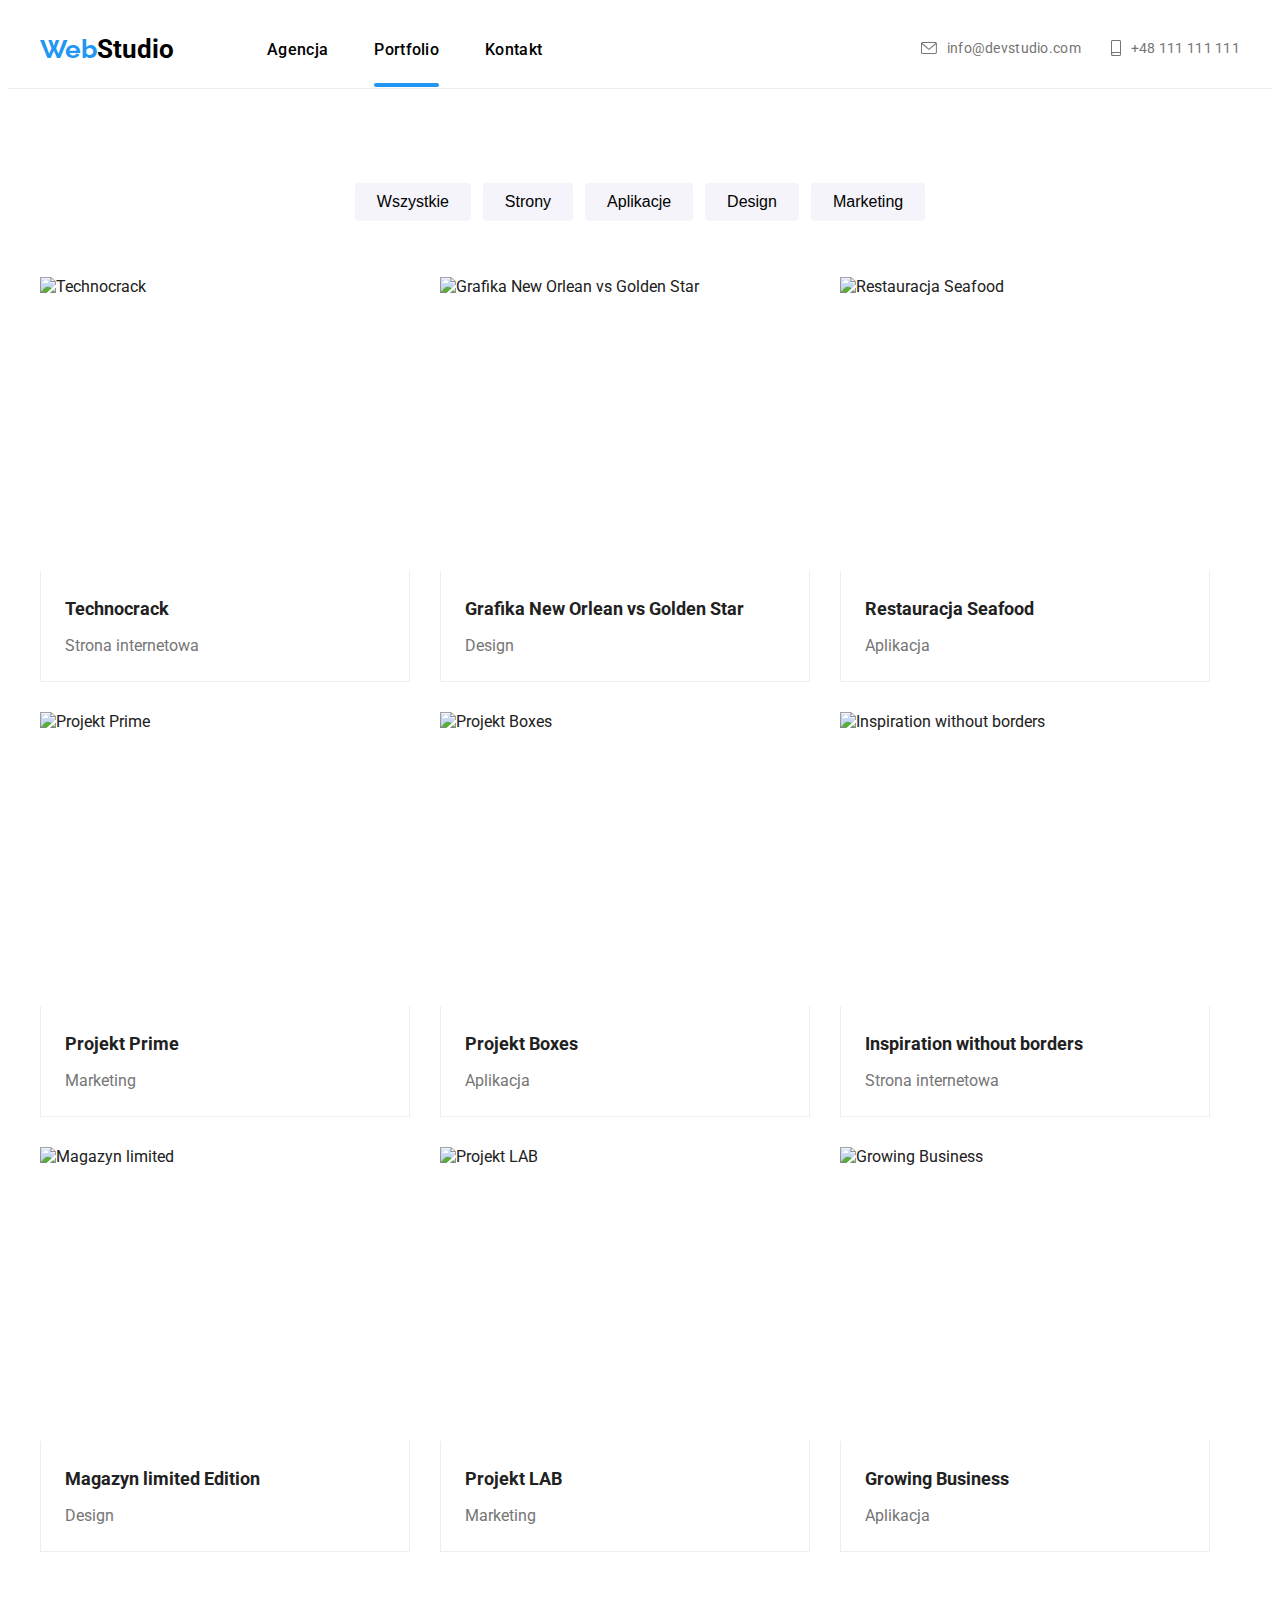
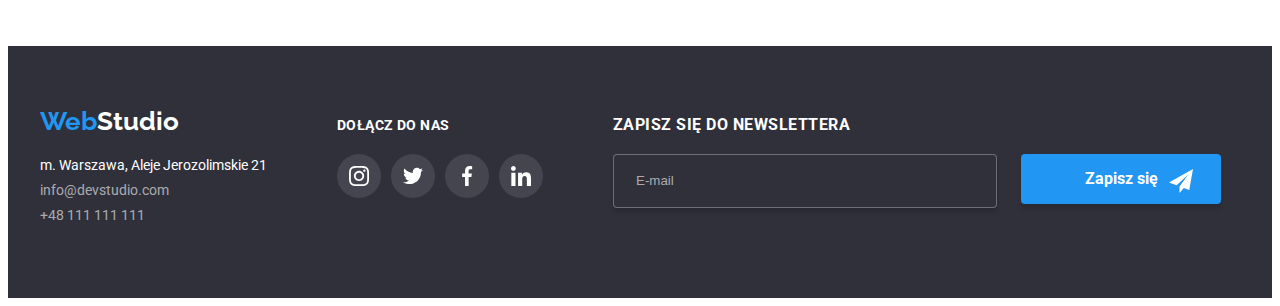
==== portfolio.html @ ae953216 "Update portfolio.html" ====
<!DOCTYPE html>
<html lang="pl">

<head>
    <meta charset="UTF-8" />
    <meta http-equiv="X-UA-Compatible" content="IE=edge" />
    <meta name="viewport" content="width=device-width, initial-scale=1.0" />
    <title>Studio</title>
    <link rel="stylesheet" href="css/normalize-css.css" />
    <link rel="stylesheet" href="css/main.min.css" />
    <link rel="preconnect" href="https://fonts.googleapis.com" />
    <link rel="preconnect" href="https://fonts.gstatic.com" crossorigin />
    <link
        href="https://fonts.googleapis.com/css2?family=Raleway:wght@700&family=Roboto:wght@400;500;700;900&display=swap"
        rel="stylesheet" />
</head>

<body>
    <header>
        <section class="navigation">
            <div class="container">
                <div class="navbar">
                    <div class="left-group">
                        <a class="left-group__logo" href="index.html">
                            <h2 class="left-group__name"><span class="name-accent">Web</span>Studio</h2>
                        </a>
                        <nav>
                            <ul class="left-group__menu">
                                <li><a class="left-group__link" href="index.html">Agencja</a></li>

                                <li class="active"><a class="left-group__link" href="portfolio.html">Portfolio</a></li>

                                <li><a class="left-group__link" href="#">Kontakt</a></li>
                            </ul>
                        </nav>
                    </div>

                    <ul class="contact">
                        <li>
                            <a href="mailto:info@devstudio.com" class="contact__link"><svg class="icon contact__icon"
                                    width="16" height="12" viewbox="0 0 16 12">
                                    <use xlink:href="images/icons.svg#icon-envelope"></use>
                                </svg>
                                info@devstudio.com
                            </a>
                        </li>

                        <li>
                            <a href="tel:+48111111111" class="contact__link">
                                <svg class="icon contact__icon" width="10" height="16" viewbox="0 0 10 16">
                                    <use xlink:href="images/icons.svg#icon-smartphone"></use>
                                </svg>
                                +48 111 111 111
                            </a>
                        </li>
                    </ul>
                </div>
            </div>
        </section>
    </header>

    <main>
        <div class="container section">
            <section class="filters">
                <ul>
                    <li><button class="filters__button" type="button">Wszystkie</button></li>
                    <li><button class="filters__button" type="button">Strony</button></li>
                    <li><button class="filters__button" type="button">Aplikacje</button></li>
                    <li><button class="filters__button" type="button">Design</button></li>
                    <li><button class="filters__button" type="button">Marketing</button></li>
                </ul>
            </section>
            <section>
                <div class="product">
                    <ul class="product__gallery">
                        <li class="product__item">
                            <figure class="product__card">
                                <img class="product__image" src="images/technocrack.jpg" alt="Technocrack" />
                                <div class="product__overlay">
                                    <p>Technocrack jest popularną platformą wykorzystywaną do rozpowszechniania
                                        koronawirusa. Firmy wykorzystują tę platformę do celów szpiegowskich i ataków na
                                        niezabezpieczone serwery konkurencji</p>
                                </div>
                                <figcaption class="product__details">
                                    <p class="product__title">Technocrack</p>
                                    <p class="product__description">Strona internetowa</p>
                                </figcaption>
                            </figure>
                        </li>
                        <li class="product__item">
                            <figure class="product__card">
                                <img class="product__image" src="images/grafikaneworlean.jpg"
                                    alt="Grafika New Orlean vs Golden Star" />
                                <div class="product__overlay">
                                    <p>Technocrack jest popularną platformą wykorzystywaną do rozpowszechniania
                                        koronawirusa. Firmy wykorzystują tę platformę do celów szpiegowskich i ataków na
                                        niezabezpieczone serwery konkurencji</p>
                                </div>
                                <figcaption class="product__details">
                                    <p class="product__title">Grafika New Orlean vs Golden Star</p>
                                    <p class="product__description">Design</p>
                                </figcaption>
                            </figure>
                        </li>
                        <li class="product__item">
                            <figure class="product__card">
                                <img class="product__image" src="images/restauracjaseafood.jpg"
                                    alt="Restauracja Seafood" />
                                <div class="product__overlay">
                                    <p>Technocrack jest popularną platformą wykorzystywaną do rozpowszechniania
                                        koronawirusa. Firmy wykorzystują tę platformę do celów szpiegowskich i ataków na
                                        niezabezpieczone serwery konkurencji</p>
                                </div>
                                <figcaption class="product__details">
                                    <p class="product__title">Restauracja Seafood</p>
                                    <p class="product__description">Aplikacja</p>
                                </figcaption>
                            </figure>
                        </li>
                        <li class="product__item">
                            <figure class="product__card">
                                <img class="product__image" src="images/projektprime.jpg" alt="Projekt Prime" />
                                <div class="product__overlay">
                                    <p>Technocrack jest popularną platformą wykorzystywaną do rozpowszechniania
                                        koronawirusa. Firmy wykorzystują tę platformę do celów szpiegowskich i ataków na
                                        niezabezpieczone serwery konkurencji</p>
                                </div>
                                <figcaption class="product__details">
                                    <p class="product__title">Projekt Prime</p>
                                    <p class="product__description">Marketing</p>
                                </figcaption>
                            </figure>
                        </li>
                        <li class="product__item">
                            <figure class="product__card">
                                <img class="product__image" src="images/projektboxes.jpg" alt="Projekt Boxes" />
                                <div class="product__overlay">
                                    <p>Technocrack jest popularną platformą wykorzystywaną do rozpowszechniania
                                        koronawirusa. Firmy wykorzystują tę platformę do celów szpiegowskich i ataków na
                                        niezabezpieczone serwery konkurencji</p>
                                </div>
                                <figcaption class="product__details">
                                    <p class="product__title">Projekt Boxes</p>
                                    <p class="product__description">Aplikacja</p>
                                </figcaption>
                            </figure>
                        </li>
                        <li class="product__item">
                            <figure class="product__card">
                                <img class="product__image" src="images/inspiration.jpg"
                                    alt="Inspiration without borders" />
                                <div class="product__overlay">
                                    <p>Technocrack jest popularną platformą wykorzystywaną do rozpowszechniania
                                        koronawirusa. Firmy wykorzystują tę platformę do celów szpiegowskich i ataków na
                                        niezabezpieczone serwery konkurencji</p>
                                </div>
                                <figcaption class="product__details">
                                    <p class="product__title">Inspiration without borders</p>
                                    <p class="product__description">Strona internetowa</p>
                                </figcaption>
                            </figure>
                        </li>
                        <li class="product__item">
                            <figure class="product__card">
                                <img class="product__image" src="images/magazinelimited.jpg" alt="Magazyn limited" />
                                <div class="product__overlay">
                                    <p>Technocrack jest popularną platformą wykorzystywaną do rozpowszechniania
                                        koronawirusa. Firmy wykorzystują tę platformę do celów szpiegowskich i ataków na
                                        niezabezpieczone serwery konkurencji</p>
                                </div>
                                <figcaption class="product__details">
                                    <p class="product__title">Magazyn limited Edition</p>
                                    <p class="product__description">Design</p>
                                </figcaption>
                            </figure>
                        </li>
                        <li class="product__item">
                            <figure class="product__card">
                                <img class="product__image" src="images/projektlab.jpg" alt="Projekt LAB" />
                                <div class="product__overlay">
                                    <p>Technocrack jest popularną platformą wykorzystywaną do rozpowszechniania
                                        koronawirusa. Firmy wykorzystują tę platformę do celów szpiegowskich i ataków na
                                        niezabezpieczone serwery konkurencji</p>
                                </div>
                                <figcaption class="product__details">
                                    <p class="product__title">Projekt LAB</p>
                                    <p class="product__description">Marketing</p>
                                </figcaption>
                            </figure>
                        </li>
                        <li class="product__item">
                            <figure class="product__card">
                                <img class="product__image" src="images/growingbusiness.jpg" alt="Growing Business" />
                                <div class="product__overlay">
                                    <p>Technocrack jest popularną platformą wykorzystywaną do rozpowszechniania
                                        koronawirusa. Firmy wykorzystują tę platformę do celów szpiegowskich i ataków na
                                        niezabezpieczone serwery konkurencji</p>
                                </div>
                                <figcaption class="product__details">
                                    <p class="product__title">Growing Business</p>
                                    <p class="product__description">Aplikacja</p>
                                </figcaption>
                            </figure>
                        </li>
                    </ul>
                </div>
            </section>
        </div>
    </main>

    <footer class="footer">
        <div class="container">
            <div class="footer__left">
                <div class="footer__content">
                    <a class="footer__logo" href="index.html">
                        <h2 class="footer__header"><span class="name-accent">Web</span>Studio</h2>
                    </a>

                    <address class="footer__address">
                        m. Warszawa, Aleje Jerozolimskie 21
                        <div class="footer__links">
                            <a href="mailto:info@devstudio.com">info@devstudio.com</a>

                            <a href="tel:+48111111111">+48 111 111 111</a>
                        </div>
                    </address>
                </div>

                <div class="social">
                    <h4 class="social__title">Dołącz do nas</h4>
                    <ul class="social__links">
                        <li>
                            <a class="social__link" href="#">
                                <svg class="social__icon">
                                    <use xlink:href="images/icons.svg#icon-instagram-2"></use>
                                </svg>
                            </a>
                        </li>
                        <li>
                            <a class="social__link" href="#">
                                <svg class="social__icon">
                                    <use xlink:href="images/icons.svg#icon-twitter-1"></use>
                                </svg>
                            </a>
                        </li>
                        <li>
                            <a class="social__link" href="#">
                                <svg class="social__icon">
                                    <use xlink:href="images/icons.svg#icon-facebook-1"></use>
                                </svg>
                            </a>
                        </li>
                        <li>
                            <a class="social__link" href="#">
                                <svg class="social__icon">
                                    <use xlink:href="images/icons.svg#icon-linkedin-1"></use>
                                </svg>
                            </a>
                        </li>
                    </ul>
                </div>
                <div class="newsletter">
                    <p class="newsletter__header">Zapisz się do newslettera</p>
                    <form class="newsletter__form" name="newsletter" autocomplete="on">
                        <input class="newsletter__email" type="email" name="newsletter-email" placeholder="E-mail"
                            required />
                        <input class="newsletter__button" type="submit" name="newsletter-sumbit"
                            value="Zapisz się" /><svg class="newsletter__icon" width="24" height="24"
                            viewbox="0 0 24 24">
                            <use xlink:href="images/icons.svg#icon-send"></use>
                        </svg>
                    </form>
                </div>
            </div>
        </div>
    </footer>
</body>

</html>
---- css/main.min.css ----
.navigation{height:80px;border-bottom:1px solid #ececec}.navbar{display:flex;justify-content:space-between;align-items:center}.left-group{display:flex;flex-direction:row;justify-content:space-between;align-items:center}.left-group__logo{text-decoration:none}.left-group__name{color:#000;margin-right:93px;font-size:26px;margin-top:24px}.left-group__menu{display:flex;justify-content:space-between;flex-wrap:nowrap;flex-direction:row;width:254px}.left-group__menu li{display:inline-block;padding-top:32px;padding-bottom:28px}.left-group__menu li:not(:last-child){margin-right:46px}.left-group__menu .active{position:relative}.left-group__menu .active::after{position:absolute;content:"";display:block;width:100%;height:4px;bottom:0px;background:#2196f3;border-radius:2px}.left-group__link{text-decoration:none;color:#000;font-weight:500;letter-spacing:.02em;padding-bottom:28px;text-decoration:none}.left-group__link:hover,.left-group__link:focus{color:#2196f3;transition:cubic-bezier(0.4, 0, 0.2, 1) 250ms}.contact{display:flex;justify-content:space-between;flex-wrap:nowrap;flex-direction:row;align-items:center;padding-left:345px;gap:30px}.contact__link{display:flex;align-items:center;font-size:14px;letter-spacing:.02em;color:#757575;fill:#757575;text-decoration:none}.contact__link:hover,.contact__link:focus{color:#2196f3;fill:#2196f3;transition:cubic-bezier(0.4, 0, 0.2, 1) 250ms}.contact__icon{margin-right:10px}.name-accent{font-family:"Raleway",sans-serif;color:#2196f3;font-weight:700;font-size:26px}.slider{background:linear-gradient(rgba(47, 48, 58, 0.4), rgba(47, 48, 58, 0.4)),url(../images/slideroverlay.jpg) no-repeat center}.main-header{height:600px}.main-header__content{text-align:center;z-index:10}.main-header__text{font-family:"Roboto";width:696px;font-weight:900;font-size:44px;margin:auto;text-align:center;padding-top:200px;text-transform:uppercase;color:#fff;z-index:10}.main-header__button{width:200px;height:50px;background-color:#2196f3;font-family:"Roboto";cursor:pointer;font-weight:700;font-size:16px;color:#fff;text-align:center;box-shadow:0px 4px 4px rgba(0,0,0,.15);border-radius:4px;border:none;margin-top:30px;z-index:10}.features{display:flex;padding-top:94px;gap:30px}.features__background{height:120px;display:flex;justify-content:center;align-items:center;padding:25px 100px;background-color:#f5f4fa}.features__client{display:block}.features__title{font-weight:700;font-size:14px;line-height:1.14;margin-bottom:10px}.features__content{font-size:14px;line-height:1.71;color:#757575;letter-spacing:.03em}@media only screen and (max-width: 767px){.features{display:flex;flex-direction:column;padding-top:60px}.features__background{height:120px;display:flex;padding:25px 100px}.features__icon{display:flex;justify-content:center}.features__title{text-align:center}.features__content{text-align:center}}@media only screen and (min-width: 768px)and (max-width: 1199px){.features{display:flex;flex-wrap:wrap;gap:30px;padding-top:60px}.features__client{flex-basis:calc((100% - 30px)/2)}.features__background{height:120px;display:flex;justify-content:center;padding:25px 100}}.whatwedo__title{font-family:"Roboto";font-weight:700;font-size:36px;line-height:1.17;letter-spacing:.03em;text-align:center;margin-bottom:50px}.whatwedo__list{display:flex;justify-content:center;gap:30px}.whatwedo__item{position:relative;display:inline-block}.whatwedo__label{position:absolute;bottom:0;left:0;margin:0;width:100%;height:70px;background:rgba(47,48,58,.8);color:#fff}.whatwedo__description{margin:0;padding:0;display:flex;justify-content:center;align-items:center;height:100%}.whatwedo__image{width:370;height:294}@media only screen and (max-width: 1199px){.whatwedo{display:none}}.team{background:#f5f4fa}.team__cards{display:flex;gap:30px}.team__title{font-family:"Roboto";font-weight:700;font-size:36px;line-height:1.17;text-align:center;margin-bottom:50px}.card{border:1px solid #eee;width:270px;box-shadow:0px 1px 3px rgba(0,0,0,.12),0px 1px 1px rgba(0,0,0,.14),0px 2px 1px rgba(0,0,0,.2);border-radius:0px 0px 4px 4px;background-color:#fff;display:inline-block;margin:0;border:none}.card__details{margin-top:30px;margin-bottom:30px}.card__image{height:260px;max-width:100%}.card__title{font-weight:500;font-size:16px;color:#212121;text-align:center}.card__description{font-size:16px;color:#757575;text-align:center;margin-top:10px;padding-bottom:15px}.social__link-row{margin:0;padding:0 32px;width:100%;gap:10px;display:inline-flex;justify-content:center;align-items:center}.social__link{display:inline-flex;justify-content:center;align-items:center;fill:#afb1b8;width:44px;height:44px;border-radius:50%;transition:cubic-bezier(0.4, 0, 0.2, 1) 250ms}.social__link:hover,.social__link:focus{background:#2196f3;fill:#fff}.social__icon{width:20px;height:20px}@media only screen and (max-width: 767px){.team__cards{display:flex;flex-direction:column}.card{width:100%}.card__image{min-width:100%;height:100%}}@media only screen and (min-width: 768px)and (max-width: 1199px){.team__cards{display:flex;flex-wrap:wrap;gap:30px}.team__item{flex-basis:calc((100% - 30px)/2)}.card{width:100%}.card__image{min-width:100%;height:100%}}.footer{width:100%;height:252px;background-color:#2f303a}.footer__left{display:flex;flex-direction:row}.footer__header{color:#fff;margin:0;padding-bottom:20px;font-family:"Raleway";font-size:26px;line-height:1.192}.footer__logo{text-decoration:none}.footer__links a{display:block;font-size:14px;color:rgba(255,255,255,.6);margin-top:9px;text-decoration:none}.footer a:focus,.footer a:hover{color:#2196f3;transition:cubic-bezier(0.4, 0, 0.2, 1) 250ms}.footer__content{padding-top:60px}.footer__address{color:#fff;font-size:14px}.footer .social{margin-left:70px}.footer .social__title{color:#fff;text-transform:uppercase;margin:0;padding-top:72px;font-family:"Roboto";font-weight:700;font-size:14px;line-height:1.14;letter-spacing:.03em;text-transform:uppercase}.footer .social__links{display:inline-flex;list-style:none;margin:0;padding-top:20px;gap:10px;width:100%}.footer .social__link{display:inline-flex;justify-content:center;align-items:center;fill:#fff;width:44px;height:44px;background:rgba(255,255,255,.1);border-radius:50%}.footer .social__link:hover,.footer .social__link:focus{border-radius:50%;background:#2196f3;transition:cubic-bezier(0.4, 0, 0.2, 1) 250ms}.footer .social__icon{width:20px;height:20px}.clients__title{font-family:"Roboto";font-weight:700;font-size:36px;line-height:1.17;text-align:center;margin-bottom:50px}.clients__list{list-style:none;padding:0;margin:0;display:flex;gap:30px}.clients__link{min-width:170px;height:92px;display:inline-flex;justify-content:center;align-items:center;fill:#afb1b8;border-radius:4px;border:1px solid #afb1b8}.clients__link:hover,.clients__link:focus{fill:#2196f3;border:1px solid #2196f3;transition:cubic-bezier(0.4, 0, 0.2, 1) 250ms}.clients__icon{width:106px;height:60px}@media only screen and (max-width: 767px){.clients__list{display:flex;flex-wrap:wrap;justify-content:center;align-items:center;gap:30px}.clients__item{flex-basis:calc((100% - 30px)/2)}.clients__link{width:100%}}@media only screen and (min-width: 768px)and (max-width: 1199px){.clients__list{display:flex;flex-wrap:wrap;justify-content:center;align-items:center;gap:30px}.clients__item{flex-basis:calc((100% - 60px)/3)}.clients__link{width:100%}}.filters{display:flex;justify-content:center;margin-bottom:56px}.filters li{list-style-type:none;display:inline}.filters__button{height:38px;color:#000;font-weight:500;text-align:center;font-size:16px;cursor:pointer;background-color:#f5f4fa;border-radius:4px;border:none;text-align:center;margin:0 4px;padding:6px 22px 6px 22px}.filters__button:focus,.filters__button:hover{background-color:#2196f3;color:#fff;box-shadow:0px 3px 1px rgba(0,0,0,.1),0px 1px 2px rgba(0,0,0,.08),0px 2px 2px rgba(0,0,0,.12);transition:cubic-bezier(0.4, 0, 0.2, 1) 250ms}.product{display:flex}.product__gallery{display:flex;gap:30px;flex-wrap:wrap}.product__title{font-weight:700;font-size:18px;color:#212121;padding-top:20px;line-height:2}.product__description{font-size:16px;padding-top:4px;color:#757575;padding-bottom:20px;line-height:1.87}.product__details{position:relative;border-bottom:1px solid #eee;border-left:1px solid #eee;border-right:1px solid #eee;padding:0;overflow:hidden;padding-left:24px;background-color:#fff;transition:cubic-bezier(0.4, 0, 0.2, 1) 250ms}.product__image{width:370px;height:294px;display:block}.product__card{position:relative;width:100%;background:#fff;border:none;overflow:hidden;margin:0}.product__card:focus,.product__card:hover,.product__card:hover .product__overlay{box-shadow:0px 1px 1px rgba(0,0,0,.12),0px 4px 4px rgba(0,0,0,.06),1px 4px 6px rgba(0,0,0,.16);transform:translatex(0);transition:cubic-bezier(0.4, 0, 0.2, 1) 250ms}.product__overlay{position:absolute;top:0;left:0;width:100%;height:100%;background:rgba(33,150,243,.9);transform:translatey(100%);transition:transform 250ms ease}.product__overlay>p{color:#fff;font-size:18px;line-height:1.56;letter-spacing:.03em;padding-top:49px;padding-left:24px}@media only screen and (max-width: 767px){.product__gallery{display:flex;width:100%;height:auto;gap:30px}.product__item{width:100%}.product__image{min-width:100%;height:auto}.product__card{width:100%;height:100%}}@media only screen and (min-width: 768px)and (max-width: 1199px){.product__gallery{display:flex;flex-wrap:wrap;gap:30px}.product__image{width:100%;height:100%}.product__item{flex-basis:calc((100% - 30px)/2)}.product__card{width:100%}}.modal__container{position:fixed;height:100%;width:100%;top:0;left:0;z-index:10}.modal__container.in .modal__background{background:rgba(0,0,0,0);animation:fadeIn .5s cubic-bezier(0.165, 0.84, 0.44, 1) forwards}.modal__container.in .modal__background .modal{animation:slideIn .5s cubic-bezier(0.165, 0.84, 0.44, 1) forwards}.modal__container.out{animation:quickScaleDown 0s .5s linear forwards}.modal__container.out .modal__background{animation:fadeOut .5s cubic-bezier(0.165, 0.84, 0.44, 1) forwards}.modal__container.out .modal__background .modal{animation:slideOut .5s cubic-bezier(0.165, 0.84, 0.44, 1) forwards}.is-hidden{display:none}.modal__background{position:fixed;left:0;top:0;display:flex;justify-content:center;align-items:center;width:100%;height:100%;z-index:12;background:rgba(0,0,0,.3)}.modal__background .modal{position:absolute;top:221px;width:528px;min-height:581px;box-shadow:0px 1px 3px rgba(0,0,0,.12),0px 1px 1px rgba(0,0,0,.14),0px 2px 1px rgba(0,0,0,.2);background-color:#fff;border-radius:4px}.modal__background .modal button[type=button]{position:absolute;top:8px;right:8px;width:30px;height:30px;background-color:#fff;border:1px solid rgba(0,0,0,.1);border-radius:50px;cursor:pointer}@keyframes fadeIn{0%{background:rgba(0,0,0,0)}100%{background:rgba(0,0,0,.7)}}@keyframes fadeOut{0%{background:rgba(0,0,0,.7)}100%{background:rgba(0,0,0,0)}}@keyframes quickScaleDown{0%{transform:scale(0)}99.9%{transform:scale(1)}100%{transform:scale(0)}}@keyframes slideIn{0%{transform:translateX(-1500px) scaleX(1) rotate(360deg)}70%{transform:translateX(30px) scaleX(0.9)}100%{transform:translateX(0px) scaleX(1) rotate(0deg)}}@keyframes slideOut{0%{transform:translateX(0px) scaleX(1) rotate(0deg)}30%{transform:translateX(-30px) scaleX(1.1)}100%{transform:translateX(1500px) scaleX(1) rotate(360deg)}}.order{padding-left:40px;padding-right:40px}.order__icon{width:18px;height:18px}.order__label{position:relative}.order__label:hover,.order__label:active,.order__label:focus,.order__label:focus-within{border-color:#2196f3;fill:#2196f3}.order__label>.label__title{font-size:12px;line-height:1.16;letter-spacing:.01em;color:#757575}.order__label>.input__icon{width:18px;height:18px;display:block;position:absolute;top:34px;left:10px}.order__container{display:flex;flex-direction:column;padding-bottom:40px}.order__input{width:448px;height:40px;text-indent:42px;border:1px solid rgba(33,33,33,.2);border-radius:4px;margin-top:4px;margin-bottom:10px;outline:none}.order__input:hover,.order__input:active,.order__input:focus{border-color:#2196f3;fill:#2196f3}.order__title{font-family:"Roboto";font-weight:700;font-size:20px;line-height:1.15;text-align:center;letter-spacing:.03em;color:#212121;margin-bottom:12px;margin-top:40px}.order__button{width:200px;height:50px;background-color:#2196f3;font-family:"Roboto";cursor:pointer;font-weight:700;font-size:16px;color:#fff;text-align:center;box-shadow:0px 4px 4px rgba(0,0,0,.15);border-radius:4px;border:none;margin-left:124px;margin-top:30px}.order .checkbox{position:relative;margin:auto}.order .checkbox__input{position:absolute;top:3px;left:-25px;width:16px;height:16px;opacity:1;cursor:pointer;z-index:1}#order__comment{width:448px;height:120px;text-indent:0px;resize:none;margin-bottom:20px}.order__checkbox input:checked~.icon-check{display:block}.check-icon{display:none;position:absolute;z-index:10;height:16px;width:16px;z-index:5;top:3px;left:-25px}#order__policies{font-size:14px;line-height:1.71;margin-top:20px}.newsletter{padding-left:70px;padding-top:70px}.newsletter__form{position:relative;display:inline-flex;gap:24px}.newsletter__email{width:358px;height:50px;padding-left:22px;background-color:#2f303a;color:#fff;border:1px solid rgba(255,255,255,.3);box-shadow:0px 4px 4px rgba(0,0,0,.15);border-radius:4px;transition:transform 250ms ease-in,box-shadow 250ms ease-in}.newsletter__email::placeholder{color:rgba(255,255,255,.6)}.newsletter__email:focus{outline:none;border:2px solid;border-color:#2196f3}.newsletter__header{font-weight:700;line-height:1.14;letter-spacing:.03em;text-transform:uppercase;color:#fff;padding-bottom:20px}.newsletter__button{display:flex;width:200px;height:50px;background-color:#2196f3;font-family:"Roboto";cursor:pointer;justify-content:space-around;align-items:center;font-weight:700;font-size:16px;color:#fff;box-shadow:0px 4px 4px rgba(0,0,0,.15);border-radius:4px;border:none;padding:0}.newsletter__icon{position:absolute;width:24px;height:24px;right:0;top:15px;margin-right:28px}body{font-family:"Roboto","Raleway",sans-serif;color:#212121;background-color:#fff;box-sizing:border-box}ul,p{list-style:none;padding:0;margin:0}.section{padding-bottom:94px;padding-top:94px}.container{max-width:1200px;margin:auto;padding-left:15px;padding-right:15px}address{font-style:normal}/*# sourceMappingURL=main.min.css.map */
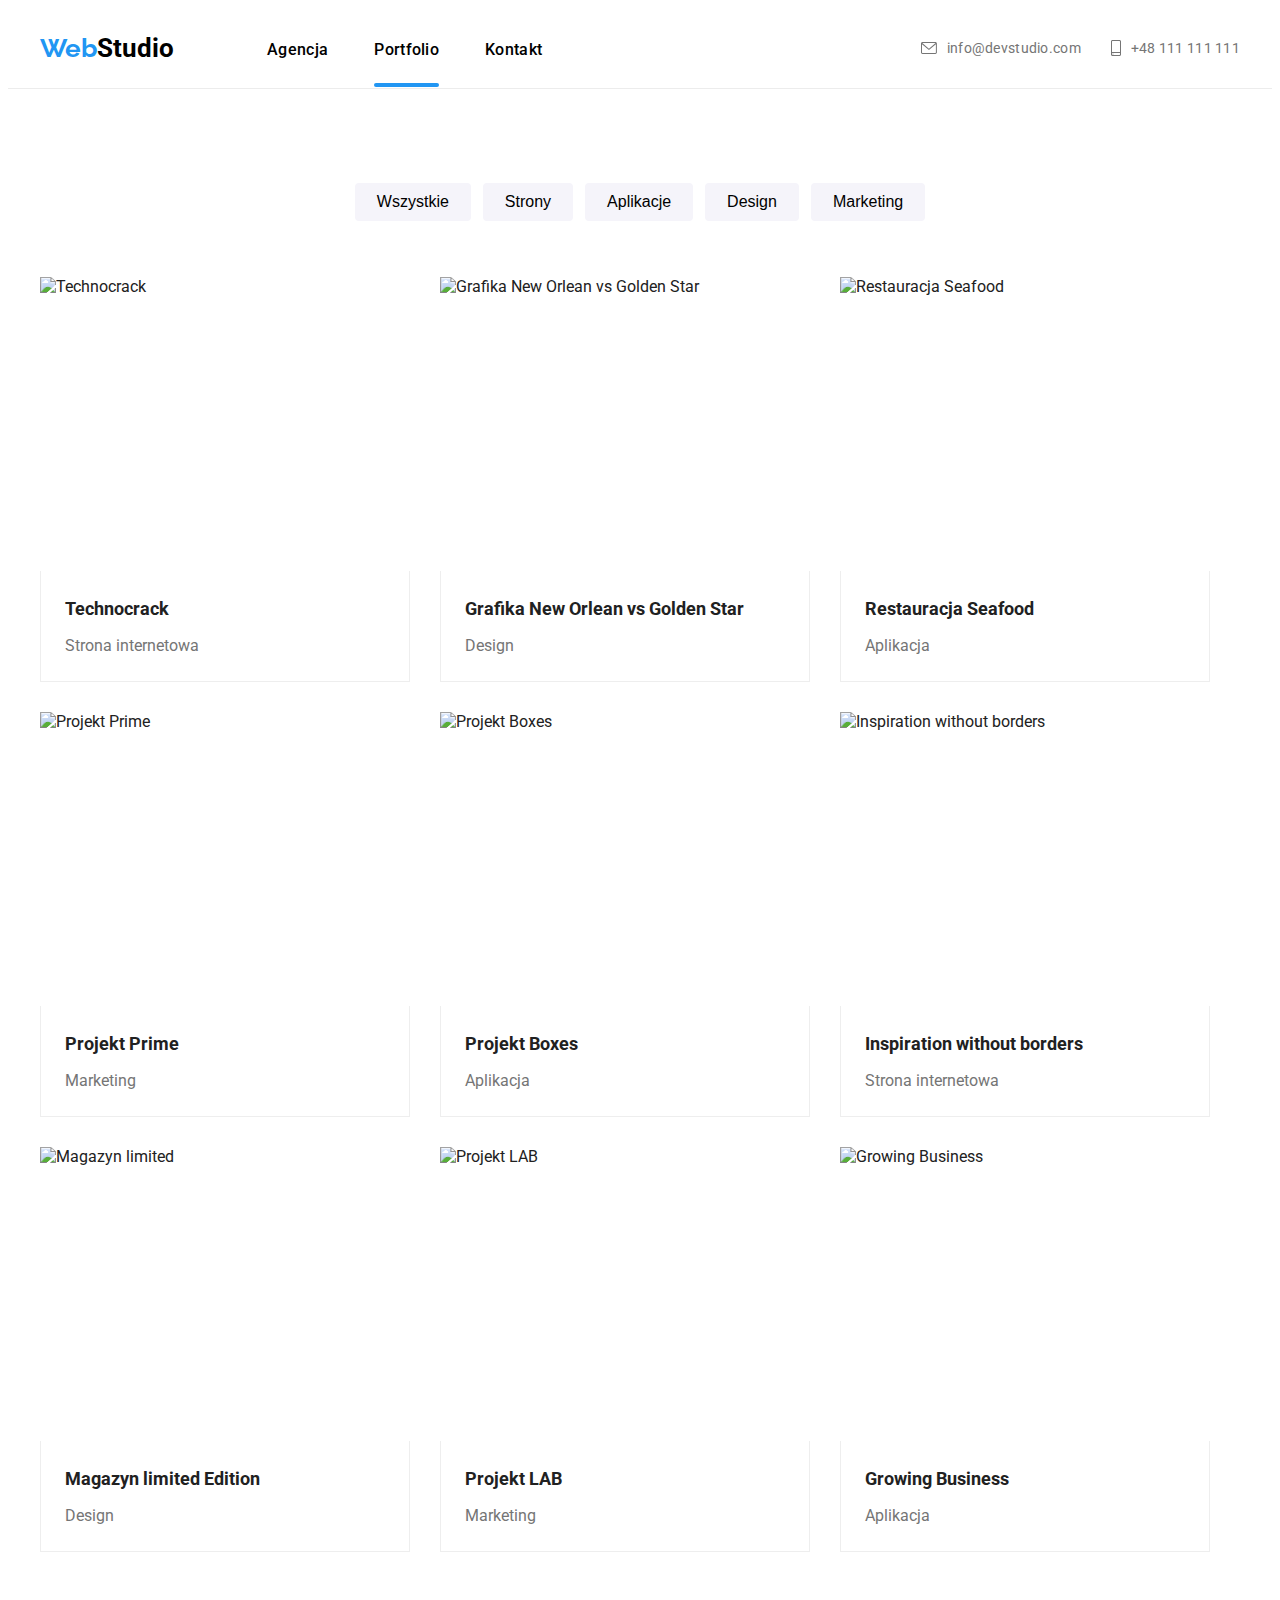
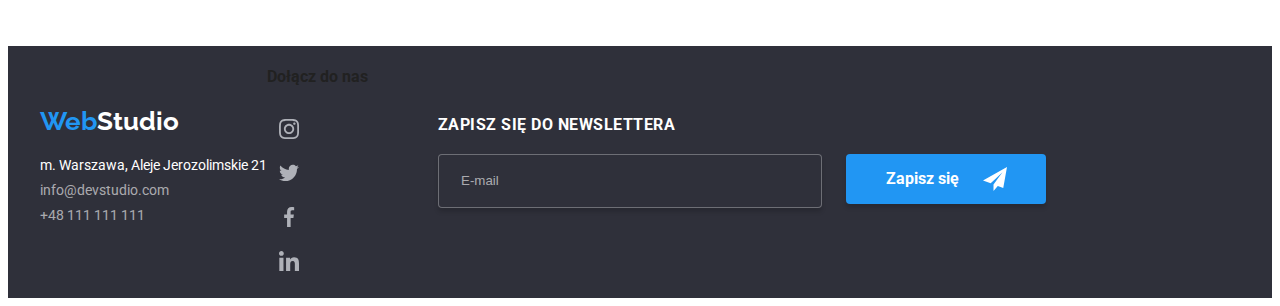
==== commit 92bc8d91: "media - mobile-menu" ====
--- a/portfolio.html
+++ b/portfolio.html
@@ -210,66 +210,69 @@
 
     <footer class="footer">
         <div class="container">
-            <div class="footer__left">
-                <div class="footer__content">
-                    <a class="footer__logo" href="index.html">
-                        <h2 class="footer__header"><span class="name-accent">Web</span>Studio</h2>
-                    </a>
-
-                    <address class="footer__address">
-                        m. Warszawa, Aleje Jerozolimskie 21
-                        <div class="footer__links">
-                            <a href="mailto:info@devstudio.com">info@devstudio.com</a>
-
-                            <a href="tel:+48111111111">+48 111 111 111</a>
-                        </div>
-                    </address>
-                </div>
-
-                <div class="social">
-                    <h4 class="social__title">Dołącz do nas</h4>
-                    <ul class="social__links">
-                        <li>
-                            <a class="social__link" href="#">
-                                <svg class="social__icon">
-                                    <use xlink:href="images/icons.svg#icon-instagram-2"></use>
-                                </svg>
-                            </a>
-                        </li>
-                        <li>
-                            <a class="social__link" href="#">
-                                <svg class="social__icon">
-                                    <use xlink:href="images/icons.svg#icon-twitter-1"></use>
-                                </svg>
-                            </a>
-                        </li>
-                        <li>
-                            <a class="social__link" href="#">
-                                <svg class="social__icon">
-                                    <use xlink:href="images/icons.svg#icon-facebook-1"></use>
-                                </svg>
-                            </a>
-                        </li>
-                        <li>
-                            <a class="social__link" href="#">
-                                <svg class="social__icon">
-                                    <use xlink:href="images/icons.svg#icon-linkedin-1"></use>
-                                </svg>
-                            </a>
-                        </li>
-                    </ul>
-                </div>
-                <div class="newsletter">
-                    <p class="newsletter__header">Zapisz się do newslettera</p>
-                    <form class="newsletter__form" name="newsletter" autocomplete="on">
-                        <input class="newsletter__email" type="email" name="newsletter-email" placeholder="E-mail"
-                            required />
-                        <input class="newsletter__button" type="submit" name="newsletter-sumbit"
-                            value="Zapisz się" /><svg class="newsletter__icon" width="24" height="24"
-                            viewbox="0 0 24 24">
-                            <use xlink:href="images/icons.svg#icon-send"></use>
-                        </svg>
-                    </form>
+            <div class="footer__row">
+                <div class="footer__left">
+                    <div class="footer__content">
+                        <a class="footer__logo" href="index.html">
+                            <h2 class="footer__header"><span class="name-accent">Web</span>Studio</h2>
+                        </a>
+
+                        <address class="footer__address">
+                            m. Warszawa, Aleje Jerozolimskie 21
+                            <div class="footer__links">
+                                <a href="mailto:info@devstudio.com">info@devstudio.com</a>
+
+                                <a href="tel:+48111111111">+48 111 111 111</a>
+                            </div>
+                        </address>
+                    </div>
+
+                    <div class="social">
+                        <h4 class="social__title">Dołącz do nas</h4>
+                        <ul class="social__links">
+                            <li>
+                                <a class="social__link" href="#">
+                                    <svg class="social__icon">
+                                        <use xlink:href="images/icons.svg#icon-instagram-2"></use>
+                                    </svg>
+                                </a>
+                            </li>
+                            <li>
+                                <a class="social__link" href="#">
+                                    <svg class="social__icon">
+                                        <use xlink:href="images/icons.svg#icon-twitter-1"></use>
+                                    </svg>
+                                </a>
+                            </li>
+                            <li>
+                                <a class="social__link" href="#">
+                                    <svg class="social__icon">
+                                        <use xlink:href="images/icons.svg#icon-facebook-1"></use>
+                                    </svg>
+                                </a>
+                            </li>
+                            <li>
+                                <a class="social__link" href="#">
+                                    <svg class="social__icon">
+                                        <use xlink:href="images/icons.svg#icon-linkedin-1"></use>
+                                    </svg>
+                                </a>
+                            </li>
+                        </ul>
+                    </div>
+                </div>
+                <div class="footer__right">
+                    <div class="newsletter">
+                        <p class="newsletter__header">Zapisz się do newslettera</p>
+                        <form class="newsletter__form" name="newsletter" autocomplete="on">
+                            <input class="newsletter__email" type="email" name="newsletter-email" placeholder="E-mail"
+                                required />
+                            <button class="newsletter__button" type="submit">Zapisz się<svg class="newsletter__icon"
+                                    viewbox="0 0 24 24">
+                                    <use xlink:href="images/icons.svg#icon-send"></use>
+                                </svg></button>
+                        </form>
+                    </div>
                 </div>
             </div>
         </div>
--- a/css/main.min.css
+++ b/css/main.min.css
@@ -1 +1 @@
-.navigation{height:80px;border-bottom:1px solid #ececec}.navbar{display:flex;justify-content:space-between;align-items:center}.left-group{display:flex;flex-direction:row;justify-content:space-between;align-items:center}.left-group__logo{text-decoration:none}.left-group__name{color:#000;margin-right:93px;font-size:26px;margin-top:24px}.left-group__menu{display:flex;justify-content:space-between;flex-wrap:nowrap;flex-direction:row;width:254px}.left-group__menu li{display:inline-block;padding-top:32px;padding-bottom:28px}.left-group__menu li:not(:last-child){margin-right:46px}.left-group__menu .active{position:relative}.left-group__menu .active::after{position:absolute;content:"";display:block;width:100%;height:4px;bottom:0px;background:#2196f3;border-radius:2px}.left-group__link{text-decoration:none;color:#000;font-weight:500;letter-spacing:.02em;padding-bottom:28px;text-decoration:none}.left-group__link:hover,.left-group__link:focus{color:#2196f3;transition:cubic-bezier(0.4, 0, 0.2, 1) 250ms}.contact{display:flex;justify-content:space-between;flex-wrap:nowrap;flex-direction:row;align-items:center;padding-left:345px;gap:30px}.contact__link{display:flex;align-items:center;font-size:14px;letter-spacing:.02em;color:#757575;fill:#757575;text-decoration:none}.contact__link:hover,.contact__link:focus{color:#2196f3;fill:#2196f3;transition:cubic-bezier(0.4, 0, 0.2, 1) 250ms}.contact__icon{margin-right:10px}.name-accent{font-family:"Raleway",sans-serif;color:#2196f3;font-weight:700;font-size:26px}.slider{background:linear-gradient(rgba(47, 48, 58, 0.4), rgba(47, 48, 58, 0.4)),url(../images/slideroverlay.jpg) no-repeat center}.main-header{height:600px}.main-header__content{text-align:center;z-index:10}.main-header__text{font-family:"Roboto";width:696px;font-weight:900;font-size:44px;margin:auto;text-align:center;padding-top:200px;text-transform:uppercase;color:#fff;z-index:10}.main-header__button{width:200px;height:50px;background-color:#2196f3;font-family:"Roboto";cursor:pointer;font-weight:700;font-size:16px;color:#fff;text-align:center;box-shadow:0px 4px 4px rgba(0,0,0,.15);border-radius:4px;border:none;margin-top:30px;z-index:10}.features{display:flex;padding-top:94px;gap:30px}.features__background{height:120px;display:flex;justify-content:center;align-items:center;padding:25px 100px;background-color:#f5f4fa}.features__client{display:block}.features__title{font-weight:700;font-size:14px;line-height:1.14;margin-bottom:10px}.features__content{font-size:14px;line-height:1.71;color:#757575;letter-spacing:.03em}@media only screen and (max-width: 767px){.features{display:flex;flex-direction:column;padding-top:60px}.features__background{height:120px;display:flex;padding:25px 100px}.features__icon{display:flex;justify-content:center}.features__title{text-align:center}.features__content{text-align:center}}@media only screen and (min-width: 768px)and (max-width: 1199px){.features{display:flex;flex-wrap:wrap;gap:30px;padding-top:60px}.features__client{flex-basis:calc((100% - 30px)/2)}.features__background{height:120px;display:flex;justify-content:center;padding:25px 100}}.whatwedo__title{font-family:"Roboto";font-weight:700;font-size:36px;line-height:1.17;letter-spacing:.03em;text-align:center;margin-bottom:50px}.whatwedo__list{display:flex;justify-content:center;gap:30px}.whatwedo__item{position:relative;display:inline-block}.whatwedo__label{position:absolute;bottom:0;left:0;margin:0;width:100%;height:70px;background:rgba(47,48,58,.8);color:#fff}.whatwedo__description{margin:0;padding:0;display:flex;justify-content:center;align-items:center;height:100%}.whatwedo__image{width:370;height:294}@media only screen and (max-width: 1199px){.whatwedo{display:none}}.team{background:#f5f4fa}.team__cards{display:flex;gap:30px}.team__title{font-family:"Roboto";font-weight:700;font-size:36px;line-height:1.17;text-align:center;margin-bottom:50px}.card{border:1px solid #eee;width:270px;box-shadow:0px 1px 3px rgba(0,0,0,.12),0px 1px 1px rgba(0,0,0,.14),0px 2px 1px rgba(0,0,0,.2);border-radius:0px 0px 4px 4px;background-color:#fff;display:inline-block;margin:0;border:none}.card__details{margin-top:30px;margin-bottom:30px}.card__image{height:260px;max-width:100%}.card__title{font-weight:500;font-size:16px;color:#212121;text-align:center}.card__description{font-size:16px;color:#757575;text-align:center;margin-top:10px;padding-bottom:15px}.social__link-row{margin:0;padding:0 32px;width:100%;gap:10px;display:inline-flex;justify-content:center;align-items:center}.social__link{display:inline-flex;justify-content:center;align-items:center;fill:#afb1b8;width:44px;height:44px;border-radius:50%;transition:cubic-bezier(0.4, 0, 0.2, 1) 250ms}.social__link:hover,.social__link:focus{background:#2196f3;fill:#fff}.social__icon{width:20px;height:20px}@media only screen and (max-width: 767px){.team__cards{display:flex;flex-direction:column}.card{width:100%}.card__image{min-width:100%;height:100%}}@media only screen and (min-width: 768px)and (max-width: 1199px){.team__cards{display:flex;flex-wrap:wrap;gap:30px}.team__item{flex-basis:calc((100% - 30px)/2)}.card{width:100%}.card__image{min-width:100%;height:100%}}.footer{width:100%;height:252px;background-color:#2f303a}.footer__left{display:flex;flex-direction:row}.footer__header{color:#fff;margin:0;padding-bottom:20px;font-family:"Raleway";font-size:26px;line-height:1.192}.footer__logo{text-decoration:none}.footer__links a{display:block;font-size:14px;color:rgba(255,255,255,.6);margin-top:9px;text-decoration:none}.footer a:focus,.footer a:hover{color:#2196f3;transition:cubic-bezier(0.4, 0, 0.2, 1) 250ms}.footer__content{padding-top:60px}.footer__address{color:#fff;font-size:14px}.footer .social{margin-left:70px}.footer .social__title{color:#fff;text-transform:uppercase;margin:0;padding-top:72px;font-family:"Roboto";font-weight:700;font-size:14px;line-height:1.14;letter-spacing:.03em;text-transform:uppercase}.footer .social__links{display:inline-flex;list-style:none;margin:0;padding-top:20px;gap:10px;width:100%}.footer .social__link{display:inline-flex;justify-content:center;align-items:center;fill:#fff;width:44px;height:44px;background:rgba(255,255,255,.1);border-radius:50%}.footer .social__link:hover,.footer .social__link:focus{border-radius:50%;background:#2196f3;transition:cubic-bezier(0.4, 0, 0.2, 1) 250ms}.footer .social__icon{width:20px;height:20px}.clients__title{font-family:"Roboto";font-weight:700;font-size:36px;line-height:1.17;text-align:center;margin-bottom:50px}.clients__list{list-style:none;padding:0;margin:0;display:flex;gap:30px}.clients__link{min-width:170px;height:92px;display:inline-flex;justify-content:center;align-items:center;fill:#afb1b8;border-radius:4px;border:1px solid #afb1b8}.clients__link:hover,.clients__link:focus{fill:#2196f3;border:1px solid #2196f3;transition:cubic-bezier(0.4, 0, 0.2, 1) 250ms}.clients__icon{width:106px;height:60px}@media only screen and (max-width: 767px){.clients__list{display:flex;flex-wrap:wrap;justify-content:center;align-items:center;gap:30px}.clients__item{flex-basis:calc((100% - 30px)/2)}.clients__link{width:100%}}@media only screen and (min-width: 768px)and (max-width: 1199px){.clients__list{display:flex;flex-wrap:wrap;justify-content:center;align-items:center;gap:30px}.clients__item{flex-basis:calc((100% - 60px)/3)}.clients__link{width:100%}}.filters{display:flex;justify-content:center;margin-bottom:56px}.filters li{list-style-type:none;display:inline}.filters__button{height:38px;color:#000;font-weight:500;text-align:center;font-size:16px;cursor:pointer;background-color:#f5f4fa;border-radius:4px;border:none;text-align:center;margin:0 4px;padding:6px 22px 6px 22px}.filters__button:focus,.filters__button:hover{background-color:#2196f3;color:#fff;box-shadow:0px 3px 1px rgba(0,0,0,.1),0px 1px 2px rgba(0,0,0,.08),0px 2px 2px rgba(0,0,0,.12);transition:cubic-bezier(0.4, 0, 0.2, 1) 250ms}.product{display:flex}.product__gallery{display:flex;gap:30px;flex-wrap:wrap}.product__title{font-weight:700;font-size:18px;color:#212121;padding-top:20px;line-height:2}.product__description{font-size:16px;padding-top:4px;color:#757575;padding-bottom:20px;line-height:1.87}.product__details{position:relative;border-bottom:1px solid #eee;border-left:1px solid #eee;border-right:1px solid #eee;padding:0;overflow:hidden;padding-left:24px;background-color:#fff;transition:cubic-bezier(0.4, 0, 0.2, 1) 250ms}.product__image{width:370px;height:294px;display:block}.product__card{position:relative;width:100%;background:#fff;border:none;overflow:hidden;margin:0}.product__card:focus,.product__card:hover,.product__card:hover .product__overlay{box-shadow:0px 1px 1px rgba(0,0,0,.12),0px 4px 4px rgba(0,0,0,.06),1px 4px 6px rgba(0,0,0,.16);transform:translatex(0);transition:cubic-bezier(0.4, 0, 0.2, 1) 250ms}.product__overlay{position:absolute;top:0;left:0;width:100%;height:100%;background:rgba(33,150,243,.9);transform:translatey(100%);transition:transform 250ms ease}.product__overlay>p{color:#fff;font-size:18px;line-height:1.56;letter-spacing:.03em;padding-top:49px;padding-left:24px}@media only screen and (max-width: 767px){.product__gallery{display:flex;width:100%;height:auto;gap:30px}.product__item{width:100%}.product__image{min-width:100%;height:auto}.product__card{width:100%;height:100%}}@media only screen and (min-width: 768px)and (max-width: 1199px){.product__gallery{display:flex;flex-wrap:wrap;gap:30px}.product__image{width:100%;height:100%}.product__item{flex-basis:calc((100% - 30px)/2)}.product__card{width:100%}}.modal__container{position:fixed;height:100%;width:100%;top:0;left:0;z-index:10}.modal__container.in .modal__background{background:rgba(0,0,0,0);animation:fadeIn .5s cubic-bezier(0.165, 0.84, 0.44, 1) forwards}.modal__container.in .modal__background .modal{animation:slideIn .5s cubic-bezier(0.165, 0.84, 0.44, 1) forwards}.modal__container.out{animation:quickScaleDown 0s .5s linear forwards}.modal__container.out .modal__background{animation:fadeOut .5s cubic-bezier(0.165, 0.84, 0.44, 1) forwards}.modal__container.out .modal__background .modal{animation:slideOut .5s cubic-bezier(0.165, 0.84, 0.44, 1) forwards}.is-hidden{display:none}.modal__background{position:fixed;left:0;top:0;display:flex;justify-content:center;align-items:center;width:100%;height:100%;z-index:12;background:rgba(0,0,0,.3)}.modal__background .modal{position:absolute;top:221px;width:528px;min-height:581px;box-shadow:0px 1px 3px rgba(0,0,0,.12),0px 1px 1px rgba(0,0,0,.14),0px 2px 1px rgba(0,0,0,.2);background-color:#fff;border-radius:4px}.modal__background .modal button[type=button]{position:absolute;top:8px;right:8px;width:30px;height:30px;background-color:#fff;border:1px solid rgba(0,0,0,.1);border-radius:50px;cursor:pointer}@keyframes fadeIn{0%{background:rgba(0,0,0,0)}100%{background:rgba(0,0,0,.7)}}@keyframes fadeOut{0%{background:rgba(0,0,0,.7)}100%{background:rgba(0,0,0,0)}}@keyframes quickScaleDown{0%{transform:scale(0)}99.9%{transform:scale(1)}100%{transform:scale(0)}}@keyframes slideIn{0%{transform:translateX(-1500px) scaleX(1) rotate(360deg)}70%{transform:translateX(30px) scaleX(0.9)}100%{transform:translateX(0px) scaleX(1) rotate(0deg)}}@keyframes slideOut{0%{transform:translateX(0px) scaleX(1) rotate(0deg)}30%{transform:translateX(-30px) scaleX(1.1)}100%{transform:translateX(1500px) scaleX(1) rotate(360deg)}}.order{padding-left:40px;padding-right:40px}.order__icon{width:18px;height:18px}.order__label{position:relative}.order__label:hover,.order__label:active,.order__label:focus,.order__label:focus-within{border-color:#2196f3;fill:#2196f3}.order__label>.label__title{font-size:12px;line-height:1.16;letter-spacing:.01em;color:#757575}.order__label>.input__icon{width:18px;height:18px;display:block;position:absolute;top:34px;left:10px}.order__container{display:flex;flex-direction:column;padding-bottom:40px}.order__input{width:448px;height:40px;text-indent:42px;border:1px solid rgba(33,33,33,.2);border-radius:4px;margin-top:4px;margin-bottom:10px;outline:none}.order__input:hover,.order__input:active,.order__input:focus{border-color:#2196f3;fill:#2196f3}.order__title{font-family:"Roboto";font-weight:700;font-size:20px;line-height:1.15;text-align:center;letter-spacing:.03em;color:#212121;margin-bottom:12px;margin-top:40px}.order__button{width:200px;height:50px;background-color:#2196f3;font-family:"Roboto";cursor:pointer;font-weight:700;font-size:16px;color:#fff;text-align:center;box-shadow:0px 4px 4px rgba(0,0,0,.15);border-radius:4px;border:none;margin-left:124px;margin-top:30px}.order .checkbox{position:relative;margin:auto}.order .checkbox__input{position:absolute;top:3px;left:-25px;width:16px;height:16px;opacity:1;cursor:pointer;z-index:1}#order__comment{width:448px;height:120px;text-indent:0px;resize:none;margin-bottom:20px}.order__checkbox input:checked~.icon-check{display:block}.check-icon{display:none;position:absolute;z-index:10;height:16px;width:16px;z-index:5;top:3px;left:-25px}#order__policies{font-size:14px;line-height:1.71;margin-top:20px}.newsletter{padding-left:70px;padding-top:70px}.newsletter__form{position:relative;display:inline-flex;gap:24px}.newsletter__email{width:358px;height:50px;padding-left:22px;background-color:#2f303a;color:#fff;border:1px solid rgba(255,255,255,.3);box-shadow:0px 4px 4px rgba(0,0,0,.15);border-radius:4px;transition:transform 250ms ease-in,box-shadow 250ms ease-in}.newsletter__email::placeholder{color:rgba(255,255,255,.6)}.newsletter__email:focus{outline:none;border:2px solid;border-color:#2196f3}.newsletter__header{font-weight:700;line-height:1.14;letter-spacing:.03em;text-transform:uppercase;color:#fff;padding-bottom:20px}.newsletter__button{display:flex;width:200px;height:50px;background-color:#2196f3;font-family:"Roboto";cursor:pointer;justify-content:space-around;align-items:center;font-weight:700;font-size:16px;color:#fff;box-shadow:0px 4px 4px rgba(0,0,0,.15);border-radius:4px;border:none;padding:0}.newsletter__icon{position:absolute;width:24px;height:24px;right:0;top:15px;margin-right:28px}body{font-family:"Roboto","Raleway",sans-serif;color:#212121;background-color:#fff;box-sizing:border-box}ul,p{list-style:none;padding:0;margin:0}.section{padding-bottom:94px;padding-top:94px}.container{max-width:1200px;margin:auto;padding-left:15px;padding-right:15px}address{font-style:normal}/*# sourceMappingURL=main.min.css.map */+.navigation{height:80px;border-bottom:1px solid #ececec}.navbar{display:flex;justify-content:space-between;align-items:center}.left-group{display:flex;flex-direction:row;justify-content:space-between;align-items:center}.left-group__logo{text-decoration:none}.left-group__name{color:#000;margin-right:93px;font-size:26px;line-height:1.19;margin-top:24px}.left-group__menu{display:flex;justify-content:space-between;flex-wrap:nowrap;flex-direction:row;width:254px}.left-group__menu li{display:inline-block;padding-top:32px;padding-bottom:28px}.left-group__menu li:not(:last-child){margin-right:46px}.left-group__menu .active{position:relative}.left-group__menu .active::after{position:absolute;content:"";display:block;width:100%;height:4px;bottom:0px;background:#2196f3;border-radius:2px}.left-group__link{text-decoration:none;color:#000;font-weight:500;letter-spacing:.02em;padding-bottom:28px;text-decoration:none}.left-group__link:hover,.left-group__link:focus{color:#2196f3;transition:cubic-bezier(0.4, 0, 0.2, 1) 250ms}.contact{display:flex;justify-content:space-between;flex-wrap:nowrap;flex-direction:row;align-items:center;padding-left:345px;gap:30px}.contact__link{display:flex;align-items:center;font-size:14px;letter-spacing:.02em;color:#757575;fill:#757575;text-decoration:none}.contact__link:hover,.contact__link:focus{color:#2196f3;fill:#2196f3;transition:cubic-bezier(0.4, 0, 0.2, 1) 250ms}.contact__icon{margin-right:10px}.name-accent{font-family:"Raleway",sans-serif;color:#2196f3;font-weight:700;font-size:26px;list-style:1.19}@media only screen and (min-width: 768px)and (max-width: 1199px){.contact{flex-direction:column;padding:0;gap:10px;align-items:flex-start}.left-group__name{font-size:24px;line-height:1.16}.name-accent{font-size:24px;line-height:1.16}}@media only screen and (max-width: 767px){.contact{display:none}.left-group{justify-content:space-between}.left-group__name{font-size:24px;line-height:1.16}.left-group__menu{display:none}.name-accent{font-size:24px;line-height:1.16}}.slider{min-width:100%;background:linear-gradient(rgba(47, 48, 58, 0.4), rgba(47, 48, 58, 0.4)),url(../images/slideroverlay.jpg) no-repeat center}.main-header{height:600px}.main-header__content{display:flex;flex-direction:column;text-align:center;align-items:center;justify-content:center;z-index:10}.main-header__text{font-family:"Roboto";width:100%;font-weight:900;font-size:44px;margin:0;text-align:center;padding-top:200px;text-transform:uppercase;color:#fff;z-index:10}.main-header__button{width:200px;height:50px;background-color:#2196f3;font-family:"Roboto";cursor:pointer;font-weight:700;font-size:16px;color:#fff;text-align:center;box-shadow:0px 4px 4px rgba(0,0,0,.15);border-radius:4px;border:none;margin-top:30px;z-index:10}@media only screen and (min-width: 768px)and (max-width: 1199px){.slider{min-width:100%}.main-header{height:400px;justify-content:center}.main-header__content{justify-content:center}.main-header__text{font-weight:900;font-size:26px;line-height:1.62;text-align:center;padding-top:118px}}@media only screen and (max-width: 767px){.slider{width:100%}.main-header{height:400px;justify-content:center}.main-header__content{justify-content:center}.main-header__text{font-weight:900;font-size:26px;line-height:1.62;text-align:center;padding-top:118px}}.features{display:flex;padding-top:94px;gap:30px}.features__background{height:120px;display:flex;justify-content:center;align-items:center;padding:25px 100px;background-color:#f5f4fa}.features__client{display:block}.features__title{font-weight:700;font-size:14px;line-height:1.14;margin-bottom:10px}.features__content{font-size:14px;line-height:1.71;color:#757575;letter-spacing:.03em}@media only screen and (max-width: 767px){.features{display:flex;flex-direction:column;padding-top:60px}.features__background{height:120px;display:flex;padding:25px 100px}.features__icon{display:flex;justify-content:center}.features__title{text-align:center}.features__content{text-align:center}}@media only screen and (min-width: 768px)and (max-width: 1199px){.features{display:flex;flex-wrap:wrap;gap:30px;padding-top:60px}.features__client{flex-basis:calc((100% - 30px)/2)}.features__background{height:120px;display:flex;justify-content:center;padding:25px 100}}.whatwedo__title{font-family:"Roboto";font-weight:700;font-size:36px;line-height:1.17;letter-spacing:.03em;text-align:center;margin-bottom:50px}.whatwedo__list{display:flex;justify-content:center;gap:30px}.whatwedo__item{position:relative;display:inline-block}.whatwedo__label{position:absolute;bottom:0;left:0;margin:0;width:100%;height:70px;background:rgba(47,48,58,.8);color:#fff}.whatwedo__description{margin:0;padding:0;display:flex;justify-content:center;align-items:center;height:100%}.whatwedo__image{width:370;height:294}@media only screen and (max-width: 1199px){.whatwedo{display:none}}.team{background:#f5f4fa}.team__cards{display:flex;gap:30px}.team__title{font-family:"Roboto";font-weight:700;font-size:36px;line-height:1.17;text-align:center;margin-bottom:50px}.card{border:1px solid #eee;width:270px;box-shadow:0px 1px 3px rgba(0,0,0,.12),0px 1px 1px rgba(0,0,0,.14),0px 2px 1px rgba(0,0,0,.2);border-radius:0px 0px 4px 4px;background-color:#fff;display:inline-block;margin:0;border:none}.card__details{margin-top:30px;margin-bottom:30px}.card__image{height:260px;max-width:100%}.card__title{font-weight:500;font-size:16px;color:#212121;text-align:center}.card__description{font-size:16px;color:#757575;text-align:center;margin-top:10px;padding-bottom:15px}.social__link-row{margin:0;padding:0 32px;width:100%;gap:10px;display:inline-flex;justify-content:center;align-items:center}.social__link{display:inline-flex;justify-content:center;align-items:center;fill:#afb1b8;width:44px;height:44px;border-radius:50%;transition:cubic-bezier(0.4, 0, 0.2, 1) 250ms}.social__link:hover,.social__link:focus{background:#2196f3;fill:#fff}.social__icon{width:20px;height:20px}@media only screen and (max-width: 767px){.team__cards{display:flex;flex-direction:column}.card{width:100%}.card__image{min-width:100%;height:100%}}@media only screen and (min-width: 768px)and (max-width: 1199px){.team__cards{display:flex;flex-wrap:wrap;gap:30px}.team__item{flex-basis:calc((100% - 30px)/2)}.card{width:100%}.card__image{min-width:100%;height:100%}}.footer{width:100%;min-height:252px;background-color:#2f303a}.footer__row{display:flex;flex-direction:row}.footer__left{display:flex;flex-direction:row}.footer__header{color:#fff;margin:0;padding-bottom:20px;font-family:"Raleway";font-size:26px;line-height:1.192}.footer__logo{text-decoration:none}.footer__links a{display:block;font-size:14px;color:rgba(255,255,255,.6);margin-top:9px;text-decoration:none}.footer a:focus,.footer a:hover{color:#2196f3;transition:cubic-bezier(0.4, 0, 0.2, 1) 250ms}.footer__content{padding-top:60px}.footer__address{color:#fff;font-size:14px}.social-footer{margin-left:70px}.social-footer__title{color:#fff;text-transform:uppercase;margin:0;padding-top:72px;font-family:"Roboto";font-weight:700;font-size:14px;line-height:1.14;letter-spacing:.03em;text-transform:uppercase}.social-footer__links{display:inline-flex;list-style:none;margin:0;padding-top:20px;gap:10px;width:100%}.social-footer__link{display:inline-flex;justify-content:center;align-items:center;fill:#fff;width:44px;height:44px;background:rgba(255,255,255,.1);border-radius:50%}.social-footer__link:hover,.social-footer__link:focus{border-radius:50%;background:#2196f3;transition:cubic-bezier(0.4, 0, 0.2, 1) 250ms}.social-footer__icon{width:20px;height:20px}@media only screen and (min-width: 768px)and (max-width: 1199px){.footer__row{flex-direction:column;justify-content:center}.footer__content{display:flex;flex-direction:column;align-items:center}.footer__address{display:flex;flex-direction:column;align-items:center}.footer__left{justify-content:center}.footer__right{display:flex;justify-content:center}.social-footer{display:flex;flex-direction:column;align-items:center}}@media only screen and (max-width: 767px){.footer{min-width:100%}.footer__row{flex-direction:column;justify-content:center}.footer__content{display:flex;flex-direction:column;align-items:center}.footer__address{display:flex;flex-direction:column;align-items:center}.footer__left{flex-direction:column;justify-content:center}.footer__right{display:flex;justify-content:center;width:100%}.social-footer{margin-left:0;display:flex;flex-direction:column;align-items:center}.social-footer__links{justify-content:center}}.clients__title{font-family:"Roboto";font-weight:700;font-size:36px;line-height:1.17;text-align:center;margin-bottom:50px}.clients__list{list-style:none;padding:0;margin:0;display:flex;gap:30px}.clients__link{min-width:170px;height:92px;display:inline-flex;justify-content:center;align-items:center;fill:#afb1b8;border-radius:4px;border:1px solid #afb1b8}.clients__link:hover,.clients__link:focus{fill:#2196f3;border:1px solid #2196f3;transition:cubic-bezier(0.4, 0, 0.2, 1) 250ms}.clients__icon{width:106px;height:60px}@media only screen and (max-width: 767px){.clients__list{display:flex;flex-wrap:wrap;justify-content:center;align-items:center;gap:30px}.clients__item{flex-basis:calc((100% - 30px)/2)}.clients__link{width:100%}}@media only screen and (min-width: 768px)and (max-width: 1199px){.clients__list{display:flex;flex-wrap:wrap;justify-content:center;align-items:center;gap:30px}.clients__item{flex-basis:calc((100% - 60px)/3)}.clients__link{width:100%}}.filters{display:flex;justify-content:center;margin-bottom:56px}.filters li{list-style-type:none;display:inline}.filters__button{height:38px;color:#000;font-weight:500;text-align:center;font-size:16px;cursor:pointer;background-color:#f5f4fa;border-radius:4px;border:none;text-align:center;margin:0 4px;padding:6px 22px 6px 22px}.filters__button:focus,.filters__button:hover{background-color:#2196f3;color:#fff;box-shadow:0px 3px 1px rgba(0,0,0,.1),0px 1px 2px rgba(0,0,0,.08),0px 2px 2px rgba(0,0,0,.12);transition:cubic-bezier(0.4, 0, 0.2, 1) 250ms}.product{display:flex}.product__gallery{display:flex;gap:30px;flex-wrap:wrap}.product__title{font-weight:700;font-size:18px;color:#212121;padding-top:20px;line-height:2}.product__description{font-size:16px;padding-top:4px;color:#757575;padding-bottom:20px;line-height:1.87}.product__details{position:relative;border-bottom:1px solid #eee;border-left:1px solid #eee;border-right:1px solid #eee;padding:0;overflow:hidden;padding-left:24px;background-color:#fff;transition:cubic-bezier(0.4, 0, 0.2, 1) 250ms}.product__image{width:370px;height:294px;display:block}.product__card{position:relative;width:100%;background:#fff;border:none;overflow:hidden;margin:0}.product__card:focus,.product__card:hover,.product__card:hover .product__overlay{box-shadow:0px 1px 1px rgba(0,0,0,.12),0px 4px 4px rgba(0,0,0,.06),1px 4px 6px rgba(0,0,0,.16);transform:translatex(0);transition:cubic-bezier(0.4, 0, 0.2, 1) 250ms}.product__overlay{position:absolute;top:0;left:0;width:100%;height:100%;background:rgba(33,150,243,.9);transform:translatey(100%);transition:transform 250ms ease}.product__overlay>p{color:#fff;font-size:18px;line-height:1.56;letter-spacing:.03em;padding-top:49px;padding-left:24px}@media only screen and (max-width: 767px){.product__gallery{display:flex;width:100%;height:auto;gap:30px}.product__item{width:100%}.product__image{min-width:100%;height:auto}.product__card{width:100%;height:100%}}@media only screen and (min-width: 768px)and (max-width: 1199px){.product__gallery{display:flex;flex-wrap:wrap;gap:30px}.product__image{width:100%;height:100%}.product__item{flex-basis:calc((100% - 30px)/2)}.product__card{width:100%}}.modal__container{position:fixed;height:100%;width:100%;top:0;left:0;z-index:10}.modal__container.in .modal__background{background:rgba(0,0,0,0);animation:fadeIn .5s cubic-bezier(0.165, 0.84, 0.44, 1) forwards}.modal__container.in .modal__background .modal{animation:slideIn .5s cubic-bezier(0.165, 0.84, 0.44, 1) forwards}.modal__container.out{animation:quickScaleDown 0s .5s linear forwards}.modal__container.out .modal__background{animation:fadeOut .5s cubic-bezier(0.165, 0.84, 0.44, 1) forwards}.modal__container.out .modal__background .modal{animation:slideOut .5s cubic-bezier(0.165, 0.84, 0.44, 1) forwards}.is-hidden{display:none}.modal__background{position:fixed;left:0;top:0;display:flex;justify-content:center;align-items:center;width:100%;height:100%;z-index:12;background:rgba(0,0,0,.3)}.modal{position:absolute;top:221px;width:528px;min-height:581px;box-shadow:0px 1px 3px rgba(0,0,0,.12),0px 1px 1px rgba(0,0,0,.14),0px 2px 1px rgba(0,0,0,.2);background-color:#fff;border-radius:4px}.modal button[type=button]{position:absolute;top:8px;right:8px;width:30px;height:30px;background-color:#fff;border:1px solid rgba(0,0,0,.1);border-radius:50px;cursor:pointer}@keyframes fadeIn{0%{background:rgba(0,0,0,0)}100%{background:rgba(0,0,0,.7)}}@keyframes fadeOut{0%{background:rgba(0,0,0,.7)}100%{background:rgba(0,0,0,0)}}@keyframes quickScaleDown{0%{transform:scale(0)}99.9%{transform:scale(1)}100%{transform:scale(0)}}@keyframes slideIn{0%{transform:translateX(-1500px) scaleX(1) rotate(360deg)}70%{transform:translateX(30px) scaleX(0.9)}100%{transform:translateX(0px) scaleX(1) rotate(0deg)}}@keyframes slideOut{0%{transform:translateX(0px) scaleX(1) rotate(0deg)}30%{transform:translateX(-30px) scaleX(1.1)}100%{transform:translateX(1500px) scaleX(1) rotate(360deg)}}@media only screen and (min-width: 768px)and (max-width: 1199px){.modal{max-width:450px;top:93px;justify-content:center}}@media only screen and (max-width: 767px){.modal{max-width:450px;top:93px;justify-content:center}}.order{padding-left:40px;padding-right:40px}.order__icon{width:18px;height:18px}.order__label{position:relative}.order__label:hover,.order__label:active,.order__label:focus,.order__label:focus-within{border-color:#2196f3;fill:#2196f3}.order__label>.label__title{font-size:12px;line-height:1.16;letter-spacing:.01em;color:#757575}.order__label>.input__icon{width:18px;height:18px;display:block;position:absolute;top:34px;left:10px}.order__container{display:flex;flex-direction:column}.order__input{width:448px;height:40px;text-indent:42px;border:1px solid rgba(33,33,33,.2);border-radius:4px;margin-top:4px;margin-bottom:10px;outline:none}.order__input:hover,.order__input:active,.order__input:focus{border-color:#2196f3;fill:#2196f3}.order__title{font-family:"Roboto";font-weight:700;font-size:20px;line-height:1.15;text-align:center;letter-spacing:.03em;color:#212121;margin-bottom:12px;margin-top:40px}.order__button{width:200px;height:50px;background-color:#2196f3;font-family:"Roboto";cursor:pointer;font-weight:700;font-size:16px;color:#fff;text-align:center;box-shadow:0px 4px 4px rgba(0,0,0,.15);border-radius:4px;border:none;margin:30px auto 40px}.checkbox{position:relative;margin:auto}.checkbox__input{position:absolute;top:3px;left:-25px;width:16px;height:16px;opacity:1;cursor:pointer;z-index:1}#order__comment{width:448px;height:120px;text-indent:0px;resize:none}.order__checkbox input:checked~.icon-check{display:block}.check-icon{display:none;position:absolute;z-index:10;height:16px;width:16px;z-index:5;top:3px;left:-25px}#order__policies{font-size:14px;line-height:1.71;margin-top:20px}.newsletter{padding-left:70px;padding-top:70px}.newsletter__form{position:relative;display:inline-flex;gap:24px}.newsletter__email{width:358px;height:50px;padding-left:22px;background-color:#2f303a;color:#fff;border:1px solid rgba(255,255,255,.3);box-shadow:0px 4px 4px rgba(0,0,0,.15);border-radius:4px;transition:transform 250ms ease-in,box-shadow 250ms ease-in}.newsletter__email::placeholder{color:rgba(255,255,255,.6)}.newsletter__email:focus{outline:none;border:2px solid;border-color:#2196f3}.newsletter__header{font-weight:700;line-height:1.14;letter-spacing:.03em;text-transform:uppercase;color:#fff;padding-bottom:20px}.newsletter__button{display:flex;flex-direction:row;width:200px;height:50px;background-color:#2196f3;font-family:"Roboto";cursor:pointer;justify-content:center;align-items:center;font-weight:700;font-size:16px;color:#fff;box-shadow:0px 4px 4px rgba(0,0,0,.15);border-radius:4px;border:none;padding:0}.newsletter__icon{width:24px;height:24px;margin-left:24px}@media only screen and (min-width: 768px)and (max-width: 1199px){.newsletter{display:flex;padding:0;margin:60px 0;flex-direction:column;justify-content:center;align-items:center}.newsletter__form{display:flex;flex-direction:column;justify-content:center;align-items:center}.newsletter__email{max-width:450px}.newsletter__icon{right:80px;top:90px}.order__input{width:370px}#order__comment{width:370px}#order__policies{font-size:12px;line-height:1.16;width:346px}.checkbox{max-width:370px}}@media only screen and (max-width: 767px){.newsletter{display:flex;padding:0;margin:60px 0;flex-direction:column;justify-content:center;align-items:center;max-width:100%}.newsletter__form{display:flex;flex-direction:column;justify-content:center;align-items:center;max-width:100%}.newsletter__email{max-width:100%}.newsletter__icon{right:60px;top:90px}.order__input{width:370px}#order__comment{width:370px}#order__policies{font-size:12px;line-height:1.16;width:346px}.checkbox{max-width:370px}}.navbutton-mobile{display:none;margin-top:.4rem;font-size:10px;text-align:center;position:relative;border:none;padding:10px 10px;text-align:center;text-decoration:none;font-size:10px;transition-duration:.5s;overflow:hidden;cursor:pointer;border-radius:4px;transform:translatey(40px) translateX(5vw)}.menu{display:flex;padding:0;margin:0;list-style:none}@media(max-width: 767px){.menu{display:none}}.menu .link{padding:10px;color:inherit;text-decoration:none}.menu .link:hover,.menu .link:focus{text-decoration:underline}.menu-toggle{min-height:40px;min-width:40px;display:flex;align-items:center;justify-content:center;margin:0;padding:0;background-color:rgba(0,0,0,0);cursor:pointer;border:none;border-radius:50%;outline:none}@media(min-width: 768px){.menu-toggle{display:none}}.menu-toggle:hover,.menu-toggle:focus{background-color:rgba(0,0,0,.1)}.menu-container{position:fixed;top:0;left:0;width:100vw;height:100vh;padding:32px;background-color:#3f51b5;z-index:999;transform:translateX(100%);transition:transform 250ms ease-in-out}.menu-container.is-open{transform:translateX(0)}.menu-container .menu-toggle{position:absolute;top:16px;right:16px;color:#fff}.mobile-menu{padding:0;margin:0;list-style:none}.mobile-menu .link{display:block;padding:10px;color:#fff;text-decoration:none}body{font-family:"Roboto","Raleway",sans-serif;color:#212121;background-color:#fff;box-sizing:border-box}ul,p{list-style:none;padding:0;margin:0}.section{padding-bottom:94px;padding-top:94px}.container{max-width:1200px;margin:auto;padding-left:15px;padding-right:15px}address{font-style:normal}/*# sourceMappingURL=main.min.css.map */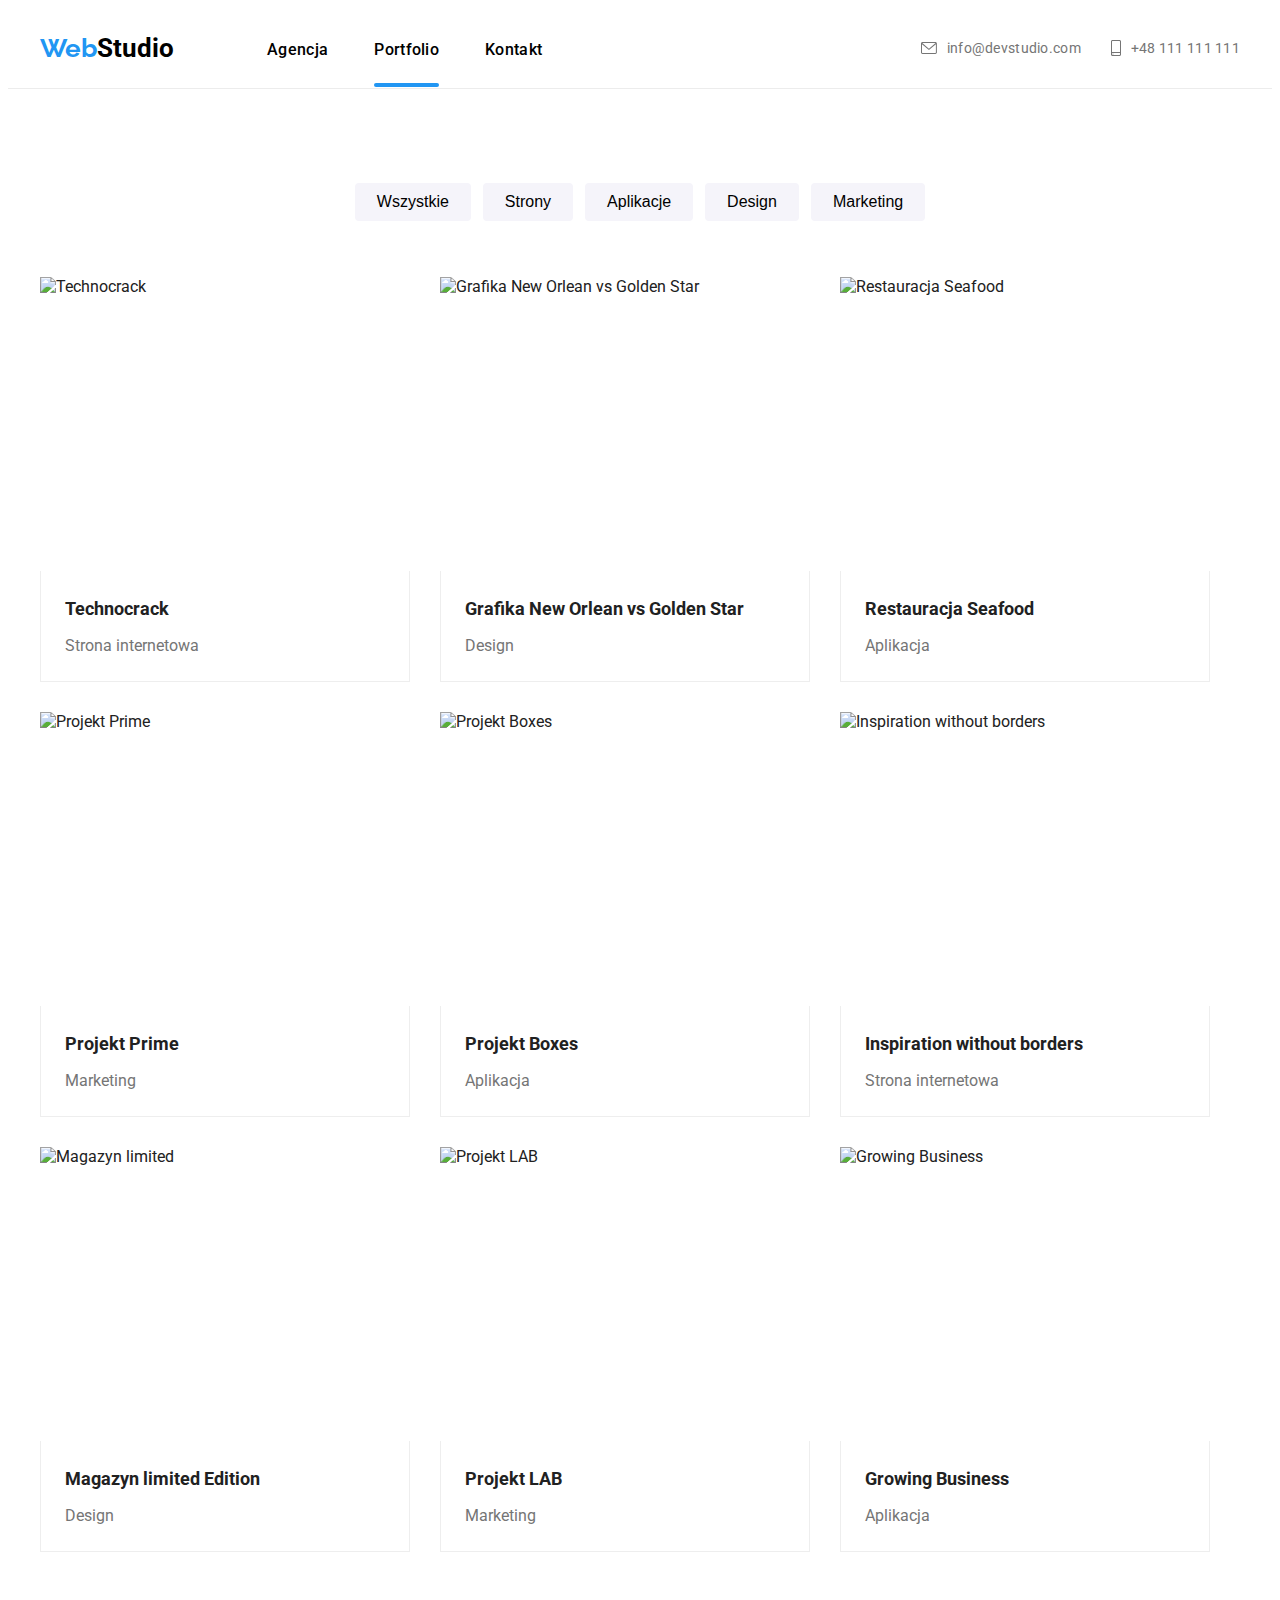
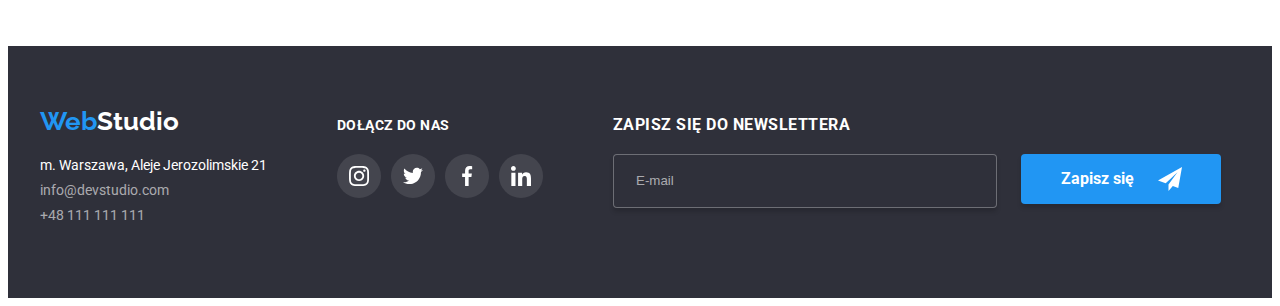
==== commit cf57cb6a: "media" ====
--- a/portfolio.html
+++ b/portfolio.html
@@ -227,33 +227,33 @@
                         </address>
                     </div>
 
-                    <div class="social">
-                        <h4 class="social__title">Dołącz do nas</h4>
-                        <ul class="social__links">
-                            <li>
-                                <a class="social__link" href="#">
-                                    <svg class="social__icon">
+                    <div class="social-footer">
+                        <h4 class="social-footer__title">Dołącz do nas</h4>
+                        <ul class="social-footer__links">
+                            <li>
+                                <a class="social-footer__link" href="#">
+                                    <svg class="social-footer__icon">
                                         <use xlink:href="images/icons.svg#icon-instagram-2"></use>
                                     </svg>
                                 </a>
                             </li>
                             <li>
-                                <a class="social__link" href="#">
-                                    <svg class="social__icon">
+                                <a class="social-footer__link" href="#">
+                                    <svg class="social-footer__icon">
                                         <use xlink:href="images/icons.svg#icon-twitter-1"></use>
                                     </svg>
                                 </a>
                             </li>
                             <li>
-                                <a class="social__link" href="#">
-                                    <svg class="social__icon">
+                                <a class="social-footer__link" href="#">
+                                    <svg class="social-footer__icon">
                                         <use xlink:href="images/icons.svg#icon-facebook-1"></use>
                                     </svg>
                                 </a>
                             </li>
                             <li>
-                                <a class="social__link" href="#">
-                                    <svg class="social__icon">
+                                <a class="social-footer__link" href="#">
+                                    <svg class="social-footer__icon">
                                         <use xlink:href="images/icons.svg#icon-linkedin-1"></use>
                                     </svg>
                                 </a>
--- a/css/main.min.css
+++ b/css/main.min.css
@@ -1 +1 @@
-.navigation{height:80px;border-bottom:1px solid #ececec}.navbar{display:flex;justify-content:space-between;align-items:center}.left-group{display:flex;flex-direction:row;justify-content:space-between;align-items:center}.left-group__logo{text-decoration:none}.left-group__name{color:#000;margin-right:93px;font-size:26px;line-height:1.19;margin-top:24px}.left-group__menu{display:flex;justify-content:space-between;flex-wrap:nowrap;flex-direction:row;width:254px}.left-group__menu li{display:inline-block;padding-top:32px;padding-bottom:28px}.left-group__menu li:not(:last-child){margin-right:46px}.left-group__menu .active{position:relative}.left-group__menu .active::after{position:absolute;content:"";display:block;width:100%;height:4px;bottom:0px;background:#2196f3;border-radius:2px}.left-group__link{text-decoration:none;color:#000;font-weight:500;letter-spacing:.02em;padding-bottom:28px;text-decoration:none}.left-group__link:hover,.left-group__link:focus{color:#2196f3;transition:cubic-bezier(0.4, 0, 0.2, 1) 250ms}.contact{display:flex;justify-content:space-between;flex-wrap:nowrap;flex-direction:row;align-items:center;padding-left:345px;gap:30px}.contact__link{display:flex;align-items:center;font-size:14px;letter-spacing:.02em;color:#757575;fill:#757575;text-decoration:none}.contact__link:hover,.contact__link:focus{color:#2196f3;fill:#2196f3;transition:cubic-bezier(0.4, 0, 0.2, 1) 250ms}.contact__icon{margin-right:10px}.name-accent{font-family:"Raleway",sans-serif;color:#2196f3;font-weight:700;font-size:26px;list-style:1.19}@media only screen and (min-width: 768px)and (max-width: 1199px){.contact{flex-direction:column;padding:0;gap:10px;align-items:flex-start}.left-group__name{font-size:24px;line-height:1.16}.name-accent{font-size:24px;line-height:1.16}}@media only screen and (max-width: 767px){.contact{display:none}.left-group{justify-content:space-between}.left-group__name{font-size:24px;line-height:1.16}.left-group__menu{display:none}.name-accent{font-size:24px;line-height:1.16}}.slider{min-width:100%;background:linear-gradient(rgba(47, 48, 58, 0.4), rgba(47, 48, 58, 0.4)),url(../images/slideroverlay.jpg) no-repeat center}.main-header{height:600px}.main-header__content{display:flex;flex-direction:column;text-align:center;align-items:center;justify-content:center;z-index:10}.main-header__text{font-family:"Roboto";width:100%;font-weight:900;font-size:44px;margin:0;text-align:center;padding-top:200px;text-transform:uppercase;color:#fff;z-index:10}.main-header__button{width:200px;height:50px;background-color:#2196f3;font-family:"Roboto";cursor:pointer;font-weight:700;font-size:16px;color:#fff;text-align:center;box-shadow:0px 4px 4px rgba(0,0,0,.15);border-radius:4px;border:none;margin-top:30px;z-index:10}@media only screen and (min-width: 768px)and (max-width: 1199px){.slider{min-width:100%}.main-header{height:400px;justify-content:center}.main-header__content{justify-content:center}.main-header__text{font-weight:900;font-size:26px;line-height:1.62;text-align:center;padding-top:118px}}@media only screen and (max-width: 767px){.slider{width:100%}.main-header{height:400px;justify-content:center}.main-header__content{justify-content:center}.main-header__text{font-weight:900;font-size:26px;line-height:1.62;text-align:center;padding-top:118px}}.features{display:flex;padding-top:94px;gap:30px}.features__background{height:120px;display:flex;justify-content:center;align-items:center;padding:25px 100px;background-color:#f5f4fa}.features__client{display:block}.features__title{font-weight:700;font-size:14px;line-height:1.14;margin-bottom:10px}.features__content{font-size:14px;line-height:1.71;color:#757575;letter-spacing:.03em}@media only screen and (max-width: 767px){.features{display:flex;flex-direction:column;padding-top:60px}.features__background{height:120px;display:flex;padding:25px 100px}.features__icon{display:flex;justify-content:center}.features__title{text-align:center}.features__content{text-align:center}}@media only screen and (min-width: 768px)and (max-width: 1199px){.features{display:flex;flex-wrap:wrap;gap:30px;padding-top:60px}.features__client{flex-basis:calc((100% - 30px)/2)}.features__background{height:120px;display:flex;justify-content:center;padding:25px 100}}.whatwedo__title{font-family:"Roboto";font-weight:700;font-size:36px;line-height:1.17;letter-spacing:.03em;text-align:center;margin-bottom:50px}.whatwedo__list{display:flex;justify-content:center;gap:30px}.whatwedo__item{position:relative;display:inline-block}.whatwedo__label{position:absolute;bottom:0;left:0;margin:0;width:100%;height:70px;background:rgba(47,48,58,.8);color:#fff}.whatwedo__description{margin:0;padding:0;display:flex;justify-content:center;align-items:center;height:100%}.whatwedo__image{width:370;height:294}@media only screen and (max-width: 1199px){.whatwedo{display:none}}.team{background:#f5f4fa}.team__cards{display:flex;gap:30px}.team__title{font-family:"Roboto";font-weight:700;font-size:36px;line-height:1.17;text-align:center;margin-bottom:50px}.card{border:1px solid #eee;width:270px;box-shadow:0px 1px 3px rgba(0,0,0,.12),0px 1px 1px rgba(0,0,0,.14),0px 2px 1px rgba(0,0,0,.2);border-radius:0px 0px 4px 4px;background-color:#fff;display:inline-block;margin:0;border:none}.card__details{margin-top:30px;margin-bottom:30px}.card__image{height:260px;max-width:100%}.card__title{font-weight:500;font-size:16px;color:#212121;text-align:center}.card__description{font-size:16px;color:#757575;text-align:center;margin-top:10px;padding-bottom:15px}.social__link-row{margin:0;padding:0 32px;width:100%;gap:10px;display:inline-flex;justify-content:center;align-items:center}.social__link{display:inline-flex;justify-content:center;align-items:center;fill:#afb1b8;width:44px;height:44px;border-radius:50%;transition:cubic-bezier(0.4, 0, 0.2, 1) 250ms}.social__link:hover,.social__link:focus{background:#2196f3;fill:#fff}.social__icon{width:20px;height:20px}@media only screen and (max-width: 767px){.team__cards{display:flex;flex-direction:column}.card{width:100%}.card__image{min-width:100%;height:100%}}@media only screen and (min-width: 768px)and (max-width: 1199px){.team__cards{display:flex;flex-wrap:wrap;gap:30px}.team__item{flex-basis:calc((100% - 30px)/2)}.card{width:100%}.card__image{min-width:100%;height:100%}}.footer{width:100%;min-height:252px;background-color:#2f303a}.footer__row{display:flex;flex-direction:row}.footer__left{display:flex;flex-direction:row}.footer__header{color:#fff;margin:0;padding-bottom:20px;font-family:"Raleway";font-size:26px;line-height:1.192}.footer__logo{text-decoration:none}.footer__links a{display:block;font-size:14px;color:rgba(255,255,255,.6);margin-top:9px;text-decoration:none}.footer a:focus,.footer a:hover{color:#2196f3;transition:cubic-bezier(0.4, 0, 0.2, 1) 250ms}.footer__content{padding-top:60px}.footer__address{color:#fff;font-size:14px}.social-footer{margin-left:70px}.social-footer__title{color:#fff;text-transform:uppercase;margin:0;padding-top:72px;font-family:"Roboto";font-weight:700;font-size:14px;line-height:1.14;letter-spacing:.03em;text-transform:uppercase}.social-footer__links{display:inline-flex;list-style:none;margin:0;padding-top:20px;gap:10px;width:100%}.social-footer__link{display:inline-flex;justify-content:center;align-items:center;fill:#fff;width:44px;height:44px;background:rgba(255,255,255,.1);border-radius:50%}.social-footer__link:hover,.social-footer__link:focus{border-radius:50%;background:#2196f3;transition:cubic-bezier(0.4, 0, 0.2, 1) 250ms}.social-footer__icon{width:20px;height:20px}@media only screen and (min-width: 768px)and (max-width: 1199px){.footer__row{flex-direction:column;justify-content:center}.footer__content{display:flex;flex-direction:column;align-items:center}.footer__address{display:flex;flex-direction:column;align-items:center}.footer__left{justify-content:center}.footer__right{display:flex;justify-content:center}.social-footer{display:flex;flex-direction:column;align-items:center}}@media only screen and (max-width: 767px){.footer{min-width:100%}.footer__row{flex-direction:column;justify-content:center}.footer__content{display:flex;flex-direction:column;align-items:center}.footer__address{display:flex;flex-direction:column;align-items:center}.footer__left{flex-direction:column;justify-content:center}.footer__right{display:flex;justify-content:center;width:100%}.social-footer{margin-left:0;display:flex;flex-direction:column;align-items:center}.social-footer__links{justify-content:center}}.clients__title{font-family:"Roboto";font-weight:700;font-size:36px;line-height:1.17;text-align:center;margin-bottom:50px}.clients__list{list-style:none;padding:0;margin:0;display:flex;gap:30px}.clients__link{min-width:170px;height:92px;display:inline-flex;justify-content:center;align-items:center;fill:#afb1b8;border-radius:4px;border:1px solid #afb1b8}.clients__link:hover,.clients__link:focus{fill:#2196f3;border:1px solid #2196f3;transition:cubic-bezier(0.4, 0, 0.2, 1) 250ms}.clients__icon{width:106px;height:60px}@media only screen and (max-width: 767px){.clients__list{display:flex;flex-wrap:wrap;justify-content:center;align-items:center;gap:30px}.clients__item{flex-basis:calc((100% - 30px)/2)}.clients__link{width:100%}}@media only screen and (min-width: 768px)and (max-width: 1199px){.clients__list{display:flex;flex-wrap:wrap;justify-content:center;align-items:center;gap:30px}.clients__item{flex-basis:calc((100% - 60px)/3)}.clients__link{width:100%}}.filters{display:flex;justify-content:center;margin-bottom:56px}.filters li{list-style-type:none;display:inline}.filters__button{height:38px;color:#000;font-weight:500;text-align:center;font-size:16px;cursor:pointer;background-color:#f5f4fa;border-radius:4px;border:none;text-align:center;margin:0 4px;padding:6px 22px 6px 22px}.filters__button:focus,.filters__button:hover{background-color:#2196f3;color:#fff;box-shadow:0px 3px 1px rgba(0,0,0,.1),0px 1px 2px rgba(0,0,0,.08),0px 2px 2px rgba(0,0,0,.12);transition:cubic-bezier(0.4, 0, 0.2, 1) 250ms}.product{display:flex}.product__gallery{display:flex;gap:30px;flex-wrap:wrap}.product__title{font-weight:700;font-size:18px;color:#212121;padding-top:20px;line-height:2}.product__description{font-size:16px;padding-top:4px;color:#757575;padding-bottom:20px;line-height:1.87}.product__details{position:relative;border-bottom:1px solid #eee;border-left:1px solid #eee;border-right:1px solid #eee;padding:0;overflow:hidden;padding-left:24px;background-color:#fff;transition:cubic-bezier(0.4, 0, 0.2, 1) 250ms}.product__image{width:370px;height:294px;display:block}.product__card{position:relative;width:100%;background:#fff;border:none;overflow:hidden;margin:0}.product__card:focus,.product__card:hover,.product__card:hover .product__overlay{box-shadow:0px 1px 1px rgba(0,0,0,.12),0px 4px 4px rgba(0,0,0,.06),1px 4px 6px rgba(0,0,0,.16);transform:translatex(0);transition:cubic-bezier(0.4, 0, 0.2, 1) 250ms}.product__overlay{position:absolute;top:0;left:0;width:100%;height:100%;background:rgba(33,150,243,.9);transform:translatey(100%);transition:transform 250ms ease}.product__overlay>p{color:#fff;font-size:18px;line-height:1.56;letter-spacing:.03em;padding-top:49px;padding-left:24px}@media only screen and (max-width: 767px){.product__gallery{display:flex;width:100%;height:auto;gap:30px}.product__item{width:100%}.product__image{min-width:100%;height:auto}.product__card{width:100%;height:100%}}@media only screen and (min-width: 768px)and (max-width: 1199px){.product__gallery{display:flex;flex-wrap:wrap;gap:30px}.product__image{width:100%;height:100%}.product__item{flex-basis:calc((100% - 30px)/2)}.product__card{width:100%}}.modal__container{position:fixed;height:100%;width:100%;top:0;left:0;z-index:10}.modal__container.in .modal__background{background:rgba(0,0,0,0);animation:fadeIn .5s cubic-bezier(0.165, 0.84, 0.44, 1) forwards}.modal__container.in .modal__background .modal{animation:slideIn .5s cubic-bezier(0.165, 0.84, 0.44, 1) forwards}.modal__container.out{animation:quickScaleDown 0s .5s linear forwards}.modal__container.out .modal__background{animation:fadeOut .5s cubic-bezier(0.165, 0.84, 0.44, 1) forwards}.modal__container.out .modal__background .modal{animation:slideOut .5s cubic-bezier(0.165, 0.84, 0.44, 1) forwards}.is-hidden{display:none}.modal__background{position:fixed;left:0;top:0;display:flex;justify-content:center;align-items:center;width:100%;height:100%;z-index:12;background:rgba(0,0,0,.3)}.modal{position:absolute;top:221px;width:528px;min-height:581px;box-shadow:0px 1px 3px rgba(0,0,0,.12),0px 1px 1px rgba(0,0,0,.14),0px 2px 1px rgba(0,0,0,.2);background-color:#fff;border-radius:4px}.modal button[type=button]{position:absolute;top:8px;right:8px;width:30px;height:30px;background-color:#fff;border:1px solid rgba(0,0,0,.1);border-radius:50px;cursor:pointer}@keyframes fadeIn{0%{background:rgba(0,0,0,0)}100%{background:rgba(0,0,0,.7)}}@keyframes fadeOut{0%{background:rgba(0,0,0,.7)}100%{background:rgba(0,0,0,0)}}@keyframes quickScaleDown{0%{transform:scale(0)}99.9%{transform:scale(1)}100%{transform:scale(0)}}@keyframes slideIn{0%{transform:translateX(-1500px) scaleX(1) rotate(360deg)}70%{transform:translateX(30px) scaleX(0.9)}100%{transform:translateX(0px) scaleX(1) rotate(0deg)}}@keyframes slideOut{0%{transform:translateX(0px) scaleX(1) rotate(0deg)}30%{transform:translateX(-30px) scaleX(1.1)}100%{transform:translateX(1500px) scaleX(1) rotate(360deg)}}@media only screen and (min-width: 768px)and (max-width: 1199px){.modal{max-width:450px;top:93px;justify-content:center}}@media only screen and (max-width: 767px){.modal{max-width:450px;top:93px;justify-content:center}}.order{padding-left:40px;padding-right:40px}.order__icon{width:18px;height:18px}.order__label{position:relative}.order__label:hover,.order__label:active,.order__label:focus,.order__label:focus-within{border-color:#2196f3;fill:#2196f3}.order__label>.label__title{font-size:12px;line-height:1.16;letter-spacing:.01em;color:#757575}.order__label>.input__icon{width:18px;height:18px;display:block;position:absolute;top:34px;left:10px}.order__container{display:flex;flex-direction:column}.order__input{width:448px;height:40px;text-indent:42px;border:1px solid rgba(33,33,33,.2);border-radius:4px;margin-top:4px;margin-bottom:10px;outline:none}.order__input:hover,.order__input:active,.order__input:focus{border-color:#2196f3;fill:#2196f3}.order__title{font-family:"Roboto";font-weight:700;font-size:20px;line-height:1.15;text-align:center;letter-spacing:.03em;color:#212121;margin-bottom:12px;margin-top:40px}.order__button{width:200px;height:50px;background-color:#2196f3;font-family:"Roboto";cursor:pointer;font-weight:700;font-size:16px;color:#fff;text-align:center;box-shadow:0px 4px 4px rgba(0,0,0,.15);border-radius:4px;border:none;margin:30px auto 40px}.checkbox{position:relative;margin:auto}.checkbox__input{position:absolute;top:3px;left:-25px;width:16px;height:16px;opacity:1;cursor:pointer;z-index:1}#order__comment{width:448px;height:120px;text-indent:0px;resize:none}.order__checkbox input:checked~.icon-check{display:block}.check-icon{display:none;position:absolute;z-index:10;height:16px;width:16px;z-index:5;top:3px;left:-25px}#order__policies{font-size:14px;line-height:1.71;margin-top:20px}.newsletter{padding-left:70px;padding-top:70px}.newsletter__form{position:relative;display:inline-flex;gap:24px}.newsletter__email{width:358px;height:50px;padding-left:22px;background-color:#2f303a;color:#fff;border:1px solid rgba(255,255,255,.3);box-shadow:0px 4px 4px rgba(0,0,0,.15);border-radius:4px;transition:transform 250ms ease-in,box-shadow 250ms ease-in}.newsletter__email::placeholder{color:rgba(255,255,255,.6)}.newsletter__email:focus{outline:none;border:2px solid;border-color:#2196f3}.newsletter__header{font-weight:700;line-height:1.14;letter-spacing:.03em;text-transform:uppercase;color:#fff;padding-bottom:20px}.newsletter__button{display:flex;flex-direction:row;width:200px;height:50px;background-color:#2196f3;font-family:"Roboto";cursor:pointer;justify-content:center;align-items:center;font-weight:700;font-size:16px;color:#fff;box-shadow:0px 4px 4px rgba(0,0,0,.15);border-radius:4px;border:none;padding:0}.newsletter__icon{width:24px;height:24px;margin-left:24px}@media only screen and (min-width: 768px)and (max-width: 1199px){.newsletter{display:flex;padding:0;margin:60px 0;flex-direction:column;justify-content:center;align-items:center}.newsletter__form{display:flex;flex-direction:column;justify-content:center;align-items:center}.newsletter__email{max-width:450px}.newsletter__icon{right:80px;top:90px}.order__input{width:370px}#order__comment{width:370px}#order__policies{font-size:12px;line-height:1.16;width:346px}.checkbox{max-width:370px}}@media only screen and (max-width: 767px){.newsletter{display:flex;padding:0;margin:60px 0;flex-direction:column;justify-content:center;align-items:center;max-width:100%}.newsletter__form{display:flex;flex-direction:column;justify-content:center;align-items:center;max-width:100%}.newsletter__email{max-width:100%}.newsletter__icon{right:60px;top:90px}.order__input{width:370px}#order__comment{width:370px}#order__policies{font-size:12px;line-height:1.16;width:346px}.checkbox{max-width:370px}}.navbutton-mobile{display:none;margin-top:.4rem;font-size:10px;text-align:center;position:relative;border:none;padding:10px 10px;text-align:center;text-decoration:none;font-size:10px;transition-duration:.5s;overflow:hidden;cursor:pointer;border-radius:4px;transform:translatey(40px) translateX(5vw)}.menu{display:flex;padding:0;margin:0;list-style:none}@media(max-width: 767px){.menu{display:none}}.menu .link{padding:10px;color:inherit;text-decoration:none}.menu .link:hover,.menu .link:focus{text-decoration:underline}.menu-toggle{min-height:40px;min-width:40px;display:flex;align-items:center;justify-content:center;margin:0;padding:0;background-color:rgba(0,0,0,0);cursor:pointer;border:none;border-radius:50%;outline:none}@media(min-width: 768px){.menu-toggle{display:none}}.menu-toggle:hover,.menu-toggle:focus{background-color:rgba(0,0,0,.1)}.menu-container{position:fixed;top:0;left:0;width:100vw;height:100vh;padding:32px;background-color:#3f51b5;z-index:999;transform:translateX(100%);transition:transform 250ms ease-in-out}.menu-container.is-open{transform:translateX(0)}.menu-container .menu-toggle{position:absolute;top:16px;right:16px;color:#fff}.mobile-menu{padding:0;margin:0;list-style:none}.mobile-menu .link{display:block;padding:10px;color:#fff;text-decoration:none}body{font-family:"Roboto","Raleway",sans-serif;color:#212121;background-color:#fff;box-sizing:border-box}ul,p{list-style:none;padding:0;margin:0}.section{padding-bottom:94px;padding-top:94px}.container{max-width:1200px;margin:auto;padding-left:15px;padding-right:15px}address{font-style:normal}/*# sourceMappingURL=main.min.css.map */+.navigation{height:80px;border-bottom:1px solid #ececec}.navbar{display:flex;justify-content:space-between;align-items:center}.left-group{display:flex;flex-direction:row;justify-content:space-between;align-items:center}.left-group__logo{text-decoration:none}.left-group__name{color:#000;margin-right:93px;font-size:26px;line-height:1.19;margin-top:24px}.left-group__menu{display:flex;justify-content:space-between;flex-wrap:nowrap;flex-direction:row;width:254px}.left-group__menu li{display:inline-block;padding-top:32px;padding-bottom:28px}.left-group__menu li:not(:last-child){margin-right:46px}.left-group__menu .active{position:relative}.left-group__menu .active::after{position:absolute;content:"";display:block;width:100%;height:4px;bottom:0px;background:#2196f3;border-radius:2px}.left-group__link{text-decoration:none;color:#000;font-weight:500;letter-spacing:.02em;padding-bottom:28px;text-decoration:none}.left-group__link:hover,.left-group__link:focus{color:#2196f3;transition:cubic-bezier(0.4, 0, 0.2, 1) 250ms}.contact{display:flex;justify-content:space-between;flex-wrap:nowrap;flex-direction:row;align-items:center;padding-left:345px;gap:30px}.contact__link{display:flex;align-items:center;font-size:14px;letter-spacing:.02em;color:#757575;fill:#757575;text-decoration:none}.contact__link:hover,.contact__link:focus{color:#2196f3;fill:#2196f3;transition:cubic-bezier(0.4, 0, 0.2, 1) 250ms}.contact__icon{margin-right:10px}.name-accent{font-family:"Raleway",sans-serif;color:#2196f3;font-weight:700;font-size:26px;list-style:1.19}@media only screen and (min-width: 768px)and (max-width: 1199px){.contact{flex-direction:column;padding:0;gap:10px;align-items:flex-start}.left-group__name{font-size:24px;line-height:1.16}.name-accent{font-size:24px;line-height:1.16}}@media only screen and (max-width: 767px){.contact{display:none}.left-group{justify-content:space-between}.left-group__name{font-size:24px;line-height:1.16}.left-group__menu{display:none}.name-accent{font-size:24px;line-height:1.16}}.slider{min-width:100%;background:linear-gradient(rgba(47, 48, 58, 0.4), rgba(47, 48, 58, 0.4)),url(../images/slideroverlay.jpg) no-repeat center}.main-header{height:600px}.main-header__content{display:flex;flex-direction:column;text-align:center;align-items:center;justify-content:center;z-index:10}.main-header__text{font-family:"Roboto";width:100%;font-weight:900;font-size:44px;margin:0;text-align:center;padding-top:200px;text-transform:uppercase;color:#fff;z-index:10}.main-header__button{width:200px;height:50px;background-color:#2196f3;font-family:"Roboto";cursor:pointer;font-weight:700;font-size:16px;color:#fff;text-align:center;box-shadow:0px 4px 4px rgba(0,0,0,.15);border-radius:4px;border:none;margin-top:30px;z-index:10}@media only screen and (min-width: 768px)and (max-width: 1199px){.slider{min-width:100%}.main-header{height:400px;justify-content:center}.main-header__content{justify-content:center}.main-header__text{font-weight:900;font-size:26px;line-height:1.62;text-align:center;padding-top:118px}}@media only screen and (max-width: 767px){.slider{width:100%}.main-header{height:400px;justify-content:center}.main-header__content{justify-content:center}.main-header__text{font-weight:900;font-size:26px;line-height:1.62;text-align:center;padding-top:118px}}.features{display:flex;padding-top:94px;gap:30px}.features__background{height:120px;display:flex;justify-content:center;align-items:center;padding:25px 100px;background-color:#f5f4fa}.features__client{display:block}.features__title{font-weight:700;font-size:14px;line-height:1.14;margin-bottom:10px}.features__content{font-size:14px;line-height:1.71;color:#757575;letter-spacing:.03em}@media only screen and (max-width: 767px){.features{display:flex;flex-direction:column;padding-top:60px}.features__background{height:120px;display:flex;padding:25px 100px}.features__icon{display:flex;justify-content:center}.features__title{text-align:center}.features__content{text-align:center}}@media only screen and (min-width: 768px)and (max-width: 1199px){.features{display:flex;flex-wrap:wrap;gap:30px;padding-top:60px}.features__client{flex-basis:calc((100% - 30px)/2)}.features__background{height:120px;display:flex;justify-content:center;padding:25px 100}}.whatwedo__title{font-family:"Roboto";font-weight:700;font-size:36px;line-height:1.17;letter-spacing:.03em;text-align:center;margin-bottom:50px}.whatwedo__list{display:flex;justify-content:center;gap:30px}.whatwedo__item{position:relative;display:inline-block}.whatwedo__label{position:absolute;bottom:0;left:0;margin:0;width:100%;height:70px;background:rgba(47,48,58,.8);color:#fff}.whatwedo__description{margin:0;padding:0;display:flex;justify-content:center;align-items:center;height:100%}.whatwedo__image{width:370;height:294}@media only screen and (max-width: 1199px){.whatwedo{display:none}}.team{background:#f5f4fa}.team__cards{display:flex;gap:30px}.team__title{font-family:"Roboto";font-weight:700;font-size:36px;line-height:1.17;text-align:center;margin-bottom:50px}.card{border:1px solid #eee;width:270px;box-shadow:0px 1px 3px rgba(0,0,0,.12),0px 1px 1px rgba(0,0,0,.14),0px 2px 1px rgba(0,0,0,.2);border-radius:0px 0px 4px 4px;background-color:#fff;display:inline-block;margin:0;border:none}.card__details{margin-top:30px;margin-bottom:30px}.card__image{height:260px;max-width:100%}.card__title{font-weight:500;font-size:16px;color:#212121;text-align:center}.card__description{font-size:16px;color:#757575;text-align:center;margin-top:10px;padding-bottom:15px}.social__link-row{margin:0;padding:0 32px;width:100%;gap:10px;display:inline-flex;justify-content:center;align-items:center}.social__link{display:inline-flex;justify-content:center;align-items:center;fill:#afb1b8;width:44px;height:44px;border-radius:50%;transition:cubic-bezier(0.4, 0, 0.2, 1) 250ms}.social__link:hover,.social__link:focus{background:#2196f3;fill:#fff}.social__icon{width:20px;height:20px}@media only screen and (max-width: 767px){.team__cards{display:flex;flex-direction:column}.card{width:100%}.card__image{min-width:100%;height:100%}}@media only screen and (min-width: 768px)and (max-width: 1199px){.team__cards{display:flex;flex-wrap:wrap;gap:30px}.team__item{flex-basis:calc((100% - 30px)/2)}.card{width:100%}.card__image{min-width:100%;height:100%}}.footer{width:100%;min-height:252px;background-color:#2f303a}.footer__row{display:flex;flex-direction:row}.footer__left{display:flex;flex-direction:row}.footer__header{color:#fff;margin:0;padding-bottom:20px;font-family:"Raleway";font-size:26px;line-height:1.192}.footer__logo{text-decoration:none}.footer__links a{display:block;font-size:14px;color:rgba(255,255,255,.6);margin-top:9px;text-decoration:none}.footer a:focus,.footer a:hover{color:#2196f3;transition:cubic-bezier(0.4, 0, 0.2, 1) 250ms}.footer__content{padding-top:60px}.footer__address{color:#fff;font-size:14px}.social-footer{margin-left:70px}.social-footer__title{color:#fff;text-transform:uppercase;margin:0;padding-top:72px;font-family:"Roboto";font-weight:700;font-size:14px;line-height:1.14;letter-spacing:.03em;text-transform:uppercase}.social-footer__links{display:inline-flex;list-style:none;margin:0;padding-top:20px;gap:10px;width:100%}.social-footer__link{display:inline-flex;justify-content:center;align-items:center;fill:#fff;width:44px;height:44px;background:rgba(255,255,255,.1);border-radius:50%}.social-footer__link:hover,.social-footer__link:focus{border-radius:50%;background:#2196f3;transition:cubic-bezier(0.4, 0, 0.2, 1) 250ms}.social-footer__icon{width:20px;height:20px}@media only screen and (min-width: 768px)and (max-width: 1199px){.footer__row{flex-direction:column;justify-content:center}.footer__content{display:flex;flex-direction:column;align-items:center}.footer__address{display:flex;flex-direction:column;align-items:center}.footer__left{justify-content:center}.footer__right{display:flex;justify-content:center}.social-footer{display:flex;flex-direction:column;align-items:center}}@media only screen and (max-width: 767px){.footer{min-width:100%}.footer__row{flex-direction:column;justify-content:center}.footer__content{display:flex;flex-direction:column;align-items:center}.footer__address{display:flex;flex-direction:column;align-items:center}.footer__left{flex-direction:column;justify-content:center}.footer__right{display:flex;justify-content:center;width:100%}.social-footer{margin-left:0;display:flex;flex-direction:column;align-items:center}.social-footer__links{justify-content:center}}.clients__title{font-family:"Roboto";font-weight:700;font-size:36px;line-height:1.17;text-align:center;margin-bottom:50px}.clients__list{list-style:none;padding:0;margin:0;display:flex;gap:30px}.clients__link{min-width:170px;height:92px;display:inline-flex;justify-content:center;align-items:center;fill:#afb1b8;border-radius:4px;border:1px solid #afb1b8}.clients__link:hover,.clients__link:focus{fill:#2196f3;border:1px solid #2196f3;transition:cubic-bezier(0.4, 0, 0.2, 1) 250ms}.clients__icon{width:106px;height:60px}@media only screen and (max-width: 767px){.clients__list{display:flex;flex-wrap:wrap;justify-content:center;align-items:center;gap:30px}.clients__item{flex-basis:calc((100% - 30px)/2)}.clients__link{width:100%}}@media only screen and (min-width: 768px)and (max-width: 1199px){.clients__list{display:flex;flex-wrap:wrap;justify-content:center;align-items:center;gap:30px}.clients__item{flex-basis:calc((100% - 60px)/3)}.clients__link{width:100%}}.filters{display:flex;justify-content:center;margin-bottom:56px}.filters li{list-style-type:none;display:inline}.filters__button{height:38px;color:#000;font-weight:500;text-align:center;font-size:16px;cursor:pointer;background-color:#f5f4fa;border-radius:4px;border:none;text-align:center;margin:0 4px;padding:6px 22px 6px 22px}.filters__button:focus,.filters__button:hover{background-color:#2196f3;color:#fff;box-shadow:0px 3px 1px rgba(0,0,0,.1),0px 1px 2px rgba(0,0,0,.08),0px 2px 2px rgba(0,0,0,.12);transition:cubic-bezier(0.4, 0, 0.2, 1) 250ms}.product{display:flex}.product__gallery{display:flex;gap:30px;flex-wrap:wrap}.product__title{font-weight:700;font-size:18px;color:#212121;padding-top:20px;line-height:2}.product__description{font-size:16px;padding-top:4px;color:#757575;padding-bottom:20px;line-height:1.87}.product__details{position:relative;border-bottom:1px solid #eee;border-left:1px solid #eee;border-right:1px solid #eee;padding:0;overflow:hidden;padding-left:24px;background-color:#fff;transition:cubic-bezier(0.4, 0, 0.2, 1) 250ms}.product__image{width:370px;height:294px;display:block}.product__card{position:relative;width:100%;background:#fff;border:none;overflow:hidden;margin:0}.product__card:focus,.product__card:hover,.product__card:hover .product__overlay{box-shadow:0px 1px 1px rgba(0,0,0,.12),0px 4px 4px rgba(0,0,0,.06),1px 4px 6px rgba(0,0,0,.16);transform:translatex(0);transition:cubic-bezier(0.4, 0, 0.2, 1) 250ms}.product__overlay{position:absolute;top:0;left:0;width:100%;height:100%;background:rgba(33,150,243,.9);transform:translatey(100%);transition:transform 250ms ease}.product__overlay>p{color:#fff;font-size:18px;line-height:1.56;letter-spacing:.03em;padding-top:49px;padding-left:24px}@media only screen and (max-width: 767px){.product__gallery{display:flex;width:100%;height:auto;gap:30px}.product__item{width:100%}.product__image{min-width:100%;height:auto}.product__card{width:100%;height:100%}}@media only screen and (min-width: 768px)and (max-width: 1199px){.product__gallery{display:flex;flex-wrap:wrap;gap:30px}.product__image{width:100%;height:100%}.product__item{flex-basis:calc((100% - 30px)/2)}.product__card{width:100%}}.modal__container{position:fixed;height:100%;width:100%;top:0;left:0;z-index:10}.modal__container.in .modal__background{background:rgba(0,0,0,0);animation:fadeIn .5s cubic-bezier(0.165, 0.84, 0.44, 1) forwards}.modal__container.in .modal__background .modal{animation:slideIn .5s cubic-bezier(0.165, 0.84, 0.44, 1) forwards}.modal__container.out{animation:quickScaleDown 0s .5s linear forwards}.modal__container.out .modal__background{animation:fadeOut .5s cubic-bezier(0.165, 0.84, 0.44, 1) forwards}.modal__container.out .modal__background .modal{animation:slideOut .5s cubic-bezier(0.165, 0.84, 0.44, 1) forwards}.is-hidden{display:none}.modal__background{position:fixed;left:0;top:0;display:flex;justify-content:center;align-items:center;width:100%;height:100%;z-index:12;background:rgba(0,0,0,.3)}.modal{position:absolute;top:221px;width:528px;min-height:581px;box-shadow:0px 1px 3px rgba(0,0,0,.12),0px 1px 1px rgba(0,0,0,.14),0px 2px 1px rgba(0,0,0,.2);background-color:#fff;border-radius:4px}.modal button[type=button]{position:absolute;top:8px;right:8px;width:30px;height:30px;background-color:#fff;border:1px solid rgba(0,0,0,.1);border-radius:50px;cursor:pointer}@keyframes fadeIn{0%{background:rgba(0,0,0,0)}100%{background:rgba(0,0,0,.7)}}@keyframes fadeOut{0%{background:rgba(0,0,0,.7)}100%{background:rgba(0,0,0,0)}}@keyframes quickScaleDown{0%{transform:scale(0)}99.9%{transform:scale(1)}100%{transform:scale(0)}}@keyframes slideIn{0%{transform:translateX(-1500px) scaleX(1) rotate(360deg)}70%{transform:translateX(30px) scaleX(0.9)}100%{transform:translateX(0px) scaleX(1) rotate(0deg)}}@keyframes slideOut{0%{transform:translateX(0px) scaleX(1) rotate(0deg)}30%{transform:translateX(-30px) scaleX(1.1)}100%{transform:translateX(1500px) scaleX(1) rotate(360deg)}}@media only screen and (min-width: 768px)and (max-width: 1199px){.modal{max-width:450px;top:93px;justify-content:center}}@media only screen and (max-width: 767px){.modal{max-width:450px;top:93px;justify-content:center}}.order{padding-left:40px;padding-right:40px}.order__icon{width:18px;height:18px}.order__label{position:relative}.order__label:hover,.order__label:active,.order__label:focus,.order__label:focus-within{border-color:#2196f3;fill:#2196f3}.order__label>.label__title{font-size:12px;line-height:1.16;letter-spacing:.01em;color:#757575}.order__label>.input__icon{width:18px;height:18px;display:block;position:absolute;top:34px;left:10px}.order__container{display:flex;flex-direction:column}.order__input{width:448px;height:40px;text-indent:42px;border:1px solid rgba(33,33,33,.2);border-radius:4px;margin-top:4px;margin-bottom:10px;outline:none}.order__input:hover,.order__input:active,.order__input:focus{border-color:#2196f3;fill:#2196f3}.order__title{font-family:"Roboto";font-weight:700;font-size:20px;line-height:1.15;text-align:center;letter-spacing:.03em;color:#212121;margin-bottom:12px;margin-top:40px}.order__button{width:200px;height:50px;background-color:#2196f3;font-family:"Roboto";cursor:pointer;font-weight:700;font-size:16px;color:#fff;text-align:center;box-shadow:0px 4px 4px rgba(0,0,0,.15);border-radius:4px;border:none;margin:30px auto 40px}.checkbox{position:relative;margin:auto}.checkbox__input{position:absolute;top:3px;left:-25px;width:16px;height:16px;opacity:1;cursor:pointer;z-index:1}#order__comment{width:448px;height:120px;text-indent:0px;resize:none}.order__checkbox input:checked~.icon-check{display:block}.check-icon{display:none;position:absolute;z-index:10;height:16px;width:16px;z-index:5;top:3px;left:-25px}#order__policies{font-size:14px;line-height:1.71;margin-top:20px}.newsletter{padding-left:70px;padding-top:70px}.newsletter__form{position:relative;display:inline-flex;gap:24px}.newsletter__email{width:358px;height:50px;padding-left:22px;background-color:#2f303a;color:#fff;border:1px solid rgba(255,255,255,.3);box-shadow:0px 4px 4px rgba(0,0,0,.15);border-radius:4px;transition:transform 250ms ease-in,box-shadow 250ms ease-in}.newsletter__email::placeholder{color:rgba(255,255,255,.6)}.newsletter__email:focus{outline:none;border:2px solid;border-color:#2196f3}.newsletter__header{font-weight:700;line-height:1.14;letter-spacing:.03em;text-transform:uppercase;color:#fff;padding-bottom:20px}.newsletter__button{display:flex;flex-direction:row;width:200px;height:50px;background-color:#2196f3;font-family:"Roboto";cursor:pointer;justify-content:center;align-items:center;font-weight:700;font-size:16px;color:#fff;box-shadow:0px 4px 4px rgba(0,0,0,.15);border-radius:4px;border:none;padding:0}.newsletter__icon{width:24px;height:24px;margin-left:24px}@media only screen and (min-width: 768px)and (max-width: 1199px){.newsletter{display:flex;padding:0;margin:60px 0;flex-direction:column;justify-content:center;align-items:center}.newsletter__form{display:flex;flex-direction:column;justify-content:center;align-items:center}.newsletter__email{max-width:450px}.newsletter__icon{right:80px;top:90px}.order__input{width:370px}#order__comment{width:370px}#order__policies{font-size:12px;line-height:1.16;width:346px}.checkbox{max-width:370px}}@media only screen and (max-width: 767px){.newsletter{display:flex;padding:0;margin:60px 0;flex-direction:column;justify-content:center;align-items:center;max-width:100%}.newsletter__form{display:flex;flex-direction:column;justify-content:center;align-items:center;max-width:100%}.newsletter__email{max-width:100%}.newsletter__icon{right:60px;top:90px}.order__input{width:370px}#order__comment{width:370px}#order__policies{font-size:12px;line-height:1.16;width:346px}.checkbox{max-width:370px}}.navbutton-mobile{display:none;margin-top:.4rem;font-size:10px;text-align:center;position:relative;border:none;padding:10px 10px;text-align:center;text-decoration:none;font-size:10px;transition-duration:.5s;overflow:hidden;cursor:pointer;border-radius:4px;transform:translatey(40px) translateX(5vw)}.menu{display:flex;padding:0;margin:0;list-style:none}@media(max-width: 767px){.menu{display:none}}.menu .link{padding:10px;color:inherit;text-decoration:none}.menu .link:hover,.menu .link:focus{text-decoration:underline}.menu-toggle{min-height:40px;min-width:40px;display:flex;align-items:center;justify-content:center;margin:0;padding:0;background-color:rgba(0,0,0,0);cursor:pointer;border:none;border-radius:50%;outline:none}@media(min-width: 768px){.menu-toggle{display:none}}.menu-toggle:hover,.menu-toggle:focus{color:#2196f3}.menu-container{position:fixed;top:0;left:0;width:100vw;height:100vh;padding:32px;background-color:#fff;z-index:999;transform:translateX(100%);transition:transform 250ms ease-in-out}.menu-container.is-open{transform:translateX(0)}.menu-container .menu-toggle{position:absolute;top:16px;right:16px;color:#000}.mobile-menu{padding:0;margin:0;list-style:none}.mobile-menu .link{display:block;padding:10px;color:#000;text-decoration:none}body{font-family:"Roboto","Raleway",sans-serif;color:#212121;background-color:#fff;box-sizing:border-box}ul,p{list-style:none;padding:0;margin:0}.section{padding-bottom:94px;padding-top:94px}.container{max-width:1200px;margin:auto;padding-left:15px;padding-right:15px}address{font-style:normal}/*# sourceMappingURL=main.min.css.map */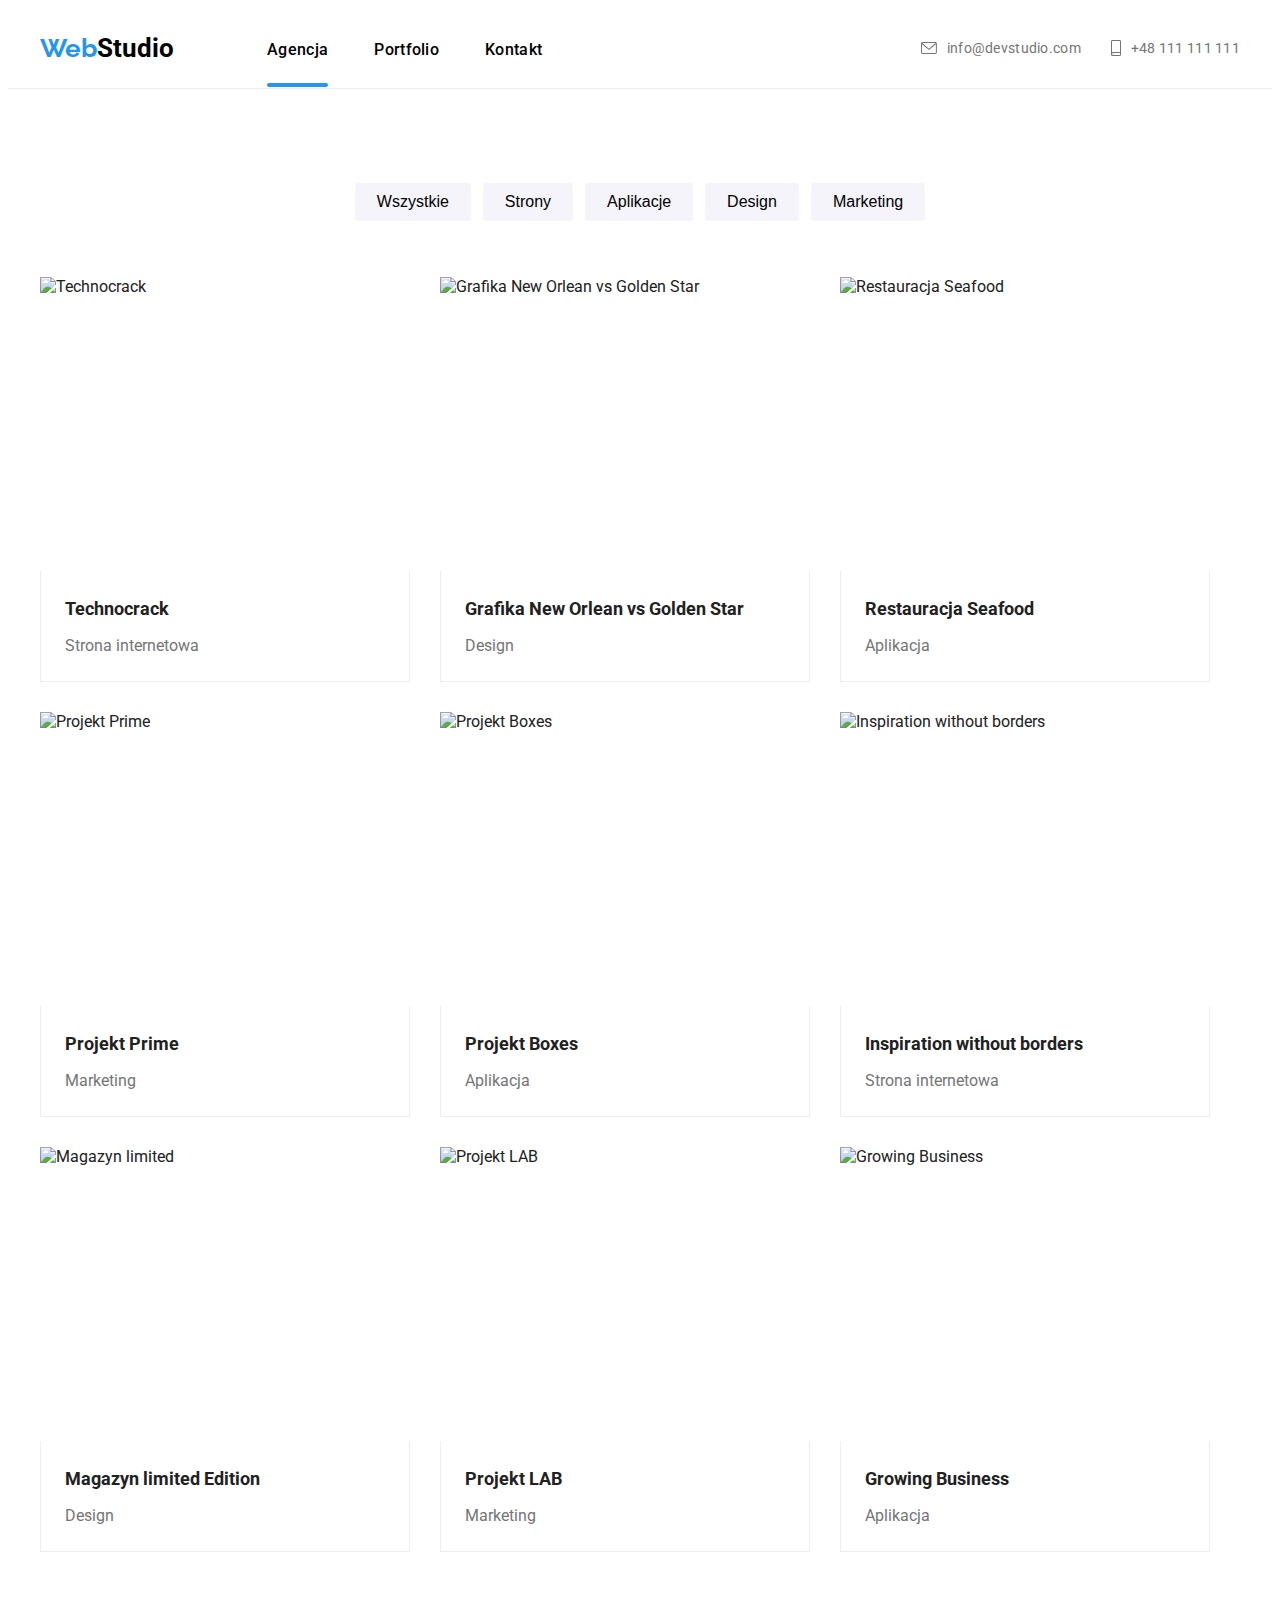
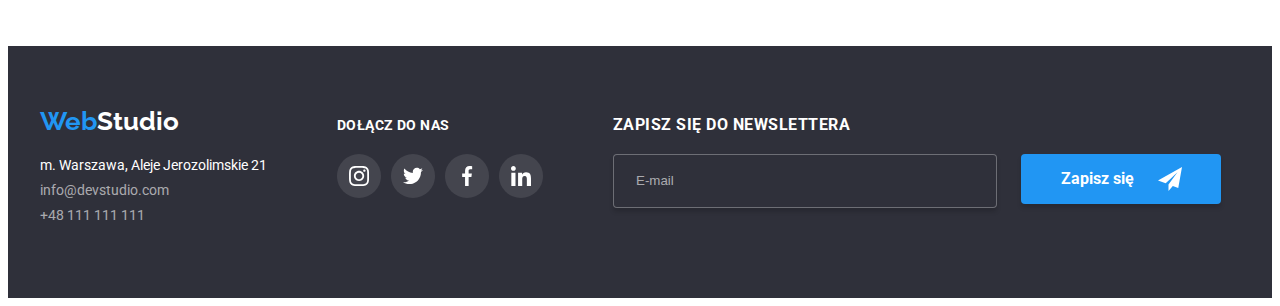
==== commit edcaabc5: "mobile-menu" ====
--- a/portfolio.html
+++ b/portfolio.html
@@ -26,14 +26,18 @@
                         </a>
                         <nav>
                             <ul class="left-group__menu">
-                                <li><a class="left-group__link" href="index.html">Agencja</a></li>
-
-                                <li class="active"><a class="left-group__link" href="portfolio.html">Portfolio</a></li>
+                                <li class="active"><a class="left-group__link" href="index.html">Agencja</a></li>
+
+                                <li><a class="left-group__link" href="portfolio.html">Portfolio</a></li>
 
                                 <li><a class="left-group__link" href="#">Kontakt</a></li>
                             </ul>
                         </nav>
                     </div>
+
+
+
+
 
                     <ul class="contact">
                         <li>
@@ -54,11 +58,65 @@
                             </a>
                         </li>
                     </ul>
+                    <button class="menu-toggle js-open-menu" aria-expanded="false" aria-controls="mobile-menu">
+                        <svg width="24" height="24" fill="currentColor" viewBox="0 0 20 20"
+                            xmlns="http://www.w3.org/2000/svg">
+                            <path fill-rule="evenodd"
+                                d="M3 5a1 1 0 011-1h12a1 1 0 110 2H4a1 1 0 01-1-1zM3 10a1 1 0 011-1h12a1 1 0 110 2H4a1 1 0 01-1-1zM3 15a1 1 0 011-1h12a1 1 0 110 2H4a1 1 0 01-1-1z"
+                                clip-rule="evenodd"></path>
+                        </svg>
+                    </button>
+                    <div class="menu-container js-menu-container" id="mobile-menu">
+                        <button class="menu-toggle js-close-menu">
+                            <svg fill="currentColor" viewBox="0 0 20 20" xmlns="http://www.w3.org/2000/svg" width="24"
+                                height="24">
+                                <path fill-rule="evenodd"
+                                    d="M4.293 4.293a1 1 0 011.414 0L10 8.586l4.293-4.293a1 1 0 111.414 1.414L11.414 10l4.293 4.293a1 1 0 01-1.414 1.414L10 11.414l-4.293 4.293a1 1 0 01-1.414-1.414L8.586 10 4.293 5.707a1 1 0 010-1.414z"
+                                    clip-rule="evenodd"></path>
+                            </svg>
+                        </button>
+
+                        <div class="mobile-nav">
+                            <div class="mobile-nav__upper">
+                                <ul class="mobile-nav__list">
+                                    <li class="mobile-nav__item"><a class="mobile-nav__link"
+                                            href="index.html">Agencja</a>
+                                    </li>
+                                    <li class="mobile-nav__item"><a class="mobile-nav__link"
+                                            href="portfolio.html">Portfolio</a></li>
+                                    <li class="mobile-nav__item"><a class="mobile-nav__link" href="#">Kontakt</a>
+                                    </li>
+                                </ul>
+                            </div>
+                            <div class="mobile-nav__lower">
+                                <a href="tel:+48111111111" class="mobile-contact__phone">
+                                    +48 111 111 111
+                                </a>
+                                <a href="mailto:info@devstudio.com" class="mobile-contact__email">
+                                    info@devstudio.com
+                                </a>
+                                <div class="mobile-socials">
+                                    <ul class="mobile-socials__list">
+                                        <li class="mobile-socials__item"><a href=""
+                                                class="mobile-socials__link">Instagram</a></li>
+                                        <li class="mobile-socials__item"><a href=""
+                                                class="mobile-socials__link">Twitter</a>
+                                        </li>
+                                        <li class="mobile-socials__item"><a href=""
+                                                class="mobile-socials__link">Facebook</a>
+                                        </li>
+                                        <li class="mobile-socials__item"><a href=""
+                                                class="mobile-socials__link">Linkedin</a>
+                                        </li>
+                                    </ul>
+                                </div>
+                            </div>
+                        </div>
+                    </div>
                 </div>
             </div>
         </section>
     </header>
-
     <main>
         <div class="container section">
             <section class="filters">
@@ -277,6 +335,7 @@
             </div>
         </div>
     </footer>
+    <script src="./js/hamburger-menu.js"></script>
 </body>
 
 </html>--- a/css/main.min.css
+++ b/css/main.min.css
@@ -1 +1 @@
-.navigation{height:80px;border-bottom:1px solid #ececec}.navbar{display:flex;justify-content:space-between;align-items:center}.left-group{display:flex;flex-direction:row;justify-content:space-between;align-items:center}.left-group__logo{text-decoration:none}.left-group__name{color:#000;margin-right:93px;font-size:26px;line-height:1.19;margin-top:24px}.left-group__menu{display:flex;justify-content:space-between;flex-wrap:nowrap;flex-direction:row;width:254px}.left-group__menu li{display:inline-block;padding-top:32px;padding-bottom:28px}.left-group__menu li:not(:last-child){margin-right:46px}.left-group__menu .active{position:relative}.left-group__menu .active::after{position:absolute;content:"";display:block;width:100%;height:4px;bottom:0px;background:#2196f3;border-radius:2px}.left-group__link{text-decoration:none;color:#000;font-weight:500;letter-spacing:.02em;padding-bottom:28px;text-decoration:none}.left-group__link:hover,.left-group__link:focus{color:#2196f3;transition:cubic-bezier(0.4, 0, 0.2, 1) 250ms}.contact{display:flex;justify-content:space-between;flex-wrap:nowrap;flex-direction:row;align-items:center;padding-left:345px;gap:30px}.contact__link{display:flex;align-items:center;font-size:14px;letter-spacing:.02em;color:#757575;fill:#757575;text-decoration:none}.contact__link:hover,.contact__link:focus{color:#2196f3;fill:#2196f3;transition:cubic-bezier(0.4, 0, 0.2, 1) 250ms}.contact__icon{margin-right:10px}.name-accent{font-family:"Raleway",sans-serif;color:#2196f3;font-weight:700;font-size:26px;list-style:1.19}@media only screen and (min-width: 768px)and (max-width: 1199px){.contact{flex-direction:column;padding:0;gap:10px;align-items:flex-start}.left-group__name{font-size:24px;line-height:1.16}.name-accent{font-size:24px;line-height:1.16}}@media only screen and (max-width: 767px){.contact{display:none}.left-group{justify-content:space-between}.left-group__name{font-size:24px;line-height:1.16}.left-group__menu{display:none}.name-accent{font-size:24px;line-height:1.16}}.slider{min-width:100%;background:linear-gradient(rgba(47, 48, 58, 0.4), rgba(47, 48, 58, 0.4)),url(../images/slideroverlay.jpg) no-repeat center}.main-header{height:600px}.main-header__content{display:flex;flex-direction:column;text-align:center;align-items:center;justify-content:center;z-index:10}.main-header__text{font-family:"Roboto";width:100%;font-weight:900;font-size:44px;margin:0;text-align:center;padding-top:200px;text-transform:uppercase;color:#fff;z-index:10}.main-header__button{width:200px;height:50px;background-color:#2196f3;font-family:"Roboto";cursor:pointer;font-weight:700;font-size:16px;color:#fff;text-align:center;box-shadow:0px 4px 4px rgba(0,0,0,.15);border-radius:4px;border:none;margin-top:30px;z-index:10}@media only screen and (min-width: 768px)and (max-width: 1199px){.slider{min-width:100%}.main-header{height:400px;justify-content:center}.main-header__content{justify-content:center}.main-header__text{font-weight:900;font-size:26px;line-height:1.62;text-align:center;padding-top:118px}}@media only screen and (max-width: 767px){.slider{width:100%}.main-header{height:400px;justify-content:center}.main-header__content{justify-content:center}.main-header__text{font-weight:900;font-size:26px;line-height:1.62;text-align:center;padding-top:118px}}.features{display:flex;padding-top:94px;gap:30px}.features__background{height:120px;display:flex;justify-content:center;align-items:center;padding:25px 100px;background-color:#f5f4fa}.features__client{display:block}.features__title{font-weight:700;font-size:14px;line-height:1.14;margin-bottom:10px}.features__content{font-size:14px;line-height:1.71;color:#757575;letter-spacing:.03em}@media only screen and (max-width: 767px){.features{display:flex;flex-direction:column;padding-top:60px}.features__background{height:120px;display:flex;padding:25px 100px}.features__icon{display:flex;justify-content:center}.features__title{text-align:center}.features__content{text-align:center}}@media only screen and (min-width: 768px)and (max-width: 1199px){.features{display:flex;flex-wrap:wrap;gap:30px;padding-top:60px}.features__client{flex-basis:calc((100% - 30px)/2)}.features__background{height:120px;display:flex;justify-content:center;padding:25px 100}}.whatwedo__title{font-family:"Roboto";font-weight:700;font-size:36px;line-height:1.17;letter-spacing:.03em;text-align:center;margin-bottom:50px}.whatwedo__list{display:flex;justify-content:center;gap:30px}.whatwedo__item{position:relative;display:inline-block}.whatwedo__label{position:absolute;bottom:0;left:0;margin:0;width:100%;height:70px;background:rgba(47,48,58,.8);color:#fff}.whatwedo__description{margin:0;padding:0;display:flex;justify-content:center;align-items:center;height:100%}.whatwedo__image{width:370;height:294}@media only screen and (max-width: 1199px){.whatwedo{display:none}}.team{background:#f5f4fa}.team__cards{display:flex;gap:30px}.team__title{font-family:"Roboto";font-weight:700;font-size:36px;line-height:1.17;text-align:center;margin-bottom:50px}.card{border:1px solid #eee;width:270px;box-shadow:0px 1px 3px rgba(0,0,0,.12),0px 1px 1px rgba(0,0,0,.14),0px 2px 1px rgba(0,0,0,.2);border-radius:0px 0px 4px 4px;background-color:#fff;display:inline-block;margin:0;border:none}.card__details{margin-top:30px;margin-bottom:30px}.card__image{height:260px;max-width:100%}.card__title{font-weight:500;font-size:16px;color:#212121;text-align:center}.card__description{font-size:16px;color:#757575;text-align:center;margin-top:10px;padding-bottom:15px}.social__link-row{margin:0;padding:0 32px;width:100%;gap:10px;display:inline-flex;justify-content:center;align-items:center}.social__link{display:inline-flex;justify-content:center;align-items:center;fill:#afb1b8;width:44px;height:44px;border-radius:50%;transition:cubic-bezier(0.4, 0, 0.2, 1) 250ms}.social__link:hover,.social__link:focus{background:#2196f3;fill:#fff}.social__icon{width:20px;height:20px}@media only screen and (max-width: 767px){.team__cards{display:flex;flex-direction:column}.card{width:100%}.card__image{min-width:100%;height:100%}}@media only screen and (min-width: 768px)and (max-width: 1199px){.team__cards{display:flex;flex-wrap:wrap;gap:30px}.team__item{flex-basis:calc((100% - 30px)/2)}.card{width:100%}.card__image{min-width:100%;height:100%}}.footer{width:100%;min-height:252px;background-color:#2f303a}.footer__row{display:flex;flex-direction:row}.footer__left{display:flex;flex-direction:row}.footer__header{color:#fff;margin:0;padding-bottom:20px;font-family:"Raleway";font-size:26px;line-height:1.192}.footer__logo{text-decoration:none}.footer__links a{display:block;font-size:14px;color:rgba(255,255,255,.6);margin-top:9px;text-decoration:none}.footer a:focus,.footer a:hover{color:#2196f3;transition:cubic-bezier(0.4, 0, 0.2, 1) 250ms}.footer__content{padding-top:60px}.footer__address{color:#fff;font-size:14px}.social-footer{margin-left:70px}.social-footer__title{color:#fff;text-transform:uppercase;margin:0;padding-top:72px;font-family:"Roboto";font-weight:700;font-size:14px;line-height:1.14;letter-spacing:.03em;text-transform:uppercase}.social-footer__links{display:inline-flex;list-style:none;margin:0;padding-top:20px;gap:10px;width:100%}.social-footer__link{display:inline-flex;justify-content:center;align-items:center;fill:#fff;width:44px;height:44px;background:rgba(255,255,255,.1);border-radius:50%}.social-footer__link:hover,.social-footer__link:focus{border-radius:50%;background:#2196f3;transition:cubic-bezier(0.4, 0, 0.2, 1) 250ms}.social-footer__icon{width:20px;height:20px}@media only screen and (min-width: 768px)and (max-width: 1199px){.footer__row{flex-direction:column;justify-content:center}.footer__content{display:flex;flex-direction:column;align-items:center}.footer__address{display:flex;flex-direction:column;align-items:center}.footer__left{justify-content:center}.footer__right{display:flex;justify-content:center}.social-footer{display:flex;flex-direction:column;align-items:center}}@media only screen and (max-width: 767px){.footer{min-width:100%}.footer__row{flex-direction:column;justify-content:center}.footer__content{display:flex;flex-direction:column;align-items:center}.footer__address{display:flex;flex-direction:column;align-items:center}.footer__left{flex-direction:column;justify-content:center}.footer__right{display:flex;justify-content:center;width:100%}.social-footer{margin-left:0;display:flex;flex-direction:column;align-items:center}.social-footer__links{justify-content:center}}.clients__title{font-family:"Roboto";font-weight:700;font-size:36px;line-height:1.17;text-align:center;margin-bottom:50px}.clients__list{list-style:none;padding:0;margin:0;display:flex;gap:30px}.clients__link{min-width:170px;height:92px;display:inline-flex;justify-content:center;align-items:center;fill:#afb1b8;border-radius:4px;border:1px solid #afb1b8}.clients__link:hover,.clients__link:focus{fill:#2196f3;border:1px solid #2196f3;transition:cubic-bezier(0.4, 0, 0.2, 1) 250ms}.clients__icon{width:106px;height:60px}@media only screen and (max-width: 767px){.clients__list{display:flex;flex-wrap:wrap;justify-content:center;align-items:center;gap:30px}.clients__item{flex-basis:calc((100% - 30px)/2)}.clients__link{width:100%}}@media only screen and (min-width: 768px)and (max-width: 1199px){.clients__list{display:flex;flex-wrap:wrap;justify-content:center;align-items:center;gap:30px}.clients__item{flex-basis:calc((100% - 60px)/3)}.clients__link{width:100%}}.filters{display:flex;justify-content:center;margin-bottom:56px}.filters li{list-style-type:none;display:inline}.filters__button{height:38px;color:#000;font-weight:500;text-align:center;font-size:16px;cursor:pointer;background-color:#f5f4fa;border-radius:4px;border:none;text-align:center;margin:0 4px;padding:6px 22px 6px 22px}.filters__button:focus,.filters__button:hover{background-color:#2196f3;color:#fff;box-shadow:0px 3px 1px rgba(0,0,0,.1),0px 1px 2px rgba(0,0,0,.08),0px 2px 2px rgba(0,0,0,.12);transition:cubic-bezier(0.4, 0, 0.2, 1) 250ms}.product{display:flex}.product__gallery{display:flex;gap:30px;flex-wrap:wrap}.product__title{font-weight:700;font-size:18px;color:#212121;padding-top:20px;line-height:2}.product__description{font-size:16px;padding-top:4px;color:#757575;padding-bottom:20px;line-height:1.87}.product__details{position:relative;border-bottom:1px solid #eee;border-left:1px solid #eee;border-right:1px solid #eee;padding:0;overflow:hidden;padding-left:24px;background-color:#fff;transition:cubic-bezier(0.4, 0, 0.2, 1) 250ms}.product__image{width:370px;height:294px;display:block}.product__card{position:relative;width:100%;background:#fff;border:none;overflow:hidden;margin:0}.product__card:focus,.product__card:hover,.product__card:hover .product__overlay{box-shadow:0px 1px 1px rgba(0,0,0,.12),0px 4px 4px rgba(0,0,0,.06),1px 4px 6px rgba(0,0,0,.16);transform:translatex(0);transition:cubic-bezier(0.4, 0, 0.2, 1) 250ms}.product__overlay{position:absolute;top:0;left:0;width:100%;height:100%;background:rgba(33,150,243,.9);transform:translatey(100%);transition:transform 250ms ease}.product__overlay>p{color:#fff;font-size:18px;line-height:1.56;letter-spacing:.03em;padding-top:49px;padding-left:24px}@media only screen and (max-width: 767px){.product__gallery{display:flex;width:100%;height:auto;gap:30px}.product__item{width:100%}.product__image{min-width:100%;height:auto}.product__card{width:100%;height:100%}}@media only screen and (min-width: 768px)and (max-width: 1199px){.product__gallery{display:flex;flex-wrap:wrap;gap:30px}.product__image{width:100%;height:100%}.product__item{flex-basis:calc((100% - 30px)/2)}.product__card{width:100%}}.modal__container{position:fixed;height:100%;width:100%;top:0;left:0;z-index:10}.modal__container.in .modal__background{background:rgba(0,0,0,0);animation:fadeIn .5s cubic-bezier(0.165, 0.84, 0.44, 1) forwards}.modal__container.in .modal__background .modal{animation:slideIn .5s cubic-bezier(0.165, 0.84, 0.44, 1) forwards}.modal__container.out{animation:quickScaleDown 0s .5s linear forwards}.modal__container.out .modal__background{animation:fadeOut .5s cubic-bezier(0.165, 0.84, 0.44, 1) forwards}.modal__container.out .modal__background .modal{animation:slideOut .5s cubic-bezier(0.165, 0.84, 0.44, 1) forwards}.is-hidden{display:none}.modal__background{position:fixed;left:0;top:0;display:flex;justify-content:center;align-items:center;width:100%;height:100%;z-index:12;background:rgba(0,0,0,.3)}.modal{position:absolute;top:221px;width:528px;min-height:581px;box-shadow:0px 1px 3px rgba(0,0,0,.12),0px 1px 1px rgba(0,0,0,.14),0px 2px 1px rgba(0,0,0,.2);background-color:#fff;border-radius:4px}.modal button[type=button]{position:absolute;top:8px;right:8px;width:30px;height:30px;background-color:#fff;border:1px solid rgba(0,0,0,.1);border-radius:50px;cursor:pointer}@keyframes fadeIn{0%{background:rgba(0,0,0,0)}100%{background:rgba(0,0,0,.7)}}@keyframes fadeOut{0%{background:rgba(0,0,0,.7)}100%{background:rgba(0,0,0,0)}}@keyframes quickScaleDown{0%{transform:scale(0)}99.9%{transform:scale(1)}100%{transform:scale(0)}}@keyframes slideIn{0%{transform:translateX(-1500px) scaleX(1) rotate(360deg)}70%{transform:translateX(30px) scaleX(0.9)}100%{transform:translateX(0px) scaleX(1) rotate(0deg)}}@keyframes slideOut{0%{transform:translateX(0px) scaleX(1) rotate(0deg)}30%{transform:translateX(-30px) scaleX(1.1)}100%{transform:translateX(1500px) scaleX(1) rotate(360deg)}}@media only screen and (min-width: 768px)and (max-width: 1199px){.modal{max-width:450px;top:93px;justify-content:center}}@media only screen and (max-width: 767px){.modal{max-width:450px;top:93px;justify-content:center}}.order{padding-left:40px;padding-right:40px}.order__icon{width:18px;height:18px}.order__label{position:relative}.order__label:hover,.order__label:active,.order__label:focus,.order__label:focus-within{border-color:#2196f3;fill:#2196f3}.order__label>.label__title{font-size:12px;line-height:1.16;letter-spacing:.01em;color:#757575}.order__label>.input__icon{width:18px;height:18px;display:block;position:absolute;top:34px;left:10px}.order__container{display:flex;flex-direction:column}.order__input{width:448px;height:40px;text-indent:42px;border:1px solid rgba(33,33,33,.2);border-radius:4px;margin-top:4px;margin-bottom:10px;outline:none}.order__input:hover,.order__input:active,.order__input:focus{border-color:#2196f3;fill:#2196f3}.order__title{font-family:"Roboto";font-weight:700;font-size:20px;line-height:1.15;text-align:center;letter-spacing:.03em;color:#212121;margin-bottom:12px;margin-top:40px}.order__button{width:200px;height:50px;background-color:#2196f3;font-family:"Roboto";cursor:pointer;font-weight:700;font-size:16px;color:#fff;text-align:center;box-shadow:0px 4px 4px rgba(0,0,0,.15);border-radius:4px;border:none;margin:30px auto 40px}.checkbox{position:relative;margin:auto}.checkbox__input{position:absolute;top:3px;left:-25px;width:16px;height:16px;opacity:1;cursor:pointer;z-index:1}#order__comment{width:448px;height:120px;text-indent:0px;resize:none}.order__checkbox input:checked~.icon-check{display:block}.check-icon{display:none;position:absolute;z-index:10;height:16px;width:16px;z-index:5;top:3px;left:-25px}#order__policies{font-size:14px;line-height:1.71;margin-top:20px}.newsletter{padding-left:70px;padding-top:70px}.newsletter__form{position:relative;display:inline-flex;gap:24px}.newsletter__email{width:358px;height:50px;padding-left:22px;background-color:#2f303a;color:#fff;border:1px solid rgba(255,255,255,.3);box-shadow:0px 4px 4px rgba(0,0,0,.15);border-radius:4px;transition:transform 250ms ease-in,box-shadow 250ms ease-in}.newsletter__email::placeholder{color:rgba(255,255,255,.6)}.newsletter__email:focus{outline:none;border:2px solid;border-color:#2196f3}.newsletter__header{font-weight:700;line-height:1.14;letter-spacing:.03em;text-transform:uppercase;color:#fff;padding-bottom:20px}.newsletter__button{display:flex;flex-direction:row;width:200px;height:50px;background-color:#2196f3;font-family:"Roboto";cursor:pointer;justify-content:center;align-items:center;font-weight:700;font-size:16px;color:#fff;box-shadow:0px 4px 4px rgba(0,0,0,.15);border-radius:4px;border:none;padding:0}.newsletter__icon{width:24px;height:24px;margin-left:24px}@media only screen and (min-width: 768px)and (max-width: 1199px){.newsletter{display:flex;padding:0;margin:60px 0;flex-direction:column;justify-content:center;align-items:center}.newsletter__form{display:flex;flex-direction:column;justify-content:center;align-items:center}.newsletter__email{max-width:450px}.newsletter__icon{right:80px;top:90px}.order__input{width:370px}#order__comment{width:370px}#order__policies{font-size:12px;line-height:1.16;width:346px}.checkbox{max-width:370px}}@media only screen and (max-width: 767px){.newsletter{display:flex;padding:0;margin:60px 0;flex-direction:column;justify-content:center;align-items:center;max-width:100%}.newsletter__form{display:flex;flex-direction:column;justify-content:center;align-items:center;max-width:100%}.newsletter__email{max-width:100%}.newsletter__icon{right:60px;top:90px}.order__input{width:370px}#order__comment{width:370px}#order__policies{font-size:12px;line-height:1.16;width:346px}.checkbox{max-width:370px}}.navbutton-mobile{display:none;margin-top:.4rem;font-size:10px;text-align:center;position:relative;border:none;padding:10px 10px;text-align:center;text-decoration:none;font-size:10px;transition-duration:.5s;overflow:hidden;cursor:pointer;border-radius:4px;transform:translatey(40px) translateX(5vw)}.menu{display:flex;padding:0;margin:0;list-style:none}@media(max-width: 767px){.menu{display:none}}.menu .link{padding:10px;color:inherit;text-decoration:none}.menu .link:hover,.menu .link:focus{text-decoration:underline}.menu-toggle{min-height:40px;min-width:40px;display:flex;align-items:center;justify-content:center;margin:0;padding:0;background-color:rgba(0,0,0,0);cursor:pointer;border:none;border-radius:50%;outline:none}@media(min-width: 768px){.menu-toggle{display:none}}.menu-toggle:hover,.menu-toggle:focus{color:#2196f3}.menu-container{position:fixed;top:0;left:0;width:100vw;height:100vh;padding:32px;background-color:#fff;z-index:999;transform:translateX(100%);transition:transform 250ms ease-in-out}.menu-container.is-open{transform:translateX(0)}.menu-container .menu-toggle{position:absolute;top:16px;right:16px;color:#000}.mobile-menu{padding:0;margin:0;list-style:none}.mobile-menu .link{display:block;padding:10px;color:#000;text-decoration:none}body{font-family:"Roboto","Raleway",sans-serif;color:#212121;background-color:#fff;box-sizing:border-box}ul,p{list-style:none;padding:0;margin:0}.section{padding-bottom:94px;padding-top:94px}.container{max-width:1200px;margin:auto;padding-left:15px;padding-right:15px}address{font-style:normal}/*# sourceMappingURL=main.min.css.map */+.navigation{height:80px;border-bottom:1px solid #ececec}.navbar{display:flex;justify-content:space-between;align-items:center}.left-group{display:flex;flex-direction:row;justify-content:space-between;align-items:center}.left-group__logo{text-decoration:none}.left-group__name{color:#000;margin-right:93px;font-size:26px;line-height:1.19;margin-top:24px}.left-group__menu{display:flex;justify-content:space-between;flex-wrap:nowrap;flex-direction:row;width:254px}.left-group__menu li{display:inline-block;padding-top:32px;padding-bottom:28px}.left-group__menu li:not(:last-child){margin-right:46px}.left-group__menu .active{position:relative}.left-group__menu .active::after{position:absolute;content:"";display:block;width:100%;height:4px;bottom:0px;background:#2196f3;border-radius:2px}.left-group__link{text-decoration:none;color:#000;font-weight:500;letter-spacing:.02em;padding-bottom:28px;text-decoration:none}.left-group__link:hover,.left-group__link:focus{color:#2196f3;transition:cubic-bezier(0.4, 0, 0.2, 1) 250ms}.contact{display:flex;justify-content:space-between;flex-wrap:nowrap;flex-direction:row;align-items:center;padding-left:345px;gap:30px}.contact__link{display:flex;align-items:center;font-size:14px;letter-spacing:.02em;color:#757575;fill:#757575;text-decoration:none}.contact__link:hover,.contact__link:focus{color:#2196f3;fill:#2196f3;transition:cubic-bezier(0.4, 0, 0.2, 1) 250ms}.contact__icon{margin-right:10px}.name-accent{font-family:"Raleway",sans-serif;color:#2196f3;font-weight:700;font-size:26px;list-style:1.19}@media only screen and (min-width: 768px)and (max-width: 1199px){.contact{flex-direction:column;padding:0;gap:10px;align-items:flex-start}.left-group__name{font-size:24px;line-height:1.16}.name-accent{font-size:24px;line-height:1.16}}@media only screen and (max-width: 767px){.contact{display:none}.left-group{justify-content:space-between}.left-group__name{font-size:24px;line-height:1.16}.left-group__menu{display:none}.name-accent{font-size:24px;line-height:1.16}}.slider{min-width:100%;background:linear-gradient(rgba(47, 48, 58, 0.4), rgba(47, 48, 58, 0.4)),url(../images/slideroverlay.jpg) no-repeat center}.main-header{height:600px}.main-header__content{display:flex;flex-direction:column;text-align:center;align-items:center;justify-content:center;z-index:10}.main-header__text{font-family:"Roboto";width:100%;font-weight:900;font-size:44px;margin:0;text-align:center;padding-top:200px;text-transform:uppercase;color:#fff;z-index:10}.main-header__button{width:200px;height:50px;background-color:#2196f3;font-family:"Roboto";cursor:pointer;font-weight:700;font-size:16px;color:#fff;text-align:center;box-shadow:0px 4px 4px rgba(0,0,0,.15);border-radius:4px;border:none;margin-top:30px;z-index:10}@media only screen and (min-width: 768px)and (max-width: 1199px){.slider{min-width:100%}.main-header{height:400px;justify-content:center}.main-header__content{justify-content:center}.main-header__text{font-weight:900;font-size:26px;line-height:1.62;text-align:center;padding-top:118px}}@media only screen and (max-width: 767px){.slider{width:100%}.main-header{height:400px;justify-content:center}.main-header__content{justify-content:center}.main-header__text{font-weight:900;font-size:26px;line-height:1.62;text-align:center;padding-top:118px}}.features{display:flex;padding-top:94px;gap:30px}.features__background{height:120px;display:flex;justify-content:center;align-items:center;padding:25px 100px;background-color:#f5f4fa}.features__client{display:block}.features__title{font-weight:700;font-size:14px;line-height:1.14;margin-bottom:10px}.features__content{font-size:14px;line-height:1.71;color:#757575;letter-spacing:.03em}@media only screen and (max-width: 767px){.features{display:flex;flex-direction:column;padding-top:60px}.features__background{height:120px;display:flex;padding:25px 100px}.features__icon{display:flex;justify-content:center}.features__title{text-align:center}.features__content{text-align:center}}@media only screen and (min-width: 768px)and (max-width: 1199px){.features{display:flex;flex-wrap:wrap;gap:30px;padding-top:60px}.features__client{flex-basis:calc((100% - 30px)/2)}.features__background{height:120px;display:flex;justify-content:center;padding:25px 100}}.whatwedo__title{font-family:"Roboto";font-weight:700;font-size:36px;line-height:1.17;letter-spacing:.03em;text-align:center;margin-bottom:50px}.whatwedo__list{display:flex;justify-content:center;gap:30px}.whatwedo__item{position:relative;display:inline-block}.whatwedo__label{position:absolute;bottom:0;left:0;margin:0;width:100%;height:70px;background:rgba(47,48,58,.8);color:#fff}.whatwedo__description{margin:0;padding:0;display:flex;justify-content:center;align-items:center;height:100%}.whatwedo__image{width:370;height:294}@media only screen and (max-width: 1199px){.whatwedo{display:none}}.team{background:#f5f4fa}.team__cards{display:flex;gap:30px}.team__title{font-family:"Roboto";font-weight:700;font-size:36px;line-height:1.17;text-align:center;margin-bottom:50px}.card{border:1px solid #eee;width:270px;box-shadow:0px 1px 3px rgba(0,0,0,.12),0px 1px 1px rgba(0,0,0,.14),0px 2px 1px rgba(0,0,0,.2);border-radius:0px 0px 4px 4px;background-color:#fff;display:inline-block;margin:0;border:none}.card__details{margin-top:30px;margin-bottom:30px}.card__image{height:260px;max-width:100%}.card__title{font-weight:500;font-size:16px;color:#212121;text-align:center}.card__description{font-size:16px;color:#757575;text-align:center;margin-top:10px;padding-bottom:15px}.social__link-row{margin:0;padding:0 32px;width:100%;gap:10px;display:inline-flex;justify-content:center;align-items:center}.social__link{display:inline-flex;justify-content:center;align-items:center;fill:#afb1b8;width:44px;height:44px;border-radius:50%;transition:cubic-bezier(0.4, 0, 0.2, 1) 250ms}.social__link:hover,.social__link:focus{background:#2196f3;fill:#fff}.social__icon{width:20px;height:20px}@media only screen and (max-width: 767px){.team__cards{display:flex;flex-direction:column}.card{width:100%}.card__image{min-width:100%;height:100%}}@media only screen and (min-width: 768px)and (max-width: 1199px){.team__cards{display:flex;flex-wrap:wrap;gap:30px}.team__item{flex-basis:calc((100% - 30px)/2)}.card{width:100%}.card__image{min-width:100%;height:100%}}.footer{width:100%;min-height:252px;background-color:#2f303a}.footer__row{display:flex;flex-direction:row}.footer__left{display:flex;flex-direction:row}.footer__header{color:#fff;margin:0;padding-bottom:20px;font-family:"Raleway";font-size:26px;line-height:1.192}.footer__logo{text-decoration:none}.footer__links a{display:block;font-size:14px;color:rgba(255,255,255,.6);margin-top:9px;text-decoration:none}.footer a:focus,.footer a:hover{color:#2196f3;transition:cubic-bezier(0.4, 0, 0.2, 1) 250ms}.footer__content{padding-top:60px}.footer__address{color:#fff;font-size:14px}.social-footer{margin-left:70px}.social-footer__title{color:#fff;text-transform:uppercase;margin:0;padding-top:72px;font-family:"Roboto";font-weight:700;font-size:14px;line-height:1.14;letter-spacing:.03em;text-transform:uppercase}.social-footer__links{display:inline-flex;list-style:none;margin:0;padding-top:20px;gap:10px;width:100%}.social-footer__link{display:inline-flex;justify-content:center;align-items:center;fill:#fff;width:44px;height:44px;background:rgba(255,255,255,.1);border-radius:50%}.social-footer__link:hover,.social-footer__link:focus{border-radius:50%;background:#2196f3;transition:cubic-bezier(0.4, 0, 0.2, 1) 250ms}.social-footer__icon{width:20px;height:20px}@media only screen and (min-width: 768px)and (max-width: 1199px){.footer__row{flex-direction:column;justify-content:center}.footer__content{display:flex;flex-direction:column;align-items:center}.footer__address{display:flex;flex-direction:column;align-items:center}.footer__left{justify-content:center}.footer__right{display:flex;justify-content:center}.social-footer{display:flex;flex-direction:column;align-items:center}}@media only screen and (max-width: 767px){.footer{min-width:100%}.footer__row{flex-direction:column;justify-content:center}.footer__content{display:flex;flex-direction:column;align-items:center}.footer__address{display:flex;flex-direction:column;align-items:center}.footer__left{flex-direction:column;justify-content:center}.footer__right{display:flex;justify-content:center;width:100%}.social-footer{margin-left:0;display:flex;flex-direction:column;align-items:center}.social-footer__links{justify-content:center}}.clients__title{font-family:"Roboto";font-weight:700;font-size:36px;line-height:1.17;text-align:center;margin-bottom:50px}.clients__list{list-style:none;padding:0;margin:0;display:flex;gap:30px}.clients__link{min-width:170px;height:92px;display:inline-flex;justify-content:center;align-items:center;fill:#afb1b8;border-radius:4px;border:1px solid #afb1b8}.clients__link:hover,.clients__link:focus{fill:#2196f3;border:1px solid #2196f3;transition:cubic-bezier(0.4, 0, 0.2, 1) 250ms}.clients__icon{width:106px;height:60px}@media only screen and (max-width: 767px){.clients__list{display:flex;flex-wrap:wrap;justify-content:center;align-items:center;gap:30px}.clients__item{flex-basis:calc((100% - 30px)/2)}.clients__link{width:100%}}@media only screen and (min-width: 768px)and (max-width: 1199px){.clients__list{display:flex;flex-wrap:wrap;justify-content:center;align-items:center;gap:30px}.clients__item{flex-basis:calc((100% - 60px)/3)}.clients__link{width:100%}}.filters{display:flex;justify-content:center;margin-bottom:56px}.filters li{list-style-type:none;display:inline}.filters__button{height:38px;color:#000;font-weight:500;text-align:center;font-size:16px;cursor:pointer;background-color:#f5f4fa;border-radius:4px;border:none;text-align:center;margin:0 4px;padding:6px 22px 6px 22px}.filters__button:focus,.filters__button:hover{background-color:#2196f3;color:#fff;box-shadow:0px 3px 1px rgba(0,0,0,.1),0px 1px 2px rgba(0,0,0,.08),0px 2px 2px rgba(0,0,0,.12);transition:cubic-bezier(0.4, 0, 0.2, 1) 250ms}.product{display:flex}.product__gallery{display:flex;gap:30px;flex-wrap:wrap}.product__title{font-weight:700;font-size:18px;color:#212121;padding-top:20px;line-height:2}.product__description{font-size:16px;padding-top:4px;color:#757575;padding-bottom:20px;line-height:1.87}.product__details{position:relative;border-bottom:1px solid #eee;border-left:1px solid #eee;border-right:1px solid #eee;padding:0;overflow:hidden;padding-left:24px;background-color:#fff;transition:cubic-bezier(0.4, 0, 0.2, 1) 250ms}.product__image{width:370px;height:294px;display:block}.product__card{position:relative;width:100%;background:#fff;border:none;overflow:hidden;margin:0}.product__card:focus,.product__card:hover,.product__card:hover .product__overlay{box-shadow:0px 1px 1px rgba(0,0,0,.12),0px 4px 4px rgba(0,0,0,.06),1px 4px 6px rgba(0,0,0,.16);transform:translatex(0);transition:cubic-bezier(0.4, 0, 0.2, 1) 250ms}.product__overlay{position:absolute;top:0;left:0;width:100%;height:100%;background:rgba(33,150,243,.9);transform:translatey(100%);transition:transform 250ms ease}.product__overlay>p{color:#fff;font-size:18px;line-height:1.56;letter-spacing:.03em;padding-top:49px;padding-left:24px}@media only screen and (max-width: 767px){.product__gallery{display:flex;width:100%;height:auto;gap:30px}.product__item{width:100%}.product__image{min-width:100%;height:auto}.product__card{width:100%;height:100%}}@media only screen and (min-width: 768px)and (max-width: 1199px){.product__gallery{display:flex;flex-wrap:wrap;gap:30px}.product__image{width:100%;height:100%}.product__item{flex-basis:calc((100% - 30px)/2)}.product__card{width:100%}}.modal__container{position:fixed;height:100%;width:100%;top:0;left:0;z-index:10}.modal__container.in .modal__background{background:rgba(0,0,0,0);animation:fadeIn .5s cubic-bezier(0.165, 0.84, 0.44, 1) forwards}.modal__container.in .modal__background .modal{animation:slideIn .5s cubic-bezier(0.165, 0.84, 0.44, 1) forwards}.modal__container.out{animation:quickScaleDown 0s .5s linear forwards}.modal__container.out .modal__background{animation:fadeOut .5s cubic-bezier(0.165, 0.84, 0.44, 1) forwards}.modal__container.out .modal__background .modal{animation:slideOut .5s cubic-bezier(0.165, 0.84, 0.44, 1) forwards}.is-hidden{display:none}.modal__background{position:fixed;left:0;top:0;display:flex;justify-content:center;align-items:center;width:100%;height:100%;z-index:12;background:rgba(0,0,0,.3)}.modal{position:absolute;top:221px;width:528px;min-height:581px;box-shadow:0px 1px 3px rgba(0,0,0,.12),0px 1px 1px rgba(0,0,0,.14),0px 2px 1px rgba(0,0,0,.2);background-color:#fff;border-radius:4px}.modal button[type=button]{position:absolute;top:8px;right:8px;width:30px;height:30px;background-color:#fff;border:1px solid rgba(0,0,0,.1);border-radius:50px;cursor:pointer}@keyframes fadeIn{0%{background:rgba(0,0,0,0)}100%{background:rgba(0,0,0,.7)}}@keyframes fadeOut{0%{background:rgba(0,0,0,.7)}100%{background:rgba(0,0,0,0)}}@keyframes quickScaleDown{0%{transform:scale(0)}99.9%{transform:scale(1)}100%{transform:scale(0)}}@keyframes slideIn{0%{transform:translateX(-1500px) scaleX(1) rotate(360deg)}70%{transform:translateX(30px) scaleX(0.9)}100%{transform:translateX(0px) scaleX(1) rotate(0deg)}}@keyframes slideOut{0%{transform:translateX(0px) scaleX(1) rotate(0deg)}30%{transform:translateX(-30px) scaleX(1.1)}100%{transform:translateX(1500px) scaleX(1) rotate(360deg)}}@media only screen and (min-width: 768px)and (max-width: 1199px){.modal{max-width:450px;top:93px;justify-content:center}}@media only screen and (max-width: 767px){.modal{max-width:450px;top:93px;justify-content:center}}.order{padding-left:40px;padding-right:40px}.order__icon{width:18px;height:18px}.order__label{position:relative}.order__label:hover,.order__label:active,.order__label:focus,.order__label:focus-within{border-color:#2196f3;fill:#2196f3}.order__label>.label__title{font-size:12px;line-height:1.16;letter-spacing:.01em;color:#757575}.order__label>.input__icon{width:18px;height:18px;display:block;position:absolute;top:34px;left:10px}.order__container{display:flex;flex-direction:column}.order__input{width:448px;height:40px;text-indent:42px;border:1px solid rgba(33,33,33,.2);border-radius:4px;margin-top:4px;margin-bottom:10px;outline:none}.order__input:hover,.order__input:active,.order__input:focus{border-color:#2196f3;fill:#2196f3}.order__title{font-family:"Roboto";font-weight:700;font-size:20px;line-height:1.15;text-align:center;letter-spacing:.03em;color:#212121;margin-bottom:12px;margin-top:40px}.order__button{width:200px;height:50px;background-color:#2196f3;font-family:"Roboto";cursor:pointer;font-weight:700;font-size:16px;color:#fff;text-align:center;box-shadow:0px 4px 4px rgba(0,0,0,.15);border-radius:4px;border:none;margin:30px auto 40px}.checkbox{position:relative;margin:auto}.checkbox__input{position:absolute;top:3px;left:-25px;width:16px;height:16px;opacity:1;cursor:pointer;z-index:1}#order__comment{width:448px;height:120px;text-indent:0px;resize:none}.order__checkbox input:checked~.icon-check{display:block}.check-icon{display:none;position:absolute;z-index:10;height:16px;width:16px;z-index:5;top:3px;left:-25px}#order__policies{font-size:14px;line-height:1.71;margin-top:20px}.newsletter{padding-left:70px;padding-top:70px}.newsletter__form{position:relative;display:inline-flex;gap:24px}.newsletter__email{width:358px;height:50px;padding-left:22px;background-color:#2f303a;color:#fff;border:1px solid rgba(255,255,255,.3);box-shadow:0px 4px 4px rgba(0,0,0,.15);border-radius:4px;transition:transform 250ms ease-in,box-shadow 250ms ease-in}.newsletter__email::placeholder{color:rgba(255,255,255,.6)}.newsletter__email:focus{outline:none;border:2px solid;border-color:#2196f3}.newsletter__header{font-weight:700;line-height:1.14;letter-spacing:.03em;text-transform:uppercase;color:#fff;padding-bottom:20px}.newsletter__button{display:flex;flex-direction:row;width:200px;height:50px;background-color:#2196f3;font-family:"Roboto";cursor:pointer;justify-content:center;align-items:center;font-weight:700;font-size:16px;color:#fff;box-shadow:0px 4px 4px rgba(0,0,0,.15);border-radius:4px;border:none;padding:0}.newsletter__icon{width:24px;height:24px;margin-left:24px}@media only screen and (min-width: 768px)and (max-width: 1199px){.newsletter{display:flex;padding:0;margin:60px 0;flex-direction:column;justify-content:center;align-items:center}.newsletter__form{display:flex;flex-direction:column;justify-content:center;align-items:center}.newsletter__email{max-width:450px}.newsletter__icon{right:80px;top:90px}.order__input{width:370px}#order__comment{width:370px}#order__policies{font-size:12px;line-height:1.16;width:346px}.checkbox{max-width:370px}}@media only screen and (max-width: 767px){.newsletter{display:flex;padding:0;margin:60px 0;flex-direction:column;justify-content:center;align-items:center;max-width:100%}.newsletter__form{display:flex;flex-direction:column;justify-content:center;align-items:center;max-width:100%}.newsletter__email{max-width:100%}.newsletter__icon{right:60px;top:90px}.order__input{width:370px}#order__comment{width:370px}#order__policies{font-size:12px;line-height:1.16;width:346px}.checkbox{max-width:370px}}.navbutton-mobile{display:none;margin-top:.4rem;font-size:10px;text-align:center;position:relative;border:none;padding:10px 10px;text-align:center;text-decoration:none;font-size:10px;transition-duration:.5s;overflow:hidden;cursor:pointer;border-radius:4px;transform:translatey(40px) translateX(5vw)}.menu{display:flex;padding:0;margin:0;list-style:none}@media(max-width: 767px){.menu{display:none}}.menu .link{padding:10px;color:inherit;text-decoration:none}.menu .link:hover,.menu .link:focus{text-decoration:underline}.menu-toggle{min-height:40px;min-width:40px;display:flex;align-items:center;justify-content:center;margin:0;padding:0;background-color:rgba(0,0,0,0);cursor:pointer;border:none;border-radius:50%;outline:none}@media(min-width: 768px){.menu-toggle{display:none}}.menu-toggle:hover,.menu-toggle:focus{color:#2196f3}.menu-container{position:fixed;top:0;left:0;width:100vw;height:100vh;padding:32px;background-color:#fff;z-index:999;transform:translateX(100%);transition:transform 250ms ease-in-out}.menu-container.is-open{transform:translateX(0)}.menu-container .menu-toggle{position:absolute;top:16px;right:16px;color:#000;z-index:99}.mobile-menu{padding:0;margin:0;list-style:none}.mobile-menu .link{display:block;padding:10px;color:#000;text-decoration:none}.mobile-nav{width:100vw;height:100vh;position:absolute;top:0;left:0;display:flex;flex-direction:column}.mobile-nav__upper{padding:0 40px;padding-top:48px;height:auto}.mobile-nav__list{display:flex;flex-direction:column;gap:32px}.mobile-nav__item{list-style:none}.mobile-nav__link{text-decoration:none;font-family:"Roboto";font-style:normal;font-weight:500;font-size:7vw;line-height:47px;letter-spacing:.02em;color:#212121}.mobile-nav__link:hover,.mobile-nav__link:focus{color:#2196f3}.mobile-nav__lower{padding:0 40px;padding-bottom:48px;display:flex;flex-direction:column;height:100%;justify-content:flex-end;align-items:flex-start}.mobile-contact__phone{text-decoration:none;font-weight:500;font-size:7vw;line-height:40px;letter-spacing:.02em;color:#2196f3;padding-bottom:32px}.mobile-contact__email{text-decoration:none;font-weight:500;font-size:4vw;line-height:28px;letter-spacing:.02em;color:#757575;padding-bottom:64px}.mobile-socials{max-width:100%}.mobile-socials__list{display:flex;gap:10px}.mobile-socials__item{list-style:none;padding-left:10px;border-left:1px solid #ccc}.mobile-socials__item:first-child{border-left:none;padding-left:0px}.mobile-socials__link{text-decoration:none;font-family:"Roboto";font-style:normal;font-weight:500;font-size:3.5vw;line-height:1.22;letter-spacing:.02em;color:#2196f3}body{font-family:"Roboto","Raleway",sans-serif;color:#212121;background-color:#fff;box-sizing:border-box}ul,p{list-style:none;padding:0;margin:0}.section{padding-bottom:94px;padding-top:94px}.container{max-width:1200px;margin:auto;padding-left:15px;padding-right:15px}address{font-style:normal}/*# sourceMappingURL=main.min.css.map */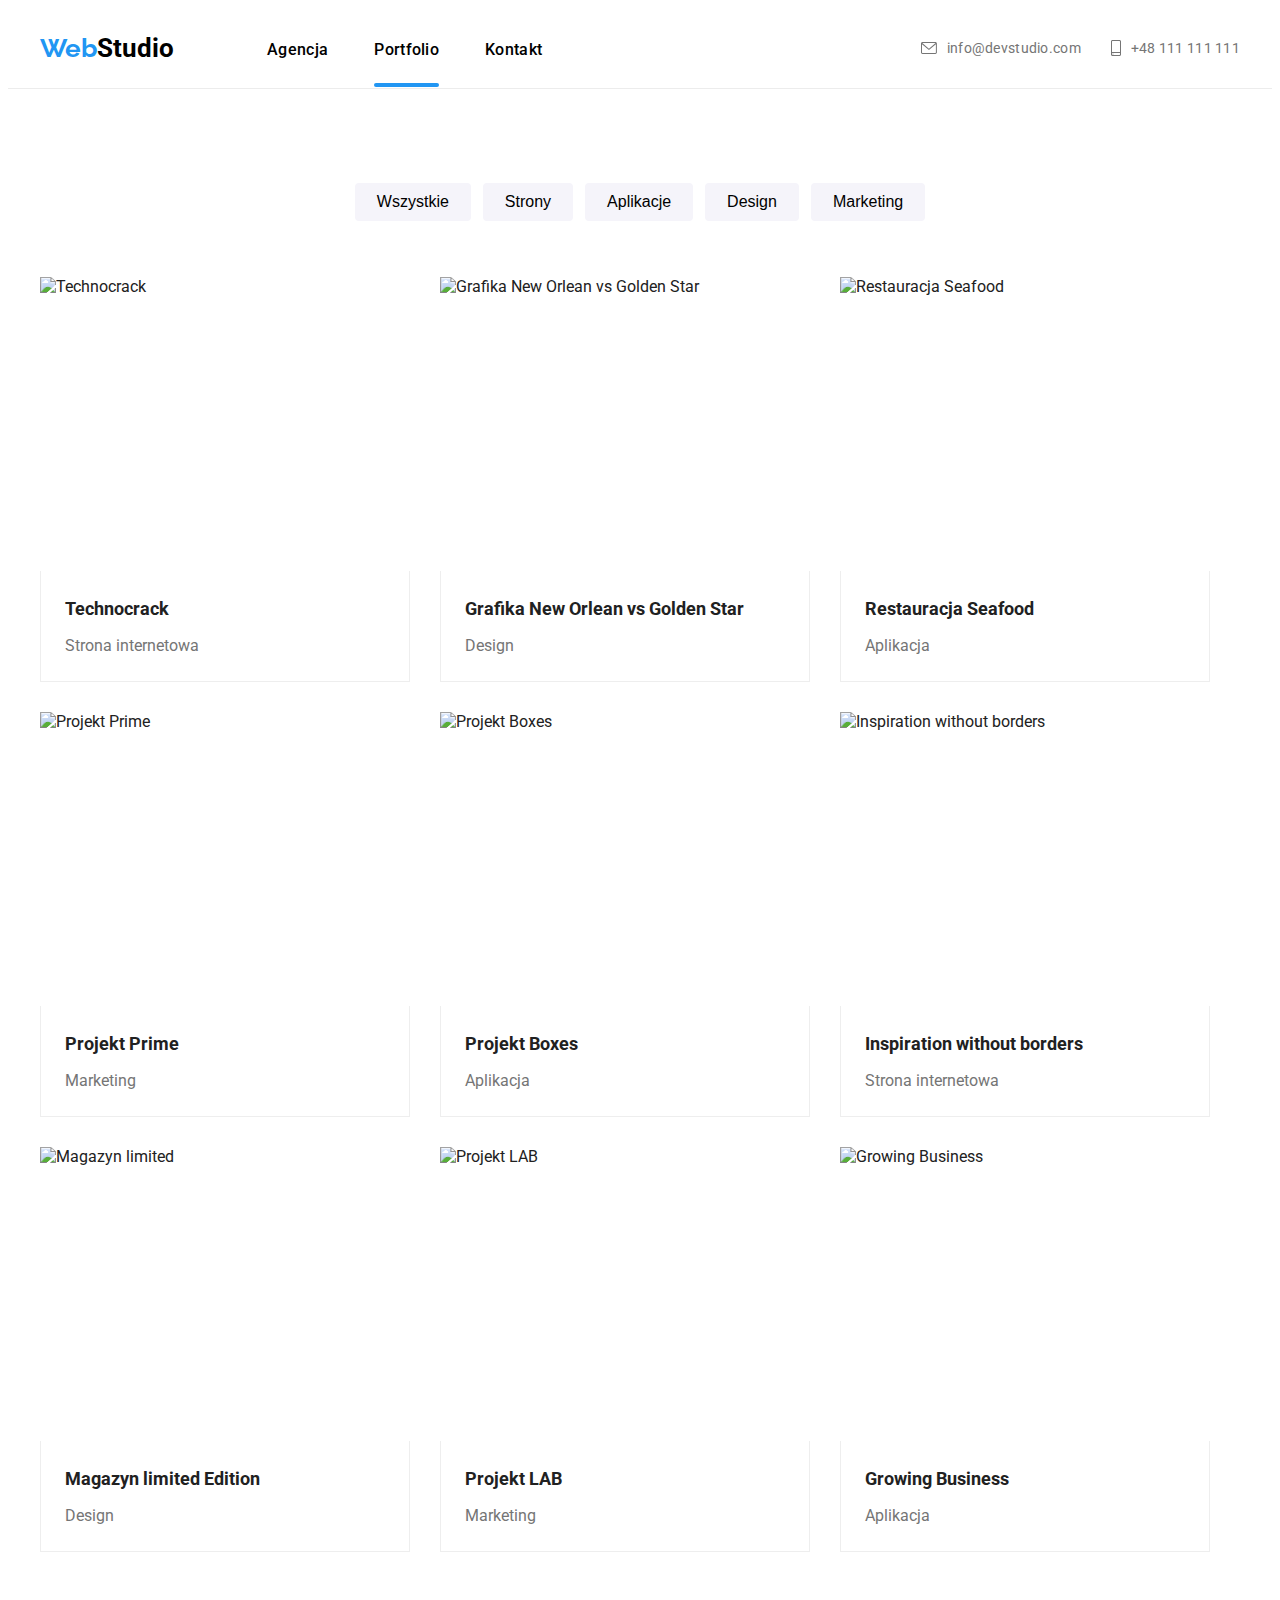
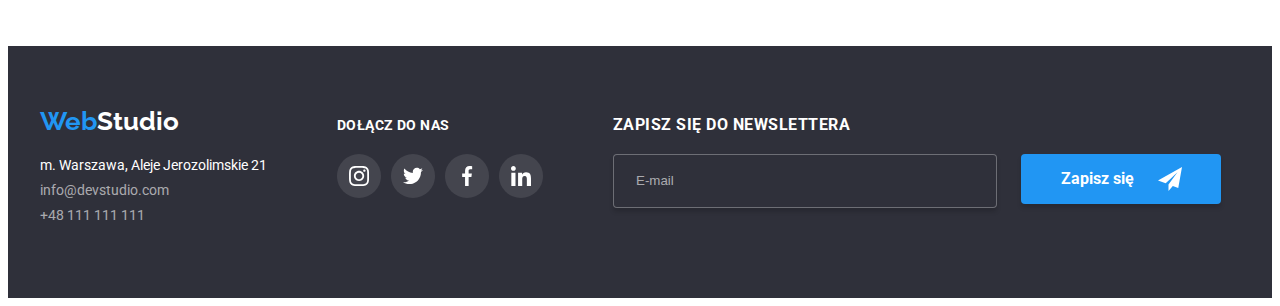
==== commit 8fa5daaf: "media" ====
--- a/portfolio.html
+++ b/portfolio.html
@@ -26,9 +26,9 @@
                         </a>
                         <nav>
                             <ul class="left-group__menu">
-                                <li class="active"><a class="left-group__link" href="index.html">Agencja</a></li>
-
-                                <li><a class="left-group__link" href="portfolio.html">Portfolio</a></li>
+                                <li><a class="left-group__link" href="index.html">Agencja</a></li>
+
+                                <li class="active"><a class="left-group__link" href="portfolio.html">Portfolio</a></li>
 
                                 <li><a class="left-group__link" href="#">Kontakt</a></li>
                             </ul>
--- a/css/main.min.css
+++ b/css/main.min.css
@@ -1 +1 @@
-.navigation{height:80px;border-bottom:1px solid #ececec}.navbar{display:flex;justify-content:space-between;align-items:center}.left-group{display:flex;flex-direction:row;justify-content:space-between;align-items:center}.left-group__logo{text-decoration:none}.left-group__name{color:#000;margin-right:93px;font-size:26px;line-height:1.19;margin-top:24px}.left-group__menu{display:flex;justify-content:space-between;flex-wrap:nowrap;flex-direction:row;width:254px}.left-group__menu li{display:inline-block;padding-top:32px;padding-bottom:28px}.left-group__menu li:not(:last-child){margin-right:46px}.left-group__menu .active{position:relative}.left-group__menu .active::after{position:absolute;content:"";display:block;width:100%;height:4px;bottom:0px;background:#2196f3;border-radius:2px}.left-group__link{text-decoration:none;color:#000;font-weight:500;letter-spacing:.02em;padding-bottom:28px;text-decoration:none}.left-group__link:hover,.left-group__link:focus{color:#2196f3;transition:cubic-bezier(0.4, 0, 0.2, 1) 250ms}.contact{display:flex;justify-content:space-between;flex-wrap:nowrap;flex-direction:row;align-items:center;padding-left:345px;gap:30px}.contact__link{display:flex;align-items:center;font-size:14px;letter-spacing:.02em;color:#757575;fill:#757575;text-decoration:none}.contact__link:hover,.contact__link:focus{color:#2196f3;fill:#2196f3;transition:cubic-bezier(0.4, 0, 0.2, 1) 250ms}.contact__icon{margin-right:10px}.name-accent{font-family:"Raleway",sans-serif;color:#2196f3;font-weight:700;font-size:26px;list-style:1.19}@media only screen and (min-width: 768px)and (max-width: 1199px){.contact{flex-direction:column;padding:0;gap:10px;align-items:flex-start}.left-group__name{font-size:24px;line-height:1.16}.name-accent{font-size:24px;line-height:1.16}}@media only screen and (max-width: 767px){.contact{display:none}.left-group{justify-content:space-between}.left-group__name{font-size:24px;line-height:1.16}.left-group__menu{display:none}.name-accent{font-size:24px;line-height:1.16}}.slider{min-width:100%;background:linear-gradient(rgba(47, 48, 58, 0.4), rgba(47, 48, 58, 0.4)),url(../images/slideroverlay.jpg) no-repeat center}.main-header{height:600px}.main-header__content{display:flex;flex-direction:column;text-align:center;align-items:center;justify-content:center;z-index:10}.main-header__text{font-family:"Roboto";width:100%;font-weight:900;font-size:44px;margin:0;text-align:center;padding-top:200px;text-transform:uppercase;color:#fff;z-index:10}.main-header__button{width:200px;height:50px;background-color:#2196f3;font-family:"Roboto";cursor:pointer;font-weight:700;font-size:16px;color:#fff;text-align:center;box-shadow:0px 4px 4px rgba(0,0,0,.15);border-radius:4px;border:none;margin-top:30px;z-index:10}@media only screen and (min-width: 768px)and (max-width: 1199px){.slider{min-width:100%}.main-header{height:400px;justify-content:center}.main-header__content{justify-content:center}.main-header__text{font-weight:900;font-size:26px;line-height:1.62;text-align:center;padding-top:118px}}@media only screen and (max-width: 767px){.slider{width:100%}.main-header{height:400px;justify-content:center}.main-header__content{justify-content:center}.main-header__text{font-weight:900;font-size:26px;line-height:1.62;text-align:center;padding-top:118px}}.features{display:flex;padding-top:94px;gap:30px}.features__background{height:120px;display:flex;justify-content:center;align-items:center;padding:25px 100px;background-color:#f5f4fa}.features__client{display:block}.features__title{font-weight:700;font-size:14px;line-height:1.14;margin-bottom:10px}.features__content{font-size:14px;line-height:1.71;color:#757575;letter-spacing:.03em}@media only screen and (max-width: 767px){.features{display:flex;flex-direction:column;padding-top:60px}.features__background{height:120px;display:flex;padding:25px 100px}.features__icon{display:flex;justify-content:center}.features__title{text-align:center}.features__content{text-align:center}}@media only screen and (min-width: 768px)and (max-width: 1199px){.features{display:flex;flex-wrap:wrap;gap:30px;padding-top:60px}.features__client{flex-basis:calc((100% - 30px)/2)}.features__background{height:120px;display:flex;justify-content:center;padding:25px 100}}.whatwedo__title{font-family:"Roboto";font-weight:700;font-size:36px;line-height:1.17;letter-spacing:.03em;text-align:center;margin-bottom:50px}.whatwedo__list{display:flex;justify-content:center;gap:30px}.whatwedo__item{position:relative;display:inline-block}.whatwedo__label{position:absolute;bottom:0;left:0;margin:0;width:100%;height:70px;background:rgba(47,48,58,.8);color:#fff}.whatwedo__description{margin:0;padding:0;display:flex;justify-content:center;align-items:center;height:100%}.whatwedo__image{width:370;height:294}@media only screen and (max-width: 1199px){.whatwedo{display:none}}.team{background:#f5f4fa}.team__cards{display:flex;gap:30px}.team__title{font-family:"Roboto";font-weight:700;font-size:36px;line-height:1.17;text-align:center;margin-bottom:50px}.card{border:1px solid #eee;width:270px;box-shadow:0px 1px 3px rgba(0,0,0,.12),0px 1px 1px rgba(0,0,0,.14),0px 2px 1px rgba(0,0,0,.2);border-radius:0px 0px 4px 4px;background-color:#fff;display:inline-block;margin:0;border:none}.card__details{margin-top:30px;margin-bottom:30px}.card__image{height:260px;max-width:100%}.card__title{font-weight:500;font-size:16px;color:#212121;text-align:center}.card__description{font-size:16px;color:#757575;text-align:center;margin-top:10px;padding-bottom:15px}.social__link-row{margin:0;padding:0 32px;width:100%;gap:10px;display:inline-flex;justify-content:center;align-items:center}.social__link{display:inline-flex;justify-content:center;align-items:center;fill:#afb1b8;width:44px;height:44px;border-radius:50%;transition:cubic-bezier(0.4, 0, 0.2, 1) 250ms}.social__link:hover,.social__link:focus{background:#2196f3;fill:#fff}.social__icon{width:20px;height:20px}@media only screen and (max-width: 767px){.team__cards{display:flex;flex-direction:column}.card{width:100%}.card__image{min-width:100%;height:100%}}@media only screen and (min-width: 768px)and (max-width: 1199px){.team__cards{display:flex;flex-wrap:wrap;gap:30px}.team__item{flex-basis:calc((100% - 30px)/2)}.card{width:100%}.card__image{min-width:100%;height:100%}}.footer{width:100%;min-height:252px;background-color:#2f303a}.footer__row{display:flex;flex-direction:row}.footer__left{display:flex;flex-direction:row}.footer__header{color:#fff;margin:0;padding-bottom:20px;font-family:"Raleway";font-size:26px;line-height:1.192}.footer__logo{text-decoration:none}.footer__links a{display:block;font-size:14px;color:rgba(255,255,255,.6);margin-top:9px;text-decoration:none}.footer a:focus,.footer a:hover{color:#2196f3;transition:cubic-bezier(0.4, 0, 0.2, 1) 250ms}.footer__content{padding-top:60px}.footer__address{color:#fff;font-size:14px}.social-footer{margin-left:70px}.social-footer__title{color:#fff;text-transform:uppercase;margin:0;padding-top:72px;font-family:"Roboto";font-weight:700;font-size:14px;line-height:1.14;letter-spacing:.03em;text-transform:uppercase}.social-footer__links{display:inline-flex;list-style:none;margin:0;padding-top:20px;gap:10px;width:100%}.social-footer__link{display:inline-flex;justify-content:center;align-items:center;fill:#fff;width:44px;height:44px;background:rgba(255,255,255,.1);border-radius:50%}.social-footer__link:hover,.social-footer__link:focus{border-radius:50%;background:#2196f3;transition:cubic-bezier(0.4, 0, 0.2, 1) 250ms}.social-footer__icon{width:20px;height:20px}@media only screen and (min-width: 768px)and (max-width: 1199px){.footer__row{flex-direction:column;justify-content:center}.footer__content{display:flex;flex-direction:column;align-items:center}.footer__address{display:flex;flex-direction:column;align-items:center}.footer__left{justify-content:center}.footer__right{display:flex;justify-content:center}.social-footer{display:flex;flex-direction:column;align-items:center}}@media only screen and (max-width: 767px){.footer{min-width:100%}.footer__row{flex-direction:column;justify-content:center}.footer__content{display:flex;flex-direction:column;align-items:center}.footer__address{display:flex;flex-direction:column;align-items:center}.footer__left{flex-direction:column;justify-content:center}.footer__right{display:flex;justify-content:center;width:100%}.social-footer{margin-left:0;display:flex;flex-direction:column;align-items:center}.social-footer__links{justify-content:center}}.clients__title{font-family:"Roboto";font-weight:700;font-size:36px;line-height:1.17;text-align:center;margin-bottom:50px}.clients__list{list-style:none;padding:0;margin:0;display:flex;gap:30px}.clients__link{min-width:170px;height:92px;display:inline-flex;justify-content:center;align-items:center;fill:#afb1b8;border-radius:4px;border:1px solid #afb1b8}.clients__link:hover,.clients__link:focus{fill:#2196f3;border:1px solid #2196f3;transition:cubic-bezier(0.4, 0, 0.2, 1) 250ms}.clients__icon{width:106px;height:60px}@media only screen and (max-width: 767px){.clients__list{display:flex;flex-wrap:wrap;justify-content:center;align-items:center;gap:30px}.clients__item{flex-basis:calc((100% - 30px)/2)}.clients__link{width:100%}}@media only screen and (min-width: 768px)and (max-width: 1199px){.clients__list{display:flex;flex-wrap:wrap;justify-content:center;align-items:center;gap:30px}.clients__item{flex-basis:calc((100% - 60px)/3)}.clients__link{width:100%}}.filters{display:flex;justify-content:center;margin-bottom:56px}.filters li{list-style-type:none;display:inline}.filters__button{height:38px;color:#000;font-weight:500;text-align:center;font-size:16px;cursor:pointer;background-color:#f5f4fa;border-radius:4px;border:none;text-align:center;margin:0 4px;padding:6px 22px 6px 22px}.filters__button:focus,.filters__button:hover{background-color:#2196f3;color:#fff;box-shadow:0px 3px 1px rgba(0,0,0,.1),0px 1px 2px rgba(0,0,0,.08),0px 2px 2px rgba(0,0,0,.12);transition:cubic-bezier(0.4, 0, 0.2, 1) 250ms}.product{display:flex}.product__gallery{display:flex;gap:30px;flex-wrap:wrap}.product__title{font-weight:700;font-size:18px;color:#212121;padding-top:20px;line-height:2}.product__description{font-size:16px;padding-top:4px;color:#757575;padding-bottom:20px;line-height:1.87}.product__details{position:relative;border-bottom:1px solid #eee;border-left:1px solid #eee;border-right:1px solid #eee;padding:0;overflow:hidden;padding-left:24px;background-color:#fff;transition:cubic-bezier(0.4, 0, 0.2, 1) 250ms}.product__image{width:370px;height:294px;display:block}.product__card{position:relative;width:100%;background:#fff;border:none;overflow:hidden;margin:0}.product__card:focus,.product__card:hover,.product__card:hover .product__overlay{box-shadow:0px 1px 1px rgba(0,0,0,.12),0px 4px 4px rgba(0,0,0,.06),1px 4px 6px rgba(0,0,0,.16);transform:translatex(0);transition:cubic-bezier(0.4, 0, 0.2, 1) 250ms}.product__overlay{position:absolute;top:0;left:0;width:100%;height:100%;background:rgba(33,150,243,.9);transform:translatey(100%);transition:transform 250ms ease}.product__overlay>p{color:#fff;font-size:18px;line-height:1.56;letter-spacing:.03em;padding-top:49px;padding-left:24px}@media only screen and (max-width: 767px){.product__gallery{display:flex;width:100%;height:auto;gap:30px}.product__item{width:100%}.product__image{min-width:100%;height:auto}.product__card{width:100%;height:100%}}@media only screen and (min-width: 768px)and (max-width: 1199px){.product__gallery{display:flex;flex-wrap:wrap;gap:30px}.product__image{width:100%;height:100%}.product__item{flex-basis:calc((100% - 30px)/2)}.product__card{width:100%}}.modal__container{position:fixed;height:100%;width:100%;top:0;left:0;z-index:10}.modal__container.in .modal__background{background:rgba(0,0,0,0);animation:fadeIn .5s cubic-bezier(0.165, 0.84, 0.44, 1) forwards}.modal__container.in .modal__background .modal{animation:slideIn .5s cubic-bezier(0.165, 0.84, 0.44, 1) forwards}.modal__container.out{animation:quickScaleDown 0s .5s linear forwards}.modal__container.out .modal__background{animation:fadeOut .5s cubic-bezier(0.165, 0.84, 0.44, 1) forwards}.modal__container.out .modal__background .modal{animation:slideOut .5s cubic-bezier(0.165, 0.84, 0.44, 1) forwards}.is-hidden{display:none}.modal__background{position:fixed;left:0;top:0;display:flex;justify-content:center;align-items:center;width:100%;height:100%;z-index:12;background:rgba(0,0,0,.3)}.modal{position:absolute;top:221px;width:528px;min-height:581px;box-shadow:0px 1px 3px rgba(0,0,0,.12),0px 1px 1px rgba(0,0,0,.14),0px 2px 1px rgba(0,0,0,.2);background-color:#fff;border-radius:4px}.modal button[type=button]{position:absolute;top:8px;right:8px;width:30px;height:30px;background-color:#fff;border:1px solid rgba(0,0,0,.1);border-radius:50px;cursor:pointer}@keyframes fadeIn{0%{background:rgba(0,0,0,0)}100%{background:rgba(0,0,0,.7)}}@keyframes fadeOut{0%{background:rgba(0,0,0,.7)}100%{background:rgba(0,0,0,0)}}@keyframes quickScaleDown{0%{transform:scale(0)}99.9%{transform:scale(1)}100%{transform:scale(0)}}@keyframes slideIn{0%{transform:translateX(-1500px) scaleX(1) rotate(360deg)}70%{transform:translateX(30px) scaleX(0.9)}100%{transform:translateX(0px) scaleX(1) rotate(0deg)}}@keyframes slideOut{0%{transform:translateX(0px) scaleX(1) rotate(0deg)}30%{transform:translateX(-30px) scaleX(1.1)}100%{transform:translateX(1500px) scaleX(1) rotate(360deg)}}@media only screen and (min-width: 768px)and (max-width: 1199px){.modal{max-width:450px;top:93px;justify-content:center}}@media only screen and (max-width: 767px){.modal{max-width:450px;top:93px;justify-content:center}}.order{padding-left:40px;padding-right:40px}.order__icon{width:18px;height:18px}.order__label{position:relative}.order__label:hover,.order__label:active,.order__label:focus,.order__label:focus-within{border-color:#2196f3;fill:#2196f3}.order__label>.label__title{font-size:12px;line-height:1.16;letter-spacing:.01em;color:#757575}.order__label>.input__icon{width:18px;height:18px;display:block;position:absolute;top:34px;left:10px}.order__container{display:flex;flex-direction:column}.order__input{width:448px;height:40px;text-indent:42px;border:1px solid rgba(33,33,33,.2);border-radius:4px;margin-top:4px;margin-bottom:10px;outline:none}.order__input:hover,.order__input:active,.order__input:focus{border-color:#2196f3;fill:#2196f3}.order__title{font-family:"Roboto";font-weight:700;font-size:20px;line-height:1.15;text-align:center;letter-spacing:.03em;color:#212121;margin-bottom:12px;margin-top:40px}.order__button{width:200px;height:50px;background-color:#2196f3;font-family:"Roboto";cursor:pointer;font-weight:700;font-size:16px;color:#fff;text-align:center;box-shadow:0px 4px 4px rgba(0,0,0,.15);border-radius:4px;border:none;margin:30px auto 40px}.checkbox{position:relative;margin:auto}.checkbox__input{position:absolute;top:3px;left:-25px;width:16px;height:16px;opacity:1;cursor:pointer;z-index:1}#order__comment{width:448px;height:120px;text-indent:0px;resize:none}.order__checkbox input:checked~.icon-check{display:block}.check-icon{display:none;position:absolute;z-index:10;height:16px;width:16px;z-index:5;top:3px;left:-25px}#order__policies{font-size:14px;line-height:1.71;margin-top:20px}.newsletter{padding-left:70px;padding-top:70px}.newsletter__form{position:relative;display:inline-flex;gap:24px}.newsletter__email{width:358px;height:50px;padding-left:22px;background-color:#2f303a;color:#fff;border:1px solid rgba(255,255,255,.3);box-shadow:0px 4px 4px rgba(0,0,0,.15);border-radius:4px;transition:transform 250ms ease-in,box-shadow 250ms ease-in}.newsletter__email::placeholder{color:rgba(255,255,255,.6)}.newsletter__email:focus{outline:none;border:2px solid;border-color:#2196f3}.newsletter__header{font-weight:700;line-height:1.14;letter-spacing:.03em;text-transform:uppercase;color:#fff;padding-bottom:20px}.newsletter__button{display:flex;flex-direction:row;width:200px;height:50px;background-color:#2196f3;font-family:"Roboto";cursor:pointer;justify-content:center;align-items:center;font-weight:700;font-size:16px;color:#fff;box-shadow:0px 4px 4px rgba(0,0,0,.15);border-radius:4px;border:none;padding:0}.newsletter__icon{width:24px;height:24px;margin-left:24px}@media only screen and (min-width: 768px)and (max-width: 1199px){.newsletter{display:flex;padding:0;margin:60px 0;flex-direction:column;justify-content:center;align-items:center}.newsletter__form{display:flex;flex-direction:column;justify-content:center;align-items:center}.newsletter__email{max-width:450px}.newsletter__icon{right:80px;top:90px}.order__input{width:370px}#order__comment{width:370px}#order__policies{font-size:12px;line-height:1.16;width:346px}.checkbox{max-width:370px}}@media only screen and (max-width: 767px){.newsletter{display:flex;padding:0;margin:60px 0;flex-direction:column;justify-content:center;align-items:center;max-width:100%}.newsletter__form{display:flex;flex-direction:column;justify-content:center;align-items:center;max-width:100%}.newsletter__email{max-width:100%}.newsletter__icon{right:60px;top:90px}.order__input{width:370px}#order__comment{width:370px}#order__policies{font-size:12px;line-height:1.16;width:346px}.checkbox{max-width:370px}}.navbutton-mobile{display:none;margin-top:.4rem;font-size:10px;text-align:center;position:relative;border:none;padding:10px 10px;text-align:center;text-decoration:none;font-size:10px;transition-duration:.5s;overflow:hidden;cursor:pointer;border-radius:4px;transform:translatey(40px) translateX(5vw)}.menu{display:flex;padding:0;margin:0;list-style:none}@media(max-width: 767px){.menu{display:none}}.menu .link{padding:10px;color:inherit;text-decoration:none}.menu .link:hover,.menu .link:focus{text-decoration:underline}.menu-toggle{min-height:40px;min-width:40px;display:flex;align-items:center;justify-content:center;margin:0;padding:0;background-color:rgba(0,0,0,0);cursor:pointer;border:none;border-radius:50%;outline:none}@media(min-width: 768px){.menu-toggle{display:none}}.menu-toggle:hover,.menu-toggle:focus{color:#2196f3}.menu-container{position:fixed;top:0;left:0;width:100vw;height:100vh;padding:32px;background-color:#fff;z-index:999;transform:translateX(100%);transition:transform 250ms ease-in-out}.menu-container.is-open{transform:translateX(0)}.menu-container .menu-toggle{position:absolute;top:16px;right:16px;color:#000;z-index:99}.mobile-menu{padding:0;margin:0;list-style:none}.mobile-menu .link{display:block;padding:10px;color:#000;text-decoration:none}.mobile-nav{width:100vw;height:100vh;position:absolute;top:0;left:0;display:flex;flex-direction:column}.mobile-nav__upper{padding:0 40px;padding-top:48px;height:auto}.mobile-nav__list{display:flex;flex-direction:column;gap:32px}.mobile-nav__item{list-style:none}.mobile-nav__link{text-decoration:none;font-family:"Roboto";font-style:normal;font-weight:500;font-size:7vw;line-height:47px;letter-spacing:.02em;color:#212121}.mobile-nav__link:hover,.mobile-nav__link:focus{color:#2196f3}.mobile-nav__lower{padding:0 40px;padding-bottom:48px;display:flex;flex-direction:column;height:100%;justify-content:flex-end;align-items:flex-start}.mobile-contact__phone{text-decoration:none;font-weight:500;font-size:7vw;line-height:40px;letter-spacing:.02em;color:#2196f3;padding-bottom:32px}.mobile-contact__email{text-decoration:none;font-weight:500;font-size:4vw;line-height:28px;letter-spacing:.02em;color:#757575;padding-bottom:64px}.mobile-socials{max-width:100%}.mobile-socials__list{display:flex;gap:10px}.mobile-socials__item{list-style:none;padding-left:10px;border-left:1px solid #ccc}.mobile-socials__item:first-child{border-left:none;padding-left:0px}.mobile-socials__link{text-decoration:none;font-family:"Roboto";font-style:normal;font-weight:500;font-size:3.5vw;line-height:1.22;letter-spacing:.02em;color:#2196f3}body{font-family:"Roboto","Raleway",sans-serif;color:#212121;background-color:#fff;box-sizing:border-box}ul,p{list-style:none;padding:0;margin:0}.section{padding-bottom:94px;padding-top:94px}.container{max-width:1200px;margin:auto;padding-left:15px;padding-right:15px}address{font-style:normal}/*# sourceMappingURL=main.min.css.map */+.navigation{height:80px;border-bottom:1px solid #ececec}.navbar{display:flex;justify-content:space-between;align-items:center}.left-group{display:flex;flex-direction:row;justify-content:space-between;align-items:center}.left-group__logo{text-decoration:none}.left-group__name{color:#000;margin-right:93px;font-size:26px;line-height:1.19;margin-top:24px}.left-group__menu{display:flex;justify-content:space-between;flex-wrap:nowrap;flex-direction:row;width:254px}.left-group__menu li{display:inline-block;padding-top:32px;padding-bottom:28px}.left-group__menu li:not(:last-child){margin-right:46px}.left-group__menu .active{position:relative}.left-group__menu .active::after{position:absolute;content:"";display:block;width:100%;height:4px;bottom:0px;background:#2196f3;border-radius:2px}.left-group__link{text-decoration:none;color:#000;font-weight:500;letter-spacing:.02em;padding-bottom:28px;text-decoration:none}.left-group__link:hover,.left-group__link:focus{color:#2196f3;transition:cubic-bezier(0.4, 0, 0.2, 1) 250ms}.contact{display:flex;justify-content:space-between;flex-wrap:nowrap;flex-direction:row;align-items:center;padding-left:345px;gap:30px}.contact__link{display:flex;align-items:center;font-size:14px;letter-spacing:.02em;color:#757575;fill:#757575;text-decoration:none}.contact__link:hover,.contact__link:focus{color:#2196f3;fill:#2196f3;transition:cubic-bezier(0.4, 0, 0.2, 1) 250ms}.contact__icon{margin-right:10px}.name-accent{font-family:"Raleway",sans-serif;color:#2196f3;font-weight:700;font-size:26px;list-style:1.19}@media only screen and (min-width: 768px)and (max-width: 1199px){.contact{flex-direction:column;padding:0;gap:10px;align-items:flex-start}.left-group__name{font-size:24px;line-height:1.16}.name-accent{font-size:24px;line-height:1.16}}@media only screen and (max-width: 767px){.contact{display:none}.left-group{justify-content:space-between}.left-group__name{font-size:24px;line-height:1.16}.left-group__menu{display:none}.name-accent{font-size:24px;line-height:1.16}}.slider{min-width:100%;background:linear-gradient(rgba(47, 48, 58, 0.4), rgba(47, 48, 58, 0.4)),url(../images/slideroverlay.jpg) no-repeat center}.main-header{height:600px}.main-header__content{display:flex;flex-direction:column;text-align:center;align-items:center;justify-content:center;z-index:10}.main-header__text{font-family:"Roboto";width:100%;font-weight:900;font-size:44px;margin:0;text-align:center;padding-top:200px;text-transform:uppercase;color:#fff;z-index:10}.main-header__button{width:200px;height:50px;background-color:#2196f3;font-family:"Roboto";cursor:pointer;font-weight:700;font-size:16px;color:#fff;text-align:center;box-shadow:0px 4px 4px rgba(0,0,0,.15);border-radius:4px;border:none;margin-top:30px;z-index:10}@media only screen and (min-width: 768px)and (max-width: 1199px){.slider{min-width:100%}.main-header{height:400px;justify-content:center}.main-header__content{justify-content:center}.main-header__text{font-weight:900;font-size:26px;line-height:1.62;text-align:center;padding-top:118px}}@media only screen and (max-width: 767px){.slider{width:100%}.main-header{height:400px;justify-content:center}.main-header__content{justify-content:center}.main-header__text{font-weight:900;font-size:26px;line-height:1.62;text-align:center;padding-top:118px}}.features{display:flex;padding-top:94px;gap:30px}.features__background{height:120px;display:flex;justify-content:center;align-items:center;padding:25px 100px;background-color:#f5f4fa}.features__client{display:block}.features__title{font-weight:700;font-size:14px;line-height:1.14;margin-bottom:10px}.features__content{font-size:14px;line-height:1.71;color:#757575;letter-spacing:.03em}@media only screen and (max-width: 767px){.features{display:flex;flex-direction:column;padding-top:60px}.features__background{height:120px;display:flex;padding:25px 100px}.features__icon{display:flex;justify-content:center}.features__title{text-align:center}.features__content{text-align:center}}@media only screen and (min-width: 768px)and (max-width: 1199px){.features{display:flex;flex-wrap:wrap;gap:30px;padding-top:60px}.features__client{flex-basis:calc((100% - 30px)/2)}.features__background{height:120px;display:flex;justify-content:center;padding:25px 100}}.whatwedo__title{font-family:"Roboto";font-weight:700;font-size:36px;line-height:1.17;letter-spacing:.03em;text-align:center;margin-bottom:50px}.whatwedo__list{display:flex;justify-content:center;gap:30px}.whatwedo__item{position:relative;display:inline-block}.whatwedo__label{position:absolute;bottom:0;left:0;margin:0;width:100%;height:70px;background:rgba(47,48,58,.8);color:#fff}.whatwedo__description{margin:0;padding:0;display:flex;justify-content:center;align-items:center;height:100%}.whatwedo__image{width:370;height:294}@media only screen and (max-width: 1199px){.whatwedo{display:none}}.team{background:#f5f4fa}.team__cards{display:flex;gap:30px}.team__title{font-family:"Roboto";font-weight:700;font-size:36px;line-height:1.17;text-align:center;margin-bottom:50px}.card{border:1px solid #eee;width:270px;box-shadow:0px 1px 3px rgba(0,0,0,.12),0px 1px 1px rgba(0,0,0,.14),0px 2px 1px rgba(0,0,0,.2);border-radius:0px 0px 4px 4px;background-color:#fff;display:inline-block;margin:0;border:none}.card__details{margin-top:30px;margin-bottom:30px}.card__image{height:260px;max-width:100%}.card__title{font-weight:500;font-size:16px;color:#212121;text-align:center}.card__description{font-size:16px;color:#757575;text-align:center;margin-top:10px;padding-bottom:15px}.social__link-row{margin:0;padding:0 32px;width:100%;gap:10px;display:inline-flex;justify-content:center;align-items:center}.social__link{display:inline-flex;justify-content:center;align-items:center;fill:#afb1b8;width:44px;height:44px;border-radius:50%;transition:cubic-bezier(0.4, 0, 0.2, 1) 250ms}.social__link:hover,.social__link:focus{background:#2196f3;fill:#fff}.social__icon{width:20px;height:20px}@media only screen and (max-width: 767px){.team__cards{display:flex;flex-direction:column}.card{width:100%}.card__image{min-width:100%;height:100%}}@media only screen and (min-width: 768px)and (max-width: 1199px){.team__cards{display:flex;flex-wrap:wrap;gap:30px}.team__item{flex-basis:calc((100% - 30px)/2)}.card{width:100%}.card__image{min-width:100%;height:100%}}.footer{width:100%;min-height:252px;background-color:#2f303a}.footer__row{display:flex;flex-direction:row}.footer__left{display:flex;flex-direction:row}.footer__header{color:#fff;margin:0;padding-bottom:20px;font-family:"Raleway";font-size:26px;line-height:1.192}.footer__logo{text-decoration:none}.footer__links a{display:block;font-size:14px;color:rgba(255,255,255,.6);margin-top:9px;text-decoration:none}.footer a:focus,.footer a:hover{color:#2196f3;transition:cubic-bezier(0.4, 0, 0.2, 1) 250ms}.footer__content{padding-top:60px}.footer__address{color:#fff;font-size:14px}.social-footer{margin-left:70px}.social-footer__title{color:#fff;text-transform:uppercase;margin:0;padding-top:72px;font-family:"Roboto";font-weight:700;font-size:14px;line-height:1.14;letter-spacing:.03em;text-transform:uppercase}.social-footer__links{display:inline-flex;list-style:none;margin:0;padding-top:20px;gap:10px;width:100%}.social-footer__link{display:inline-flex;justify-content:center;align-items:center;fill:#fff;width:44px;height:44px;background:rgba(255,255,255,.1);border-radius:50%}.social-footer__link:hover,.social-footer__link:focus{border-radius:50%;background:#2196f3;transition:cubic-bezier(0.4, 0, 0.2, 1) 250ms}.social-footer__icon{width:20px;height:20px}@media only screen and (min-width: 768px)and (max-width: 1199px){.footer__row{flex-direction:column;justify-content:center}.footer__content{display:flex;flex-direction:column;align-items:center}.footer__address{display:flex;flex-direction:column;align-items:center}.footer__left{justify-content:center}.footer__right{display:flex;justify-content:center}.social-footer{display:flex;flex-direction:column;align-items:center}}@media only screen and (max-width: 767px){.footer{min-width:100%}.footer__row{flex-direction:column;justify-content:center}.footer__content{display:flex;flex-direction:column;align-items:center}.footer__address{display:flex;flex-direction:column;align-items:center}.footer__left{flex-direction:column;justify-content:center}.footer__right{display:flex;justify-content:center;width:100%}.social-footer{margin-left:0;display:flex;flex-direction:column;align-items:center}.social-footer__links{justify-content:center}}.clients__title{font-family:"Roboto";font-weight:700;font-size:36px;line-height:1.17;text-align:center;margin-bottom:50px}.clients__list{list-style:none;padding:0;margin:0;display:flex;gap:30px}.clients__link{min-width:170px;height:92px;display:inline-flex;justify-content:center;align-items:center;fill:#afb1b8;border-radius:4px;border:1px solid #afb1b8}.clients__link:hover,.clients__link:focus{fill:#2196f3;border:1px solid #2196f3;transition:cubic-bezier(0.4, 0, 0.2, 1) 250ms}.clients__icon{width:106px;height:60px}@media only screen and (max-width: 767px){.clients__list{display:flex;flex-wrap:wrap;justify-content:center;align-items:center;gap:30px}.clients__item{flex-basis:calc((100% - 30px)/2)}.clients__link{width:100%}}@media only screen and (min-width: 768px)and (max-width: 1199px){.clients__list{display:flex;flex-wrap:wrap;justify-content:center;align-items:center;gap:30px}.clients__item{flex-basis:calc((100% - 60px)/3)}.clients__link{width:100%}}.filters{display:flex;justify-content:center;margin-bottom:56px}.filters li{list-style-type:none;display:inline}.filters__button{height:38px;color:#000;font-weight:500;text-align:center;font-size:16px;cursor:pointer;background-color:#f5f4fa;border-radius:4px;border:none;text-align:center;margin:0 4px;padding:6px 22px 6px 22px}.filters__button:focus,.filters__button:hover{background-color:#2196f3;color:#fff;box-shadow:0px 3px 1px rgba(0,0,0,.1),0px 1px 2px rgba(0,0,0,.08),0px 2px 2px rgba(0,0,0,.12);transition:cubic-bezier(0.4, 0, 0.2, 1) 250ms}@media only screen and (max-width: 767px){.filters__button{margin-top:15px}}.product{display:flex}.product__gallery{display:flex;gap:30px;flex-wrap:wrap}.product__title{font-weight:700;font-size:18px;color:#212121;padding-top:20px;line-height:2}.product__description{font-size:16px;padding-top:4px;color:#757575;padding-bottom:20px;line-height:1.87}.product__details{position:relative;border-bottom:1px solid #eee;border-left:1px solid #eee;border-right:1px solid #eee;padding:0;overflow:hidden;padding-left:24px;background-color:#fff;transition:cubic-bezier(0.4, 0, 0.2, 1) 250ms}.product__image{width:370px;height:294px;display:block}.product__card{position:relative;width:100%;background:#fff;border:none;overflow:hidden;margin:0}.product__card:focus,.product__card:hover,.product__card:hover .product__overlay{box-shadow:0px 1px 1px rgba(0,0,0,.12),0px 4px 4px rgba(0,0,0,.06),1px 4px 6px rgba(0,0,0,.16);transform:translatex(0);transition:cubic-bezier(0.4, 0, 0.2, 1) 250ms}.product__overlay{position:absolute;top:0;left:0;width:100%;height:100%;background:rgba(33,150,243,.9);transform:translatey(100%);transition:transform 250ms ease}.product__overlay>p{color:#fff;font-size:18px;line-height:1.56;letter-spacing:.03em;padding-top:49px;padding-left:24px}@media only screen and (max-width: 767px){.product__gallery{display:flex;width:100%;height:auto;gap:30px}.product__item{width:100%}.product__image{min-width:100%;height:auto}.product__card{width:100%;height:100%}}@media only screen and (min-width: 768px)and (max-width: 1199px){.product__gallery{display:flex;flex-wrap:wrap;gap:30px}.product__image{width:100%;height:100%}.product__item{flex-basis:calc((100% - 30px)/2)}.product__card{width:100%}}.modal__container{position:fixed;height:100%;width:100%;top:0;left:0;z-index:10}.modal__container.in .modal__background{background:rgba(0,0,0,0);animation:fadeIn .5s cubic-bezier(0.165, 0.84, 0.44, 1) forwards}.modal__container.in .modal__background .modal{animation:slideIn .5s cubic-bezier(0.165, 0.84, 0.44, 1) forwards}.modal__container.out{animation:quickScaleDown 0s .5s linear forwards}.modal__container.out .modal__background{animation:fadeOut .5s cubic-bezier(0.165, 0.84, 0.44, 1) forwards}.modal__container.out .modal__background .modal{animation:slideOut .5s cubic-bezier(0.165, 0.84, 0.44, 1) forwards}.is-hidden{display:none}.modal__background{position:fixed;left:0;top:0;display:flex;justify-content:center;align-items:center;width:100%;height:100%;z-index:12;background:rgba(0,0,0,.3)}.modal{position:absolute;top:221px;width:528px;min-height:581px;box-shadow:0px 1px 3px rgba(0,0,0,.12),0px 1px 1px rgba(0,0,0,.14),0px 2px 1px rgba(0,0,0,.2);background-color:#fff;border-radius:4px}.modal button[type=button]{position:absolute;top:8px;right:8px;width:30px;height:30px;background-color:#fff;border:1px solid rgba(0,0,0,.1);border-radius:50px;cursor:pointer}@keyframes fadeIn{0%{background:rgba(0,0,0,0)}100%{background:rgba(0,0,0,.7)}}@keyframes fadeOut{0%{background:rgba(0,0,0,.7)}100%{background:rgba(0,0,0,0)}}@keyframes quickScaleDown{0%{transform:scale(0)}99.9%{transform:scale(1)}100%{transform:scale(0)}}@keyframes slideIn{0%{transform:translateX(-1500px) scaleX(1) rotate(360deg)}70%{transform:translateX(30px) scaleX(0.9)}100%{transform:translateX(0px) scaleX(1) rotate(0deg)}}@keyframes slideOut{0%{transform:translateX(0px) scaleX(1) rotate(0deg)}30%{transform:translateX(-30px) scaleX(1.1)}100%{transform:translateX(1500px) scaleX(1) rotate(360deg)}}@media only screen and (min-width: 768px)and (max-width: 1199px){.modal{max-width:450px;top:93px;justify-content:center}}@media only screen and (max-width: 767px){.modal{max-width:450px;top:93px;justify-content:center}}.order{padding-left:40px;padding-right:40px}.order__icon{width:18px;height:18px}.order__label{position:relative}.order__label:hover,.order__label:active,.order__label:focus,.order__label:focus-within{border-color:#2196f3;fill:#2196f3}.order__label>.label__title{font-size:12px;line-height:1.16;letter-spacing:.01em;color:#757575}.order__label>.input__icon{width:18px;height:18px;display:block;position:absolute;top:34px;left:10px}.order__container{display:flex;flex-direction:column}.order__input{width:448px;height:40px;text-indent:42px;border:1px solid rgba(33,33,33,.2);border-radius:4px;margin-top:4px;margin-bottom:10px;outline:none}.order__input:hover,.order__input:active,.order__input:focus{border-color:#2196f3;fill:#2196f3}.order__title{font-family:"Roboto";font-weight:700;font-size:20px;line-height:1.15;text-align:center;letter-spacing:.03em;color:#212121;margin-bottom:12px;margin-top:40px}.order__button{width:200px;height:50px;background-color:#2196f3;font-family:"Roboto";cursor:pointer;font-weight:700;font-size:16px;color:#fff;text-align:center;box-shadow:0px 4px 4px rgba(0,0,0,.15);border-radius:4px;border:none;margin:30px auto 40px}.checkbox{position:relative;margin:auto}.checkbox__input{position:absolute;top:3px;left:-25px;width:16px;height:16px;opacity:1;cursor:pointer;z-index:1}#order__comment{width:448px;height:120px;text-indent:0px;resize:none}.order__checkbox input:checked~.icon-check{display:block}.check-icon{display:none;position:absolute;z-index:10;height:16px;width:16px;z-index:5;top:3px;left:-25px}#order__policies{font-size:14px;line-height:1.71;margin-top:20px}.newsletter{padding-left:70px;padding-top:70px}.newsletter__form{position:relative;display:inline-flex;gap:24px}.newsletter__email{width:358px;height:50px;padding-left:22px;background-color:#2f303a;color:#fff;border:1px solid rgba(255,255,255,.3);box-shadow:0px 4px 4px rgba(0,0,0,.15);border-radius:4px;transition:transform 250ms ease-in,box-shadow 250ms ease-in}.newsletter__email::placeholder{color:rgba(255,255,255,.6)}.newsletter__email:focus{outline:none;border:2px solid;border-color:#2196f3}.newsletter__header{font-weight:700;line-height:1.14;letter-spacing:.03em;text-transform:uppercase;color:#fff;padding-bottom:20px}.newsletter__button{display:flex;flex-direction:row;width:200px;height:50px;background-color:#2196f3;font-family:"Roboto";cursor:pointer;justify-content:center;align-items:center;font-weight:700;font-size:16px;color:#fff;box-shadow:0px 4px 4px rgba(0,0,0,.15);border-radius:4px;border:none;padding:0}.newsletter__icon{width:24px;height:24px;margin-left:24px}@media only screen and (min-width: 768px)and (max-width: 1199px){.newsletter{display:flex;padding:0;margin:60px 0;flex-direction:column;justify-content:center;align-items:center}.newsletter__form{display:flex;flex-direction:column;justify-content:center;align-items:center}.newsletter__email{max-width:450px}.newsletter__icon{right:80px;top:90px}.order__input{width:370px}#order__comment{width:370px}#order__policies{font-size:12px;line-height:1.16;width:346px}.checkbox{max-width:370px}}@media only screen and (max-width: 767px){.newsletter{display:flex;padding:0;margin:60px 0;flex-direction:column;justify-content:center;align-items:center;max-width:100%}.newsletter__form{display:flex;flex-direction:column;justify-content:center;align-items:center;max-width:100%}.newsletter__email{max-width:100%}.newsletter__icon{right:60px;top:90px}.order__input{width:370px}#order__comment{width:370px}#order__policies{font-size:12px;line-height:1.16;width:346px}.checkbox{max-width:370px}}.navbutton-mobile{display:none;margin-top:.4rem;font-size:10px;text-align:center;position:relative;border:none;padding:10px 10px;text-align:center;text-decoration:none;font-size:10px;transition-duration:.5s;overflow:hidden;cursor:pointer;border-radius:4px;transform:translatey(40px) translateX(5vw)}.menu{display:flex;padding:0;margin:0;list-style:none}@media(max-width: 767px){.menu{display:none}}.menu .link{padding:10px;color:inherit;text-decoration:none}.menu .link:hover,.menu .link:focus{text-decoration:underline}.menu-toggle{min-height:40px;min-width:40px;display:flex;align-items:center;justify-content:center;margin:0;padding:0;background-color:rgba(0,0,0,0);cursor:pointer;border:none;border-radius:50%;outline:none}@media(min-width: 768px){.menu-toggle{display:none}}.menu-toggle:hover,.menu-toggle:focus{color:#2196f3}.menu-container{position:fixed;top:0;left:0;width:100vw;height:100vh;padding:32px;background-color:#fff;z-index:999;transform:translateX(100%);transition:transform 250ms ease-in-out}.menu-container.is-open{transform:translateX(0)}.menu-container .menu-toggle{position:absolute;top:16px;right:16px;color:#000;z-index:99}.mobile-menu{padding:0;margin:0;list-style:none}.mobile-menu .link{display:block;padding:10px;color:#000;text-decoration:none}.mobile-nav{width:100vw;height:100vh;position:absolute;top:0;left:0;display:flex;flex-direction:column}.mobile-nav__upper{padding:0 40px;padding-top:48px;height:auto}.mobile-nav__list{display:flex;flex-direction:column;gap:32px}.mobile-nav__item{list-style:none}.mobile-nav__link{text-decoration:none;font-family:"Roboto";font-style:normal;font-weight:500;font-size:7vw;line-height:47px;letter-spacing:.02em;color:#212121}.mobile-nav__link:hover,.mobile-nav__link:focus{color:#2196f3}.mobile-nav__lower{padding:0 40px;padding-bottom:48px;display:flex;flex-direction:column;height:100%;justify-content:flex-end;align-items:flex-start}.mobile-contact__phone{text-decoration:none;font-weight:500;font-size:7vw;line-height:40px;letter-spacing:.02em;color:#2196f3;padding-bottom:32px}.mobile-contact__email{text-decoration:none;font-weight:500;font-size:4vw;line-height:28px;letter-spacing:.02em;color:#757575;padding-bottom:64px}.mobile-socials{max-width:100%}.mobile-socials__list{display:flex;gap:10px}.mobile-socials__item{list-style:none;padding-left:10px;border-left:1px solid #ccc}.mobile-socials__item:first-child{border-left:none;padding-left:0px}.mobile-socials__link{text-decoration:none;font-family:"Roboto";font-style:normal;font-weight:500;font-size:3.5vw;line-height:1.22;letter-spacing:.02em;color:#2196f3}body{font-family:"Roboto","Raleway",sans-serif;color:#212121;background-color:#fff;box-sizing:border-box}ul,p{list-style:none;padding:0;margin:0}.section{padding-bottom:94px;padding-top:94px}.container{max-width:1200px;margin:auto;padding-left:15px;padding-right:15px}address{font-style:normal}/*# sourceMappingURL=main.min.css.map */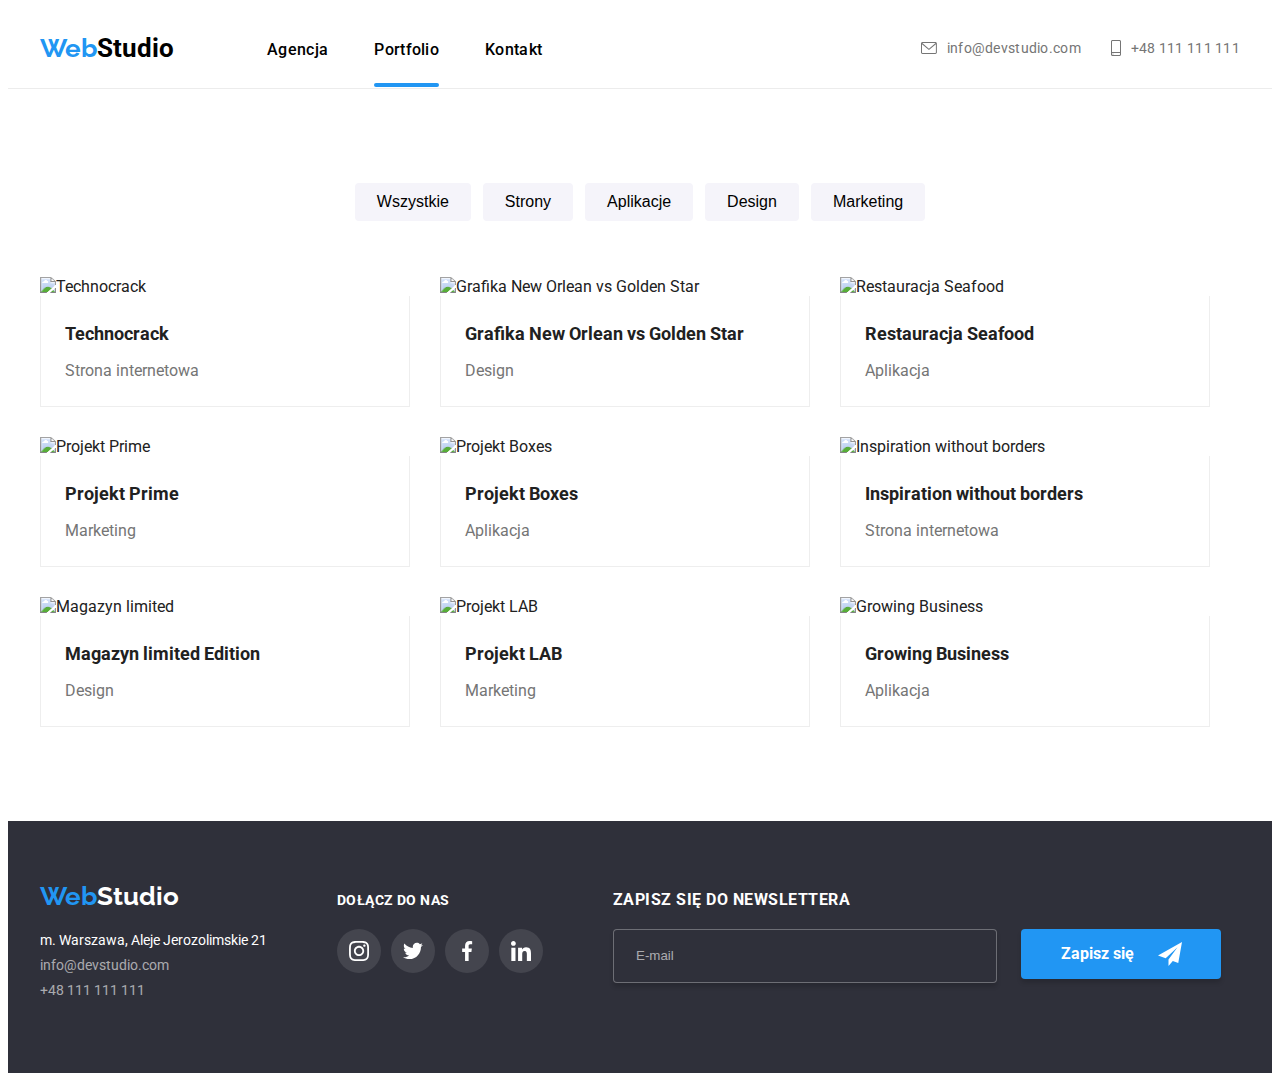
==== commit 54c6637c: "Responsive  graphics - portfolio" ====
--- a/portfolio.html
+++ b/portfolio.html
@@ -133,7 +133,9 @@
                     <ul class="product__gallery">
                         <li class="product__item">
                             <figure class="product__card">
-                                <img class="product__image" src="images/technocrack.jpg" alt="Technocrack" />
+                                <img class="product__image" src="images/technocrack.jpg"
+                                    srcset="images/technocrack@2x.jpg 2x, images/technocrack@3x.jpg 3x"
+                                    alt="Technocrack" />
                                 <div class="product__overlay">
                                     <p>Technocrack jest popularną platformą wykorzystywaną do rozpowszechniania
                                         koronawirusa. Firmy wykorzystują tę platformę do celów szpiegowskich i ataków na
@@ -148,6 +150,7 @@
                         <li class="product__item">
                             <figure class="product__card">
                                 <img class="product__image" src="images/grafikaneworlean.jpg"
+                                    srcset="images/grafikaneworlean@2x.jpg 2x, images/grafikaneworlean@3x.jpg 3x"
                                     alt="Grafika New Orlean vs Golden Star" />
                                 <div class="product__overlay">
                                     <p>Technocrack jest popularną platformą wykorzystywaną do rozpowszechniania
@@ -163,6 +166,7 @@
                         <li class="product__item">
                             <figure class="product__card">
                                 <img class="product__image" src="images/restauracjaseafood.jpg"
+                                    srcset="images/restauracjaseafood@2x.jpg 2x, images/restauracjaseafood@3x.jpg 3x"
                                     alt="Restauracja Seafood" />
                                 <div class="product__overlay">
                                     <p>Technocrack jest popularną platformą wykorzystywaną do rozpowszechniania
@@ -177,7 +181,9 @@
                         </li>
                         <li class="product__item">
                             <figure class="product__card">
-                                <img class="product__image" src="images/projektprime.jpg" alt="Projekt Prime" />
+                                <img class="product__image" src="images/projektprime.jpg"
+                                    srcset="images/projektprime@2x.jpg 2x, images/projektprime@3x.jpg 3x"
+                                    alt="Projekt Prime" />
                                 <div class="product__overlay">
                                     <p>Technocrack jest popularną platformą wykorzystywaną do rozpowszechniania
                                         koronawirusa. Firmy wykorzystują tę platformę do celów szpiegowskich i ataków na
@@ -191,7 +197,9 @@
                         </li>
                         <li class="product__item">
                             <figure class="product__card">
-                                <img class="product__image" src="images/projektboxes.jpg" alt="Projekt Boxes" />
+                                <img class="product__image" src="images/projektboxes.jpg"
+                                    srcset="images/projektboxes@2x.jpg 2x, images/projektboxes@3x.jpg 3x"
+                                    alt="Projekt Boxes" />
                                 <div class="product__overlay">
                                     <p>Technocrack jest popularną platformą wykorzystywaną do rozpowszechniania
                                         koronawirusa. Firmy wykorzystują tę platformę do celów szpiegowskich i ataków na
@@ -206,6 +214,7 @@
                         <li class="product__item">
                             <figure class="product__card">
                                 <img class="product__image" src="images/inspiration.jpg"
+                                    srcset="images/inspiration@2x.jpg 2x, images/inspiration@3x.jpg 3x"
                                     alt="Inspiration without borders" />
                                 <div class="product__overlay">
                                     <p>Technocrack jest popularną platformą wykorzystywaną do rozpowszechniania
@@ -220,7 +229,9 @@
                         </li>
                         <li class="product__item">
                             <figure class="product__card">
-                                <img class="product__image" src="images/magazinelimited.jpg" alt="Magazyn limited" />
+                                <img class="product__image" src="images/magazinelimited.jpg"
+                                    srcset="images/magazinelimited@2x.jpg 2x, images/magazinelimited@3x.jpg 3x"
+                                    alt="Magazyn limited" />
                                 <div class="product__overlay">
                                     <p>Technocrack jest popularną platformą wykorzystywaną do rozpowszechniania
                                         koronawirusa. Firmy wykorzystują tę platformę do celów szpiegowskich i ataków na
@@ -234,7 +245,9 @@
                         </li>
                         <li class="product__item">
                             <figure class="product__card">
-                                <img class="product__image" src="images/projektlab.jpg" alt="Projekt LAB" />
+                                <img class="product__image" src="images/projektlab.jpg"
+                                    srcset="images/projektlab@2x.jpg 2x, images/projektlab@3x.jpg 3x"
+                                    alt="Projekt LAB" />
                                 <div class="product__overlay">
                                     <p>Technocrack jest popularną platformą wykorzystywaną do rozpowszechniania
                                         koronawirusa. Firmy wykorzystują tę platformę do celów szpiegowskich i ataków na
@@ -248,7 +261,9 @@
                         </li>
                         <li class="product__item">
                             <figure class="product__card">
-                                <img class="product__image" src="images/growingbusiness.jpg" alt="Growing Business" />
+                                <img class="product__image" src="images/growingbusiness.jpg"
+                                    srcset="images/growingbusiness@2x.jpg 2x, images/growingbusiness@3x.jpg 3x"
+                                    alt="Growing Business" />
                                 <div class="product__overlay">
                                     <p>Technocrack jest popularną platformą wykorzystywaną do rozpowszechniania
                                         koronawirusa. Firmy wykorzystują tę platformę do celów szpiegowskich i ataków na
--- a/css/main.min.css
+++ b/css/main.min.css
@@ -1 +1 @@
-.navigation{height:80px;border-bottom:1px solid #ececec}.navbar{display:flex;justify-content:space-between;align-items:center}.left-group{display:flex;flex-direction:row;justify-content:space-between;align-items:center}.left-group__logo{text-decoration:none}.left-group__name{color:#000;margin-right:93px;font-size:26px;line-height:1.19;margin-top:24px}.left-group__menu{display:flex;justify-content:space-between;flex-wrap:nowrap;flex-direction:row;width:254px}.left-group__menu li{display:inline-block;padding-top:32px;padding-bottom:28px}.left-group__menu li:not(:last-child){margin-right:46px}.left-group__menu .active{position:relative}.left-group__menu .active::after{position:absolute;content:"";display:block;width:100%;height:4px;bottom:0px;background:#2196f3;border-radius:2px}.left-group__link{text-decoration:none;color:#000;font-weight:500;letter-spacing:.02em;padding-bottom:28px;text-decoration:none}.left-group__link:hover,.left-group__link:focus{color:#2196f3;transition:cubic-bezier(0.4, 0, 0.2, 1) 250ms}.contact{display:flex;justify-content:space-between;flex-wrap:nowrap;flex-direction:row;align-items:center;padding-left:345px;gap:30px}.contact__link{display:flex;align-items:center;font-size:14px;letter-spacing:.02em;color:#757575;fill:#757575;text-decoration:none}.contact__link:hover,.contact__link:focus{color:#2196f3;fill:#2196f3;transition:cubic-bezier(0.4, 0, 0.2, 1) 250ms}.contact__icon{margin-right:10px}.name-accent{font-family:"Raleway",sans-serif;color:#2196f3;font-weight:700;font-size:26px;list-style:1.19}@media only screen and (min-width: 768px)and (max-width: 1199px){.contact{flex-direction:column;padding:0;gap:10px;align-items:flex-start}.left-group__name{font-size:24px;line-height:1.16}.name-accent{font-size:24px;line-height:1.16}}@media only screen and (max-width: 767px){.contact{display:none}.left-group{justify-content:space-between}.left-group__name{font-size:24px;line-height:1.16}.left-group__menu{display:none}.name-accent{font-size:24px;line-height:1.16}}.slider{min-width:100%;background:linear-gradient(rgba(47, 48, 58, 0.4), rgba(47, 48, 58, 0.4)),url(../images/slideroverlay.jpg) no-repeat center}.main-header{height:600px}.main-header__content{display:flex;flex-direction:column;text-align:center;align-items:center;justify-content:center;z-index:10}.main-header__text{font-family:"Roboto";width:100%;font-weight:900;font-size:44px;margin:0;text-align:center;padding-top:200px;text-transform:uppercase;color:#fff;z-index:10}.main-header__button{width:200px;height:50px;background-color:#2196f3;font-family:"Roboto";cursor:pointer;font-weight:700;font-size:16px;color:#fff;text-align:center;box-shadow:0px 4px 4px rgba(0,0,0,.15);border-radius:4px;border:none;margin-top:30px;z-index:10}@media only screen and (min-width: 768px)and (max-width: 1199px){.slider{min-width:100%}.main-header{height:400px;justify-content:center}.main-header__content{justify-content:center}.main-header__text{font-weight:900;font-size:26px;line-height:1.62;text-align:center;padding-top:118px}}@media only screen and (max-width: 767px){.slider{width:100%}.main-header{height:400px;justify-content:center}.main-header__content{justify-content:center}.main-header__text{font-weight:900;font-size:26px;line-height:1.62;text-align:center;padding-top:118px}}.features{display:flex;padding-top:94px;gap:30px}.features__background{height:120px;display:flex;justify-content:center;align-items:center;padding:25px 100px;background-color:#f5f4fa}.features__client{display:block}.features__title{font-weight:700;font-size:14px;line-height:1.14;margin-bottom:10px}.features__content{font-size:14px;line-height:1.71;color:#757575;letter-spacing:.03em}@media only screen and (max-width: 767px){.features{display:flex;flex-direction:column;padding-top:60px}.features__background{height:120px;display:flex;padding:25px 100px}.features__icon{display:flex;justify-content:center}.features__title{text-align:center}.features__content{text-align:center}}@media only screen and (min-width: 768px)and (max-width: 1199px){.features{display:flex;flex-wrap:wrap;gap:30px;padding-top:60px}.features__client{flex-basis:calc((100% - 30px)/2)}.features__background{height:120px;display:flex;justify-content:center;padding:25px 100}}.whatwedo__title{font-family:"Roboto";font-weight:700;font-size:36px;line-height:1.17;letter-spacing:.03em;text-align:center;margin-bottom:50px}.whatwedo__list{display:flex;justify-content:center;gap:30px}.whatwedo__item{position:relative;display:inline-block}.whatwedo__label{position:absolute;bottom:0;left:0;margin:0;width:100%;height:70px;background:rgba(47,48,58,.8);color:#fff}.whatwedo__description{margin:0;padding:0;display:flex;justify-content:center;align-items:center;height:100%}.whatwedo__image{width:370;height:294}@media only screen and (max-width: 1199px){.whatwedo{display:none}}.team{background:#f5f4fa}.team__cards{display:flex;gap:30px}.team__title{font-family:"Roboto";font-weight:700;font-size:36px;line-height:1.17;text-align:center;margin-bottom:50px}.card{border:1px solid #eee;width:270px;box-shadow:0px 1px 3px rgba(0,0,0,.12),0px 1px 1px rgba(0,0,0,.14),0px 2px 1px rgba(0,0,0,.2);border-radius:0px 0px 4px 4px;background-color:#fff;display:inline-block;margin:0;border:none}.card__details{margin-top:30px;margin-bottom:30px}.card__image{height:260px;max-width:100%}.card__title{font-weight:500;font-size:16px;color:#212121;text-align:center}.card__description{font-size:16px;color:#757575;text-align:center;margin-top:10px;padding-bottom:15px}.social__link-row{margin:0;padding:0 32px;width:100%;gap:10px;display:inline-flex;justify-content:center;align-items:center}.social__link{display:inline-flex;justify-content:center;align-items:center;fill:#afb1b8;width:44px;height:44px;border-radius:50%;transition:cubic-bezier(0.4, 0, 0.2, 1) 250ms}.social__link:hover,.social__link:focus{background:#2196f3;fill:#fff}.social__icon{width:20px;height:20px}@media only screen and (max-width: 767px){.team__cards{display:flex;flex-direction:column}.card{width:100%}.card__image{min-width:100%;height:100%}}@media only screen and (min-width: 768px)and (max-width: 1199px){.team__cards{display:flex;flex-wrap:wrap;gap:30px}.team__item{flex-basis:calc((100% - 30px)/2)}.card{width:100%}.card__image{min-width:100%;height:100%}}.footer{width:100%;min-height:252px;background-color:#2f303a}.footer__row{display:flex;flex-direction:row}.footer__left{display:flex;flex-direction:row}.footer__header{color:#fff;margin:0;padding-bottom:20px;font-family:"Raleway";font-size:26px;line-height:1.192}.footer__logo{text-decoration:none}.footer__links a{display:block;font-size:14px;color:rgba(255,255,255,.6);margin-top:9px;text-decoration:none}.footer a:focus,.footer a:hover{color:#2196f3;transition:cubic-bezier(0.4, 0, 0.2, 1) 250ms}.footer__content{padding-top:60px}.footer__address{color:#fff;font-size:14px}.social-footer{margin-left:70px}.social-footer__title{color:#fff;text-transform:uppercase;margin:0;padding-top:72px;font-family:"Roboto";font-weight:700;font-size:14px;line-height:1.14;letter-spacing:.03em;text-transform:uppercase}.social-footer__links{display:inline-flex;list-style:none;margin:0;padding-top:20px;gap:10px;width:100%}.social-footer__link{display:inline-flex;justify-content:center;align-items:center;fill:#fff;width:44px;height:44px;background:rgba(255,255,255,.1);border-radius:50%}.social-footer__link:hover,.social-footer__link:focus{border-radius:50%;background:#2196f3;transition:cubic-bezier(0.4, 0, 0.2, 1) 250ms}.social-footer__icon{width:20px;height:20px}@media only screen and (min-width: 768px)and (max-width: 1199px){.footer__row{flex-direction:column;justify-content:center}.footer__content{display:flex;flex-direction:column;align-items:center}.footer__address{display:flex;flex-direction:column;align-items:center}.footer__left{justify-content:center}.footer__right{display:flex;justify-content:center}.social-footer{display:flex;flex-direction:column;align-items:center}}@media only screen and (max-width: 767px){.footer{min-width:100%}.footer__row{flex-direction:column;justify-content:center}.footer__content{display:flex;flex-direction:column;align-items:center}.footer__address{display:flex;flex-direction:column;align-items:center}.footer__left{flex-direction:column;justify-content:center}.footer__right{display:flex;justify-content:center;width:100%}.social-footer{margin-left:0;display:flex;flex-direction:column;align-items:center}.social-footer__links{justify-content:center}}.clients__title{font-family:"Roboto";font-weight:700;font-size:36px;line-height:1.17;text-align:center;margin-bottom:50px}.clients__list{list-style:none;padding:0;margin:0;display:flex;gap:30px}.clients__link{min-width:170px;height:92px;display:inline-flex;justify-content:center;align-items:center;fill:#afb1b8;border-radius:4px;border:1px solid #afb1b8}.clients__link:hover,.clients__link:focus{fill:#2196f3;border:1px solid #2196f3;transition:cubic-bezier(0.4, 0, 0.2, 1) 250ms}.clients__icon{width:106px;height:60px}@media only screen and (max-width: 767px){.clients__list{display:flex;flex-wrap:wrap;justify-content:center;align-items:center;gap:30px}.clients__item{flex-basis:calc((100% - 30px)/2)}.clients__link{width:100%}}@media only screen and (min-width: 768px)and (max-width: 1199px){.clients__list{display:flex;flex-wrap:wrap;justify-content:center;align-items:center;gap:30px}.clients__item{flex-basis:calc((100% - 60px)/3)}.clients__link{width:100%}}.filters{display:flex;justify-content:center;margin-bottom:56px}.filters li{list-style-type:none;display:inline}.filters__button{height:38px;color:#000;font-weight:500;text-align:center;font-size:16px;cursor:pointer;background-color:#f5f4fa;border-radius:4px;border:none;text-align:center;margin:0 4px;padding:6px 22px 6px 22px}.filters__button:focus,.filters__button:hover{background-color:#2196f3;color:#fff;box-shadow:0px 3px 1px rgba(0,0,0,.1),0px 1px 2px rgba(0,0,0,.08),0px 2px 2px rgba(0,0,0,.12);transition:cubic-bezier(0.4, 0, 0.2, 1) 250ms}@media only screen and (max-width: 767px){.filters__button{margin-top:15px}}.product{display:flex}.product__gallery{display:flex;gap:30px;flex-wrap:wrap}.product__title{font-weight:700;font-size:18px;color:#212121;padding-top:20px;line-height:2}.product__description{font-size:16px;padding-top:4px;color:#757575;padding-bottom:20px;line-height:1.87}.product__details{position:relative;border-bottom:1px solid #eee;border-left:1px solid #eee;border-right:1px solid #eee;padding:0;overflow:hidden;padding-left:24px;background-color:#fff;transition:cubic-bezier(0.4, 0, 0.2, 1) 250ms}.product__image{width:370px;height:294px;display:block}.product__card{position:relative;width:100%;background:#fff;border:none;overflow:hidden;margin:0}.product__card:focus,.product__card:hover,.product__card:hover .product__overlay{box-shadow:0px 1px 1px rgba(0,0,0,.12),0px 4px 4px rgba(0,0,0,.06),1px 4px 6px rgba(0,0,0,.16);transform:translatex(0);transition:cubic-bezier(0.4, 0, 0.2, 1) 250ms}.product__overlay{position:absolute;top:0;left:0;width:100%;height:100%;background:rgba(33,150,243,.9);transform:translatey(100%);transition:transform 250ms ease}.product__overlay>p{color:#fff;font-size:18px;line-height:1.56;letter-spacing:.03em;padding-top:49px;padding-left:24px}@media only screen and (max-width: 767px){.product__gallery{display:flex;width:100%;height:auto;gap:30px}.product__item{width:100%}.product__image{min-width:100%;height:auto}.product__card{width:100%;height:100%}}@media only screen and (min-width: 768px)and (max-width: 1199px){.product__gallery{display:flex;flex-wrap:wrap;gap:30px}.product__image{width:100%;height:100%}.product__item{flex-basis:calc((100% - 30px)/2)}.product__card{width:100%}}.modal__container{position:fixed;height:100%;width:100%;top:0;left:0;z-index:10}.modal__container.in .modal__background{background:rgba(0,0,0,0);animation:fadeIn .5s cubic-bezier(0.165, 0.84, 0.44, 1) forwards}.modal__container.in .modal__background .modal{animation:slideIn .5s cubic-bezier(0.165, 0.84, 0.44, 1) forwards}.modal__container.out{animation:quickScaleDown 0s .5s linear forwards}.modal__container.out .modal__background{animation:fadeOut .5s cubic-bezier(0.165, 0.84, 0.44, 1) forwards}.modal__container.out .modal__background .modal{animation:slideOut .5s cubic-bezier(0.165, 0.84, 0.44, 1) forwards}.is-hidden{display:none}.modal__background{position:fixed;left:0;top:0;display:flex;justify-content:center;align-items:center;width:100%;height:100%;z-index:12;background:rgba(0,0,0,.3)}.modal{position:absolute;top:221px;width:528px;min-height:581px;box-shadow:0px 1px 3px rgba(0,0,0,.12),0px 1px 1px rgba(0,0,0,.14),0px 2px 1px rgba(0,0,0,.2);background-color:#fff;border-radius:4px}.modal button[type=button]{position:absolute;top:8px;right:8px;width:30px;height:30px;background-color:#fff;border:1px solid rgba(0,0,0,.1);border-radius:50px;cursor:pointer}@keyframes fadeIn{0%{background:rgba(0,0,0,0)}100%{background:rgba(0,0,0,.7)}}@keyframes fadeOut{0%{background:rgba(0,0,0,.7)}100%{background:rgba(0,0,0,0)}}@keyframes quickScaleDown{0%{transform:scale(0)}99.9%{transform:scale(1)}100%{transform:scale(0)}}@keyframes slideIn{0%{transform:translateX(-1500px) scaleX(1) rotate(360deg)}70%{transform:translateX(30px) scaleX(0.9)}100%{transform:translateX(0px) scaleX(1) rotate(0deg)}}@keyframes slideOut{0%{transform:translateX(0px) scaleX(1) rotate(0deg)}30%{transform:translateX(-30px) scaleX(1.1)}100%{transform:translateX(1500px) scaleX(1) rotate(360deg)}}@media only screen and (min-width: 768px)and (max-width: 1199px){.modal{max-width:450px;top:93px;justify-content:center}}@media only screen and (max-width: 767px){.modal{max-width:450px;top:93px;justify-content:center}}.order{padding-left:40px;padding-right:40px}.order__icon{width:18px;height:18px}.order__label{position:relative}.order__label:hover,.order__label:active,.order__label:focus,.order__label:focus-within{border-color:#2196f3;fill:#2196f3}.order__label>.label__title{font-size:12px;line-height:1.16;letter-spacing:.01em;color:#757575}.order__label>.input__icon{width:18px;height:18px;display:block;position:absolute;top:34px;left:10px}.order__container{display:flex;flex-direction:column}.order__input{width:448px;height:40px;text-indent:42px;border:1px solid rgba(33,33,33,.2);border-radius:4px;margin-top:4px;margin-bottom:10px;outline:none}.order__input:hover,.order__input:active,.order__input:focus{border-color:#2196f3;fill:#2196f3}.order__title{font-family:"Roboto";font-weight:700;font-size:20px;line-height:1.15;text-align:center;letter-spacing:.03em;color:#212121;margin-bottom:12px;margin-top:40px}.order__button{width:200px;height:50px;background-color:#2196f3;font-family:"Roboto";cursor:pointer;font-weight:700;font-size:16px;color:#fff;text-align:center;box-shadow:0px 4px 4px rgba(0,0,0,.15);border-radius:4px;border:none;margin:30px auto 40px}.checkbox{position:relative;margin:auto}.checkbox__input{position:absolute;top:3px;left:-25px;width:16px;height:16px;opacity:1;cursor:pointer;z-index:1}#order__comment{width:448px;height:120px;text-indent:0px;resize:none}.order__checkbox input:checked~.icon-check{display:block}.check-icon{display:none;position:absolute;z-index:10;height:16px;width:16px;z-index:5;top:3px;left:-25px}#order__policies{font-size:14px;line-height:1.71;margin-top:20px}.newsletter{padding-left:70px;padding-top:70px}.newsletter__form{position:relative;display:inline-flex;gap:24px}.newsletter__email{width:358px;height:50px;padding-left:22px;background-color:#2f303a;color:#fff;border:1px solid rgba(255,255,255,.3);box-shadow:0px 4px 4px rgba(0,0,0,.15);border-radius:4px;transition:transform 250ms ease-in,box-shadow 250ms ease-in}.newsletter__email::placeholder{color:rgba(255,255,255,.6)}.newsletter__email:focus{outline:none;border:2px solid;border-color:#2196f3}.newsletter__header{font-weight:700;line-height:1.14;letter-spacing:.03em;text-transform:uppercase;color:#fff;padding-bottom:20px}.newsletter__button{display:flex;flex-direction:row;width:200px;height:50px;background-color:#2196f3;font-family:"Roboto";cursor:pointer;justify-content:center;align-items:center;font-weight:700;font-size:16px;color:#fff;box-shadow:0px 4px 4px rgba(0,0,0,.15);border-radius:4px;border:none;padding:0}.newsletter__icon{width:24px;height:24px;margin-left:24px}@media only screen and (min-width: 768px)and (max-width: 1199px){.newsletter{display:flex;padding:0;margin:60px 0;flex-direction:column;justify-content:center;align-items:center}.newsletter__form{display:flex;flex-direction:column;justify-content:center;align-items:center}.newsletter__email{max-width:450px}.newsletter__icon{right:80px;top:90px}.order__input{width:370px}#order__comment{width:370px}#order__policies{font-size:12px;line-height:1.16;width:346px}.checkbox{max-width:370px}}@media only screen and (max-width: 767px){.newsletter{display:flex;padding:0;margin:60px 0;flex-direction:column;justify-content:center;align-items:center;max-width:100%}.newsletter__form{display:flex;flex-direction:column;justify-content:center;align-items:center;max-width:100%}.newsletter__email{max-width:100%}.newsletter__icon{right:60px;top:90px}.order__input{width:370px}#order__comment{width:370px}#order__policies{font-size:12px;line-height:1.16;width:346px}.checkbox{max-width:370px}}.navbutton-mobile{display:none;margin-top:.4rem;font-size:10px;text-align:center;position:relative;border:none;padding:10px 10px;text-align:center;text-decoration:none;font-size:10px;transition-duration:.5s;overflow:hidden;cursor:pointer;border-radius:4px;transform:translatey(40px) translateX(5vw)}.menu{display:flex;padding:0;margin:0;list-style:none}@media(max-width: 767px){.menu{display:none}}.menu .link{padding:10px;color:inherit;text-decoration:none}.menu .link:hover,.menu .link:focus{text-decoration:underline}.menu-toggle{min-height:40px;min-width:40px;display:flex;align-items:center;justify-content:center;margin:0;padding:0;background-color:rgba(0,0,0,0);cursor:pointer;border:none;border-radius:50%;outline:none}@media(min-width: 768px){.menu-toggle{display:none}}.menu-toggle:hover,.menu-toggle:focus{color:#2196f3}.menu-container{position:fixed;top:0;left:0;width:100vw;height:100vh;padding:32px;background-color:#fff;z-index:999;transform:translateX(100%);transition:transform 250ms ease-in-out}.menu-container.is-open{transform:translateX(0)}.menu-container .menu-toggle{position:absolute;top:16px;right:16px;color:#000;z-index:99}.mobile-menu{padding:0;margin:0;list-style:none}.mobile-menu .link{display:block;padding:10px;color:#000;text-decoration:none}.mobile-nav{width:100vw;height:100vh;position:absolute;top:0;left:0;display:flex;flex-direction:column}.mobile-nav__upper{padding:0 40px;padding-top:48px;height:auto}.mobile-nav__list{display:flex;flex-direction:column;gap:32px}.mobile-nav__item{list-style:none}.mobile-nav__link{text-decoration:none;font-family:"Roboto";font-style:normal;font-weight:500;font-size:7vw;line-height:47px;letter-spacing:.02em;color:#212121}.mobile-nav__link:hover,.mobile-nav__link:focus{color:#2196f3}.mobile-nav__lower{padding:0 40px;padding-bottom:48px;display:flex;flex-direction:column;height:100%;justify-content:flex-end;align-items:flex-start}.mobile-contact__phone{text-decoration:none;font-weight:500;font-size:7vw;line-height:40px;letter-spacing:.02em;color:#2196f3;padding-bottom:32px}.mobile-contact__email{text-decoration:none;font-weight:500;font-size:4vw;line-height:28px;letter-spacing:.02em;color:#757575;padding-bottom:64px}.mobile-socials{max-width:100%}.mobile-socials__list{display:flex;gap:10px}.mobile-socials__item{list-style:none;padding-left:10px;border-left:1px solid #ccc}.mobile-socials__item:first-child{border-left:none;padding-left:0px}.mobile-socials__link{text-decoration:none;font-family:"Roboto";font-style:normal;font-weight:500;font-size:3.5vw;line-height:1.22;letter-spacing:.02em;color:#2196f3}body{font-family:"Roboto","Raleway",sans-serif;color:#212121;background-color:#fff;box-sizing:border-box}ul,p{list-style:none;padding:0;margin:0}.section{padding-bottom:94px;padding-top:94px}.container{max-width:1200px;margin:auto;padding-left:15px;padding-right:15px}address{font-style:normal}/*# sourceMappingURL=main.min.css.map */+.navigation{height:80px;border-bottom:1px solid #ececec}.navbar{display:flex;justify-content:space-between;align-items:center}.left-group{display:flex;flex-direction:row;justify-content:space-between;align-items:center}.left-group__logo{text-decoration:none}.left-group__name{color:#000;margin-right:93px;font-size:26px;line-height:1.19;margin-top:24px}.left-group__menu{display:flex;justify-content:space-between;flex-wrap:nowrap;flex-direction:row;width:254px}.left-group__menu li{display:inline-block;padding-top:32px;padding-bottom:28px}.left-group__menu li:not(:last-child){margin-right:46px}.left-group__menu .active{position:relative}.left-group__menu .active::after{position:absolute;content:"";display:block;width:100%;height:4px;bottom:0px;background:#2196f3;border-radius:2px}.left-group__link{text-decoration:none;color:#000;font-weight:500;letter-spacing:.02em;padding-bottom:28px;text-decoration:none}.left-group__link:hover,.left-group__link:focus{color:#2196f3;transition:cubic-bezier(0.4, 0, 0.2, 1) 250ms}.contact{display:flex;justify-content:space-between;flex-wrap:nowrap;flex-direction:row;align-items:center;padding-left:345px;gap:30px}.contact__link{display:flex;align-items:center;font-size:14px;letter-spacing:.02em;color:#757575;fill:#757575;text-decoration:none}.contact__link:hover,.contact__link:focus{color:#2196f3;fill:#2196f3;transition:cubic-bezier(0.4, 0, 0.2, 1) 250ms}.contact__icon{margin-right:10px}.name-accent{font-family:"Raleway",sans-serif;color:#2196f3;font-weight:700;font-size:26px;list-style:1.19}@media only screen and (min-width: 768px)and (max-width: 1199px){.contact{flex-direction:column;padding:0;gap:10px;align-items:flex-start}.left-group__name{font-size:24px;line-height:1.16}.name-accent{font-size:24px;line-height:1.16}}@media only screen and (max-width: 767px){.contact{display:none}.left-group{justify-content:space-between}.left-group__name{font-size:24px;line-height:1.16}.left-group__menu{display:none}.name-accent{font-size:24px;line-height:1.16}}.slider{position:relative;z-index:3;background:#2f303a url(../images/slideroverlay.jpg) no-repeat center;background-size:cover}.slider:after{content:"";background:rgba(47,48,58,.4);display:block;width:100%;height:100%;position:absolute;top:0;left:0}@media(min-device-pixel-ratio: 2),(min-resolution: 192dpi),(min-resolution: 2dppx){.slider{background:#2f303a url("../images/slideroverlay@2x.jpg") no-repeat center;background-size:cover}}@media(min-device-pixel-ratio: 3),(min-resolution: 288dpi),(min-resolution: 3dppx){.slider{background:#2f303a url("../images/slideroverlay@3x.jpg") no-repeat center;background-size:cover}}.main-header{height:600px}.main-header__content{display:flex;flex-direction:column;text-align:center;align-items:center;justify-content:center;z-index:10}.main-header__text{font-family:"Roboto";width:100%;font-weight:900;font-size:44px;margin:0;text-align:center;padding-top:200px;text-transform:uppercase;color:#fff;z-index:10}.main-header__button{width:200px;height:50px;background-color:#2196f3;font-family:"Roboto";cursor:pointer;font-weight:700;font-size:16px;color:#fff;text-align:center;box-shadow:0px 4px 4px rgba(0,0,0,.15);border-radius:4px;border:none;margin-top:30px;z-index:10}@media only screen and (min-width: 768px)and (max-width: 1199px){.slider{background:#2f303a url("../images/tablet-overlay.jpg") no-repeat center}.main-header{height:400px;justify-content:center}.main-header__content{justify-content:center}.main-header__text{font-weight:900;font-size:26px;line-height:1.62;text-align:center;padding-top:118px}}@media only screen and (min-width: 768px)and (max-width: 1199px)and (min-device-pixel-ratio: 2),only screen and (min-width: 768px)and (max-width: 1199px)and (min-resolution: 192dpi),only screen and (min-width: 768px)and (max-width: 1199px)and (min-resolution: 2dppx){.slider{background:#2f303a url("../images/tablet-overlay@2x.jpg") no-repeat center;background-size:cover}}@media only screen and (min-width: 768px)and (max-width: 1199px)and (min-device-pixel-ratio: 3),only screen and (min-width: 768px)and (max-width: 1199px)and (min-resolution: 288dpi),only screen and (min-width: 768px)and (max-width: 1199px)and (min-resolution: 3dppx){.slider{background:#2f303a url("../images/tablet-overlay@3x.jpg") no-repeat center;background-size:cover}}@media only screen and (max-width: 767px){.slider{background:#2f303a url("../images/mobile-overlay.jpg") no-repeat center}.main-header{height:400px;justify-content:center}.main-header__content{justify-content:center}.main-header__text{font-weight:900;font-size:26px;line-height:1.62;text-align:center;padding-top:118px}}@media only screen and (max-width: 767px)and (min-device-pixel-ratio: 2),only screen and (max-width: 767px)and (min-resolution: 192dpi),only screen and (max-width: 767px)and (min-resolution: 2dppx){.slider{background:#2f303a url("../images/mobile-overlay@2x.jpg") no-repeat center;background-size:cover}}@media only screen and (max-width: 767px)and (min-device-pixel-ratio: 3),only screen and (max-width: 767px)and (min-resolution: 288dpi),only screen and (max-width: 767px)and (min-resolution: 3dppx){.slider{background:#2f303a url("../images/mobile-overlay@3x.jpg") no-repeat center;background-size:cover}}.features{display:flex;padding-top:94px;gap:30px}.features__background{height:120px;display:flex;justify-content:center;align-items:center;padding:25px 100px;background-color:#f5f4fa}.features__client{display:block}.features__title{font-weight:700;font-size:14px;line-height:1.14;margin-bottom:10px}.features__content{font-size:14px;line-height:1.71;color:#757575;letter-spacing:.03em}@media only screen and (max-width: 767px){.features{display:flex;flex-direction:column;padding-top:60px}.features__background{height:120px;display:flex;padding:25px 100px}.features__icon{display:flex;justify-content:center}.features__title{text-align:center}.features__content{text-align:center}}@media only screen and (min-width: 768px)and (max-width: 1199px){.features{display:flex;flex-wrap:wrap;gap:30px;padding-top:60px}.features__client{flex-basis:calc((100% - 30px)/2)}.features__background{height:120px;display:flex;justify-content:center;padding:25px 100}}.whatwedo__title{font-family:"Roboto";font-weight:700;font-size:36px;line-height:1.17;letter-spacing:.03em;text-align:center;margin-bottom:50px}.whatwedo__list{display:flex;justify-content:center;gap:30px}.whatwedo__item{position:relative;display:inline-block}.whatwedo__label{position:absolute;bottom:0;left:0;margin:0;width:100%;height:70px;background:rgba(47,48,58,.8);color:#fff}.whatwedo__description{margin:0;padding:0;display:flex;justify-content:center;align-items:center;height:100%}.whatwedo__image{width:370;height:294}@media only screen and (max-width: 1199px){.whatwedo{display:none}}.team{background:#f5f4fa}.team__cards{display:flex;gap:30px}.team__title{font-family:"Roboto";font-weight:700;font-size:36px;line-height:1.17;text-align:center;margin-bottom:50px}.card{border:1px solid #eee;width:270px;box-shadow:0px 1px 3px rgba(0,0,0,.12),0px 1px 1px rgba(0,0,0,.14),0px 2px 1px rgba(0,0,0,.2);border-radius:0px 0px 4px 4px;background-color:#fff;display:inline-block;margin:0;border:none}.card__details{margin-top:30px;margin-bottom:30px}.card__image{height:260px;max-width:100%}.card__title{font-weight:500;font-size:16px;color:#212121;text-align:center}.card__description{font-size:16px;color:#757575;text-align:center;margin-top:10px;padding-bottom:15px}.social__link-row{margin:0;padding:0 32px;width:100%;gap:10px;display:inline-flex;justify-content:center;align-items:center}.social__link{display:inline-flex;justify-content:center;align-items:center;fill:#afb1b8;width:44px;height:44px;border-radius:50%;transition:cubic-bezier(0.4, 0, 0.2, 1) 250ms}.social__link:hover,.social__link:focus{background:#2196f3;fill:#fff}.social__icon{width:20px;height:20px}@media only screen and (max-width: 767px){.team__cards{display:flex;flex-direction:column}.card{width:100%}.card__image{min-width:100%;height:100%}}@media only screen and (min-width: 768px)and (max-width: 1199px){.team__cards{display:flex;flex-wrap:wrap;gap:30px}.team__item{flex-basis:calc((100% - 30px)/2)}.card{width:100%}.card__image{min-width:100%;height:100%}}.footer{width:100%;min-height:252px;background-color:#2f303a}.footer__row{display:flex;flex-direction:row}.footer__left{display:flex;flex-direction:row}.footer__header{color:#fff;margin:0;padding-bottom:20px;font-family:"Raleway";font-size:26px;line-height:1.192}.footer__logo{text-decoration:none}.footer__links a{display:block;font-size:14px;color:rgba(255,255,255,.6);margin-top:9px;text-decoration:none}.footer a:focus,.footer a:hover{color:#2196f3;transition:cubic-bezier(0.4, 0, 0.2, 1) 250ms}.footer__content{padding-top:60px}.footer__address{color:#fff;font-size:14px}.social-footer{margin-left:70px}.social-footer__title{color:#fff;text-transform:uppercase;margin:0;padding-top:72px;font-family:"Roboto";font-weight:700;font-size:14px;line-height:1.14;letter-spacing:.03em;text-transform:uppercase}.social-footer__links{display:inline-flex;list-style:none;margin:0;padding-top:20px;gap:10px;width:100%}.social-footer__link{display:inline-flex;justify-content:center;align-items:center;fill:#fff;width:44px;height:44px;background:rgba(255,255,255,.1);border-radius:50%}.social-footer__link:hover,.social-footer__link:focus{border-radius:50%;background:#2196f3;transition:cubic-bezier(0.4, 0, 0.2, 1) 250ms}.social-footer__icon{width:20px;height:20px}@media only screen and (min-width: 768px)and (max-width: 1199px){.footer__row{flex-direction:column;justify-content:center}.footer__content{display:flex;flex-direction:column;align-items:center}.footer__address{display:flex;flex-direction:column;align-items:center}.footer__left{justify-content:center}.footer__right{display:flex;justify-content:center}.social-footer{display:flex;flex-direction:column;align-items:center}}@media only screen and (max-width: 767px){.footer{min-width:100%}.footer__row{flex-direction:column;justify-content:center}.footer__content{display:flex;flex-direction:column;align-items:center}.footer__address{display:flex;flex-direction:column;align-items:center}.footer__left{flex-direction:column;justify-content:center}.footer__right{display:flex;justify-content:center;width:100%}.social-footer{margin-left:0;display:flex;flex-direction:column;align-items:center}.social-footer__links{justify-content:center}}.clients__title{font-family:"Roboto";font-weight:700;font-size:36px;line-height:1.17;text-align:center;margin-bottom:50px}.clients__list{list-style:none;padding:0;margin:0;display:flex;gap:30px}.clients__link{min-width:170px;height:92px;display:inline-flex;justify-content:center;align-items:center;fill:#afb1b8;border-radius:4px;border:1px solid #afb1b8}.clients__link:hover,.clients__link:focus{fill:#2196f3;border:1px solid #2196f3;transition:cubic-bezier(0.4, 0, 0.2, 1) 250ms}.clients__icon{width:106px;height:60px}@media only screen and (max-width: 767px){.clients__list{display:flex;flex-wrap:wrap;justify-content:center;align-items:center;gap:30px}.clients__item{flex-basis:calc((100% - 30px)/2)}.clients__link{width:100%}}@media only screen and (min-width: 768px)and (max-width: 1199px){.clients__list{display:flex;flex-wrap:wrap;justify-content:center;align-items:center;gap:30px}.clients__item{flex-basis:calc((100% - 60px)/3)}.clients__link{width:100%}}.filters{display:flex;justify-content:center;margin-bottom:56px}.filters li{list-style-type:none;display:inline}.filters__button{height:38px;color:#000;font-weight:500;text-align:center;font-size:16px;cursor:pointer;background-color:#f5f4fa;border-radius:4px;border:none;text-align:center;margin:0 4px;padding:6px 22px 6px 22px}.filters__button:focus,.filters__button:hover{background-color:#2196f3;color:#fff;box-shadow:0px 3px 1px rgba(0,0,0,.1),0px 1px 2px rgba(0,0,0,.08),0px 2px 2px rgba(0,0,0,.12);transition:cubic-bezier(0.4, 0, 0.2, 1) 250ms}@media only screen and (max-width: 767px){.filters__button{margin-top:15px}}.product{display:flex}.product__gallery{display:flex;gap:30px;flex-wrap:wrap}.product__title{font-weight:700;font-size:18px;color:#212121;padding-top:20px;line-height:2}.product__description{font-size:16px;padding-top:4px;color:#757575;padding-bottom:20px;line-height:1.87}.product__details{position:relative;border-bottom:1px solid #eee;border-left:1px solid #eee;border-right:1px solid #eee;padding:0;overflow:hidden;padding-left:24px;background-color:#fff;transition:cubic-bezier(0.4, 0, 0.2, 1) 250ms}.product__image{width:370px;height:auto;display:block}.product__card{position:relative;width:100%;background:#fff;border:none;overflow:hidden;margin:0}.product__card:focus,.product__card:hover,.product__card:hover .product__overlay{box-shadow:0px 1px 1px rgba(0,0,0,.12),0px 4px 4px rgba(0,0,0,.06),1px 4px 6px rgba(0,0,0,.16);transform:translatex(0);transition:cubic-bezier(0.4, 0, 0.2, 1) 250ms}.product__overlay{position:absolute;top:0;left:0;width:100%;height:100%;background:rgba(33,150,243,.9);transform:translatey(100%);transition:transform 250ms ease}.product__overlay>p{color:#fff;font-size:18px;line-height:1.56;letter-spacing:.03em;padding-top:49px;padding-left:24px}@media only screen and (max-width: 767px){.product__gallery{display:flex;width:100%;height:auto;gap:30px}.product__item{width:100%}.product__image{min-width:100%;height:auto;display:block;object-fit:contain}.product__card{width:100%;height:100%}}@media only screen and (min-width: 768px)and (max-width: 1199px){.product__gallery{display:flex;flex-wrap:wrap;gap:30px}.product__image{width:100%;height:100%}.product__item{flex-basis:calc((100% - 30px)/2)}.product__card{width:100%}}.modal__container{position:fixed;height:100%;width:100%;top:0;left:0;z-index:10}.modal__container.in .modal__background{background:rgba(0,0,0,0);animation:fadeIn .5s cubic-bezier(0.165, 0.84, 0.44, 1) forwards}.modal__container.in .modal__background .modal{animation:slideIn .5s cubic-bezier(0.165, 0.84, 0.44, 1) forwards}.modal__container.out{animation:quickScaleDown 0s .5s linear forwards}.modal__container.out .modal__background{animation:fadeOut .5s cubic-bezier(0.165, 0.84, 0.44, 1) forwards}.modal__container.out .modal__background .modal{animation:slideOut .5s cubic-bezier(0.165, 0.84, 0.44, 1) forwards}.is-hidden{display:none}.modal__background{position:fixed;left:0;top:0;display:flex;justify-content:center;align-items:center;width:100%;height:100%;z-index:12;background:rgba(0,0,0,.3)}.modal{position:absolute;top:221px;max-width:528px;min-height:581px;box-shadow:0px 1px 3px rgba(0,0,0,.12),0px 1px 1px rgba(0,0,0,.14),0px 2px 1px rgba(0,0,0,.2);background-color:#fff;border-radius:4px}.modal button[type=button]{position:absolute;top:8px;right:8px;width:30px;height:30px;background-color:#fff;border:1px solid rgba(0,0,0,.1);border-radius:50px;cursor:pointer}@keyframes fadeIn{0%{background:rgba(0,0,0,0)}100%{background:rgba(0,0,0,.7)}}@keyframes fadeOut{0%{background:rgba(0,0,0,.7)}100%{background:rgba(0,0,0,0)}}@keyframes quickScaleDown{0%{transform:scale(0)}99.9%{transform:scale(1)}100%{transform:scale(0)}}@keyframes slideIn{0%{transform:translateX(-1500px) scaleX(1) rotate(360deg)}70%{transform:translateX(30px) scaleX(0.9)}100%{transform:translateX(0px) scaleX(1) rotate(0deg)}}@keyframes slideOut{0%{transform:translateX(0px) scaleX(1) rotate(0deg)}30%{transform:translateX(-30px) scaleX(1.1)}100%{transform:translateX(1500px) scaleX(1) rotate(360deg)}}@media only screen and (min-width: 768px)and (max-width: 1199px){.modal{max-width:450px;top:93px;justify-content:center;margin:0 15px}}@media only screen and (max-width: 767px){.modal{max-width:100%;top:93px;justify-content:center;align-items:center;margin:0 15px}}.order{padding-left:40px;padding-right:40px}.order__icon{width:18px;height:18px}.order__label{position:relative}.order__label:hover,.order__label:active,.order__label:focus,.order__label:focus-within{border-color:#2196f3;fill:#2196f3}.order__label>.label__title{font-size:12px;line-height:1.16;letter-spacing:.01em;color:#757575}.order__label>.input__icon{width:18px;height:18px;display:block;position:absolute;top:34px;left:10px}.order__container{display:flex;flex-direction:column}.order__input{width:448px;height:40px;text-indent:42px;border:1px solid rgba(33,33,33,.2);border-radius:4px;margin-top:4px;margin-bottom:10px;outline:none}.order__input:hover,.order__input:active,.order__input:focus{border-color:#2196f3;fill:#2196f3}.order__title{font-family:"Roboto";font-weight:700;font-size:20px;line-height:1.15;text-align:center;letter-spacing:.03em;color:#212121;margin-bottom:12px;margin-top:40px}.order__button{width:200px;height:50px;background-color:#2196f3;font-family:"Roboto";cursor:pointer;font-weight:700;font-size:16px;color:#fff;text-align:center;box-shadow:0px 4px 4px rgba(0,0,0,.15);border-radius:4px;border:none;margin:30px auto 40px}.checkbox{position:relative;margin-left:40px}.checkbox__input{position:absolute;top:3px;left:-25px;width:16px;height:16px;opacity:1;cursor:pointer;z-index:1}#order__comment{width:448px;height:120px;text-indent:0px;resize:none}.order__checkbox input:checked~.icon-check{display:block}.check-icon{display:none;position:absolute;z-index:10;height:16px;width:16px;z-index:5;top:3px;left:-25px}#order__policies{font-size:14px;line-height:1.71;margin-top:20px}.newsletter{padding-left:70px;padding-top:70px}.newsletter__form{position:relative;display:inline-flex;gap:24px}.newsletter__email{width:358px;height:50px;padding-left:22px;background-color:#2f303a;color:#fff;border:1px solid rgba(255,255,255,.3);box-shadow:0px 4px 4px rgba(0,0,0,.15);border-radius:4px;transition:transform 250ms ease-in,box-shadow 250ms ease-in}.newsletter__email::placeholder{color:rgba(255,255,255,.6)}.newsletter__email:focus{outline:none;border:2px solid;border-color:#2196f3}.newsletter__header{font-weight:700;line-height:1.14;letter-spacing:.03em;text-transform:uppercase;color:#fff;padding-bottom:20px}.newsletter__button{display:flex;flex-direction:row;width:200px;height:50px;background-color:#2196f3;font-family:"Roboto";cursor:pointer;justify-content:center;align-items:center;font-weight:700;font-size:16px;color:#fff;box-shadow:0px 4px 4px rgba(0,0,0,.15);border-radius:4px;border:none;padding:0}.newsletter__icon{width:24px;height:24px;margin-left:24px}@media only screen and (min-width: 768px)and (max-width: 1199px){.newsletter{display:flex;padding:0;margin:60px 0;flex-direction:column;justify-content:center;align-items:center}.newsletter__form{display:flex;flex-direction:column;justify-content:center;align-items:center}.newsletter__email{max-width:450px}.newsletter__icon{right:80px;top:90px}.order__input{width:370px}#order__comment{width:370px}#order__policies{font-size:12px;line-height:1.16;width:346px}.checkbox{max-width:370px}.checkbox__input{top:0}}@media only screen and (max-width: 767px){.newsletter{display:flex;padding:0;margin:60px 0;flex-direction:column;justify-content:center;align-items:center;max-width:100%}.newsletter__form{display:flex;flex-direction:column;justify-content:center;align-items:center;max-width:100%}.newsletter__email{max-width:100%}.newsletter__icon{right:60px;top:90px}.order{max-width:100%}.order__input{max-width:100%}.order__container{max-width:370px}#order__comment{width:370px}#order__policies{font-size:12px;line-height:1.16;max-width:346px}.checkbox{max-width:370px}.checkbox__input{top:0}}.navbutton-mobile{display:none;margin-top:.4rem;font-size:10px;text-align:center;position:relative;border:none;padding:10px 10px;text-align:center;text-decoration:none;font-size:10px;transition-duration:.5s;overflow:hidden;cursor:pointer;border-radius:4px;transform:translatey(40px) translateX(5vw)}.menu{display:flex;padding:0;margin:0;list-style:none}@media(max-width: 767px){.menu{display:none}}.menu .link{padding:10px;color:inherit;text-decoration:none}.menu .link:hover,.menu .link:focus{text-decoration:underline}.menu-toggle{min-height:40px;min-width:40px;display:flex;align-items:center;justify-content:center;margin:0;padding:0;background-color:rgba(0,0,0,0);cursor:pointer;border:none;border-radius:50%;outline:none}@media(min-width: 768px){.menu-toggle{display:none}}.menu-toggle:hover,.menu-toggle:focus{color:#2196f3}.menu-container{position:fixed;top:0;left:0;width:100vw;height:100vh;padding:32px;background-color:#fff;z-index:999;transform:translateX(100%);transition:transform 250ms ease-in-out}.menu-container.is-open{transform:translateX(0)}.menu-container .menu-toggle{position:absolute;top:16px;right:16px;color:#000;z-index:99}.mobile-menu{padding:0;margin:0;list-style:none}.mobile-menu .link{display:block;padding:10px;color:#000;text-decoration:none}.mobile-nav{width:100vw;height:100vh;position:absolute;top:0;left:0;display:flex;flex-direction:column}.mobile-nav__upper{padding:0 40px;padding-top:48px;height:auto}.mobile-nav__list{display:flex;flex-direction:column;gap:32px}.mobile-nav__item{list-style:none}.mobile-nav__link{text-decoration:none;font-family:"Roboto";font-style:normal;font-weight:500;font-size:7vw;line-height:47px;letter-spacing:.02em;color:#212121}.mobile-nav__link:hover,.mobile-nav__link:focus{color:#2196f3}.mobile-nav__lower{padding:0 40px;padding-bottom:48px;display:flex;flex-direction:column;height:100%;justify-content:flex-end;align-items:flex-start}.mobile-contact__phone{text-decoration:none;font-weight:500;font-size:7vw;line-height:40px;letter-spacing:.02em;color:#2196f3;padding-bottom:32px}.mobile-contact__email{text-decoration:none;font-weight:500;font-size:4vw;line-height:28px;letter-spacing:.02em;color:#757575;padding-bottom:64px}.mobile-socials{max-width:100%}.mobile-socials__list{display:flex;gap:10px}.mobile-socials__item{list-style:none;padding-left:10px;border-left:1px solid #ccc}.mobile-socials__item:first-child{border-left:none;padding-left:0px}.mobile-socials__link{text-decoration:none;font-family:"Roboto";font-style:normal;font-weight:500;font-size:3.5vw;line-height:1.22;letter-spacing:.02em;color:#2196f3}body{font-family:"Roboto","Raleway",sans-serif;color:#212121;background-color:#fff;box-sizing:border-box}ul,p{list-style:none;padding:0;margin:0}.section{padding-bottom:94px;padding-top:94px}.container{max-width:1200px;margin:auto;padding-left:15px;padding-right:15px}address{font-style:normal}/*# sourceMappingURL=main.min.css.map */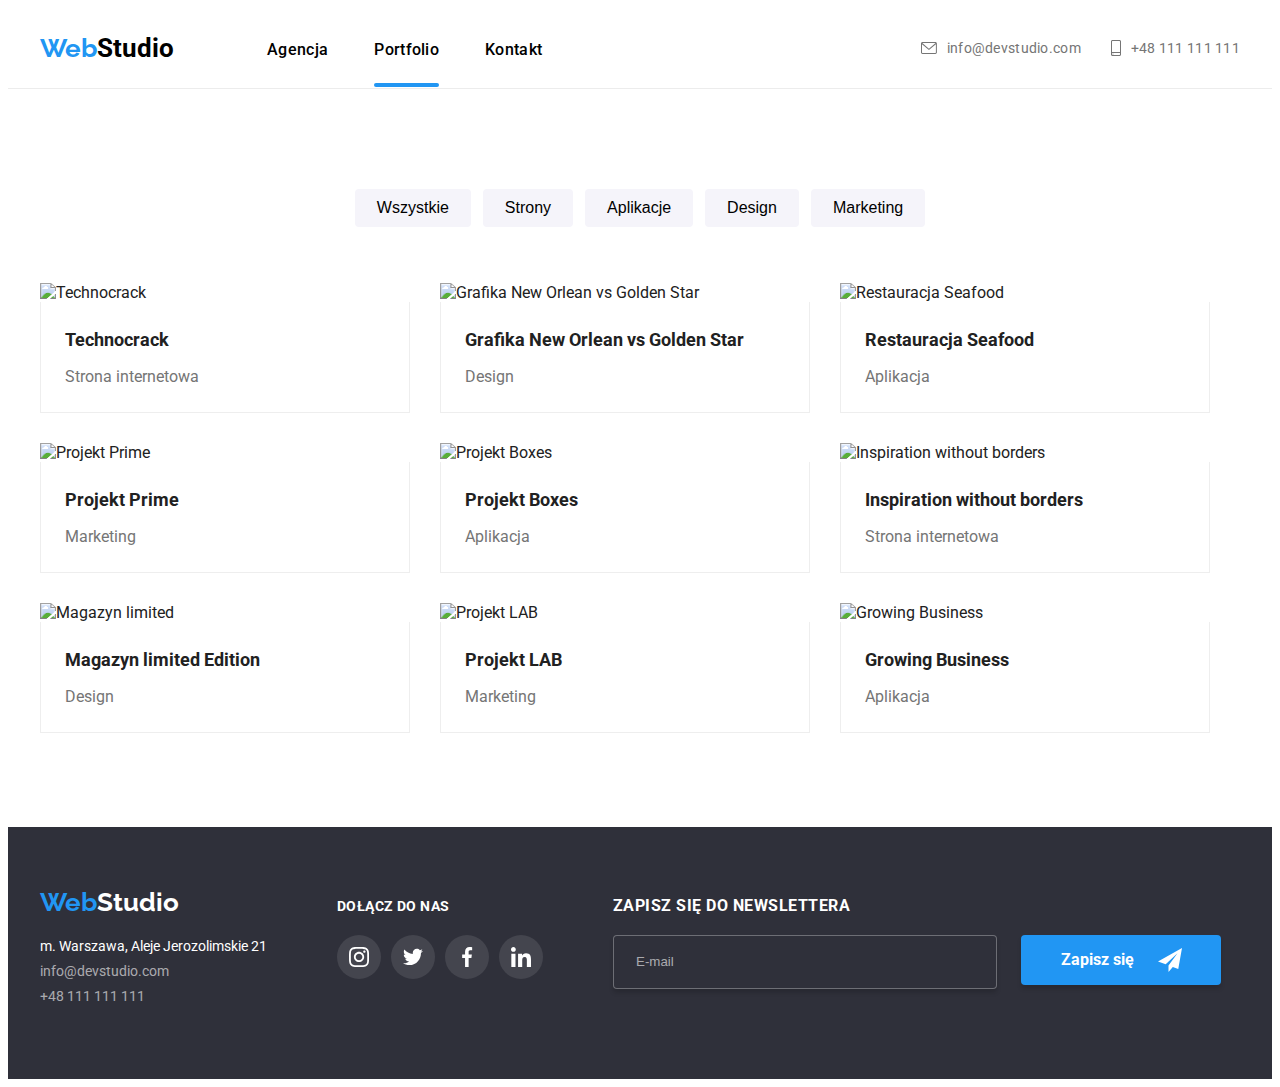
==== commit 78cbb7d1: "Padding fix - desktop" ====
--- a/portfolio.html
+++ b/portfolio.html
@@ -118,7 +118,7 @@
         </section>
     </header>
     <main>
-        <div class="container section">
+        <div class="container">
             <section class="filters">
                 <ul>
                     <li><button class="filters__button" type="button">Wszystkie</button></li>
--- a/css/main.min.css
+++ b/css/main.min.css
@@ -1 +1 @@
-.navigation{height:80px;border-bottom:1px solid #ececec}.navbar{display:flex;justify-content:space-between;align-items:center}.left-group{display:flex;flex-direction:row;justify-content:space-between;align-items:center}.left-group__logo{text-decoration:none}.left-group__name{color:#000;margin-right:93px;font-size:26px;line-height:1.19;margin-top:24px}.left-group__menu{display:flex;justify-content:space-between;flex-wrap:nowrap;flex-direction:row;width:254px}.left-group__menu li{display:inline-block;padding-top:32px;padding-bottom:28px}.left-group__menu li:not(:last-child){margin-right:46px}.left-group__menu .active{position:relative}.left-group__menu .active::after{position:absolute;content:"";display:block;width:100%;height:4px;bottom:0px;background:#2196f3;border-radius:2px}.left-group__link{text-decoration:none;color:#000;font-weight:500;letter-spacing:.02em;padding-bottom:28px;text-decoration:none}.left-group__link:hover,.left-group__link:focus{color:#2196f3;transition:cubic-bezier(0.4, 0, 0.2, 1) 250ms}.contact{display:flex;justify-content:space-between;flex-wrap:nowrap;flex-direction:row;align-items:center;padding-left:345px;gap:30px}.contact__link{display:flex;align-items:center;font-size:14px;letter-spacing:.02em;color:#757575;fill:#757575;text-decoration:none}.contact__link:hover,.contact__link:focus{color:#2196f3;fill:#2196f3;transition:cubic-bezier(0.4, 0, 0.2, 1) 250ms}.contact__icon{margin-right:10px}.name-accent{font-family:"Raleway",sans-serif;color:#2196f3;font-weight:700;font-size:26px;list-style:1.19}@media only screen and (min-width: 768px)and (max-width: 1199px){.contact{flex-direction:column;padding:0;gap:10px;align-items:flex-start}.left-group__name{font-size:24px;line-height:1.16}.name-accent{font-size:24px;line-height:1.16}}@media only screen and (max-width: 767px){.contact{display:none}.left-group{justify-content:space-between}.left-group__name{font-size:24px;line-height:1.16}.left-group__menu{display:none}.name-accent{font-size:24px;line-height:1.16}}.slider{position:relative;z-index:3;background:#2f303a url(../images/slideroverlay.jpg) no-repeat center;background-size:cover}.slider:after{content:"";background:rgba(47,48,58,.4);display:block;width:100%;height:100%;position:absolute;top:0;left:0}@media(min-device-pixel-ratio: 2),(min-resolution: 192dpi),(min-resolution: 2dppx){.slider{background:#2f303a url("../images/slideroverlay@2x.jpg") no-repeat center;background-size:cover}}@media(min-device-pixel-ratio: 3),(min-resolution: 288dpi),(min-resolution: 3dppx){.slider{background:#2f303a url("../images/slideroverlay@3x.jpg") no-repeat center;background-size:cover}}.main-header{height:600px}.main-header__content{display:flex;flex-direction:column;text-align:center;align-items:center;justify-content:center;z-index:10}.main-header__text{font-family:"Roboto";width:100%;font-weight:900;font-size:44px;margin:0;text-align:center;padding-top:200px;text-transform:uppercase;color:#fff;z-index:10}.main-header__button{width:200px;height:50px;background-color:#2196f3;font-family:"Roboto";cursor:pointer;font-weight:700;font-size:16px;color:#fff;text-align:center;box-shadow:0px 4px 4px rgba(0,0,0,.15);border-radius:4px;border:none;margin-top:30px;z-index:10}@media only screen and (min-width: 768px)and (max-width: 1199px){.slider{background:#2f303a url("../images/tablet-overlay.jpg") no-repeat center}.main-header{height:400px;justify-content:center}.main-header__content{justify-content:center}.main-header__text{font-weight:900;font-size:26px;line-height:1.62;text-align:center;padding-top:118px}}@media only screen and (min-width: 768px)and (max-width: 1199px)and (min-device-pixel-ratio: 2),only screen and (min-width: 768px)and (max-width: 1199px)and (min-resolution: 192dpi),only screen and (min-width: 768px)and (max-width: 1199px)and (min-resolution: 2dppx){.slider{background:#2f303a url("../images/tablet-overlay@2x.jpg") no-repeat center;background-size:cover}}@media only screen and (min-width: 768px)and (max-width: 1199px)and (min-device-pixel-ratio: 3),only screen and (min-width: 768px)and (max-width: 1199px)and (min-resolution: 288dpi),only screen and (min-width: 768px)and (max-width: 1199px)and (min-resolution: 3dppx){.slider{background:#2f303a url("../images/tablet-overlay@3x.jpg") no-repeat center;background-size:cover}}@media only screen and (max-width: 767px){.slider{background:#2f303a url("../images/mobile-overlay.jpg") no-repeat center}.main-header{height:400px;justify-content:center}.main-header__content{justify-content:center}.main-header__text{font-weight:900;font-size:26px;line-height:1.62;text-align:center;padding-top:118px}}@media only screen and (max-width: 767px)and (min-device-pixel-ratio: 2),only screen and (max-width: 767px)and (min-resolution: 192dpi),only screen and (max-width: 767px)and (min-resolution: 2dppx){.slider{background:#2f303a url("../images/mobile-overlay@2x.jpg") no-repeat center;background-size:cover}}@media only screen and (max-width: 767px)and (min-device-pixel-ratio: 3),only screen and (max-width: 767px)and (min-resolution: 288dpi),only screen and (max-width: 767px)and (min-resolution: 3dppx){.slider{background:#2f303a url("../images/mobile-overlay@3x.jpg") no-repeat center;background-size:cover}}.features{display:flex;padding-top:94px;gap:30px}.features__background{height:120px;display:flex;justify-content:center;align-items:center;padding:25px 100px;background-color:#f5f4fa}.features__client{display:block}.features__title{font-weight:700;font-size:14px;line-height:1.14;margin-bottom:10px}.features__content{font-size:14px;line-height:1.71;color:#757575;letter-spacing:.03em}@media only screen and (max-width: 767px){.features{display:flex;flex-direction:column;padding-top:60px}.features__background{height:120px;display:flex;padding:25px 100px}.features__icon{display:flex;justify-content:center}.features__title{text-align:center}.features__content{text-align:center}}@media only screen and (min-width: 768px)and (max-width: 1199px){.features{display:flex;flex-wrap:wrap;gap:30px;padding-top:60px}.features__client{flex-basis:calc((100% - 30px)/2)}.features__background{height:120px;display:flex;justify-content:center;padding:25px 100}}.whatwedo__title{font-family:"Roboto";font-weight:700;font-size:36px;line-height:1.17;letter-spacing:.03em;text-align:center;margin-bottom:50px}.whatwedo__list{display:flex;justify-content:center;gap:30px}.whatwedo__item{position:relative;display:inline-block}.whatwedo__label{position:absolute;bottom:0;left:0;margin:0;width:100%;height:70px;background:rgba(47,48,58,.8);color:#fff}.whatwedo__description{margin:0;padding:0;display:flex;justify-content:center;align-items:center;height:100%}.whatwedo__image{width:370;height:294}@media only screen and (max-width: 1199px){.whatwedo{display:none}}.team{background:#f5f4fa}.team__cards{display:flex;gap:30px}.team__title{font-family:"Roboto";font-weight:700;font-size:36px;line-height:1.17;text-align:center;margin-bottom:50px}.card{border:1px solid #eee;width:270px;box-shadow:0px 1px 3px rgba(0,0,0,.12),0px 1px 1px rgba(0,0,0,.14),0px 2px 1px rgba(0,0,0,.2);border-radius:0px 0px 4px 4px;background-color:#fff;display:inline-block;margin:0;border:none}.card__details{margin-top:30px;margin-bottom:30px}.card__image{height:260px;max-width:100%}.card__title{font-weight:500;font-size:16px;color:#212121;text-align:center}.card__description{font-size:16px;color:#757575;text-align:center;margin-top:10px;padding-bottom:15px}.social__link-row{margin:0;padding:0 32px;width:100%;gap:10px;display:inline-flex;justify-content:center;align-items:center}.social__link{display:inline-flex;justify-content:center;align-items:center;fill:#afb1b8;width:44px;height:44px;border-radius:50%;transition:cubic-bezier(0.4, 0, 0.2, 1) 250ms}.social__link:hover,.social__link:focus{background:#2196f3;fill:#fff}.social__icon{width:20px;height:20px}@media only screen and (max-width: 767px){.team__cards{display:flex;flex-direction:column}.card{width:100%}.card__image{min-width:100%;height:100%}}@media only screen and (min-width: 768px)and (max-width: 1199px){.team__cards{display:flex;flex-wrap:wrap;gap:30px}.team__item{flex-basis:calc((100% - 30px)/2)}.card{width:100%}.card__image{min-width:100%;height:100%}}.footer{width:100%;min-height:252px;background-color:#2f303a}.footer__row{display:flex;flex-direction:row}.footer__left{display:flex;flex-direction:row}.footer__header{color:#fff;margin:0;padding-bottom:20px;font-family:"Raleway";font-size:26px;line-height:1.192}.footer__logo{text-decoration:none}.footer__links a{display:block;font-size:14px;color:rgba(255,255,255,.6);margin-top:9px;text-decoration:none}.footer a:focus,.footer a:hover{color:#2196f3;transition:cubic-bezier(0.4, 0, 0.2, 1) 250ms}.footer__content{padding-top:60px}.footer__address{color:#fff;font-size:14px}.social-footer{margin-left:70px}.social-footer__title{color:#fff;text-transform:uppercase;margin:0;padding-top:72px;font-family:"Roboto";font-weight:700;font-size:14px;line-height:1.14;letter-spacing:.03em;text-transform:uppercase}.social-footer__links{display:inline-flex;list-style:none;margin:0;padding-top:20px;gap:10px;width:100%}.social-footer__link{display:inline-flex;justify-content:center;align-items:center;fill:#fff;width:44px;height:44px;background:rgba(255,255,255,.1);border-radius:50%}.social-footer__link:hover,.social-footer__link:focus{border-radius:50%;background:#2196f3;transition:cubic-bezier(0.4, 0, 0.2, 1) 250ms}.social-footer__icon{width:20px;height:20px}@media only screen and (min-width: 768px)and (max-width: 1199px){.footer__row{flex-direction:column;justify-content:center}.footer__content{display:flex;flex-direction:column;align-items:center}.footer__address{display:flex;flex-direction:column;align-items:center}.footer__left{justify-content:center}.footer__right{display:flex;justify-content:center}.social-footer{display:flex;flex-direction:column;align-items:center}}@media only screen and (max-width: 767px){.footer{min-width:100%}.footer__row{flex-direction:column;justify-content:center}.footer__content{display:flex;flex-direction:column;align-items:center}.footer__address{display:flex;flex-direction:column;align-items:center}.footer__left{flex-direction:column;justify-content:center}.footer__right{display:flex;justify-content:center;width:100%}.social-footer{margin-left:0;display:flex;flex-direction:column;align-items:center}.social-footer__links{justify-content:center}}.clients__title{font-family:"Roboto";font-weight:700;font-size:36px;line-height:1.17;text-align:center;margin-bottom:50px}.clients__list{list-style:none;padding:0;margin:0;display:flex;gap:30px}.clients__link{min-width:170px;height:92px;display:inline-flex;justify-content:center;align-items:center;fill:#afb1b8;border-radius:4px;border:1px solid #afb1b8}.clients__link:hover,.clients__link:focus{fill:#2196f3;border:1px solid #2196f3;transition:cubic-bezier(0.4, 0, 0.2, 1) 250ms}.clients__icon{width:106px;height:60px}@media only screen and (max-width: 767px){.clients__list{display:flex;flex-wrap:wrap;justify-content:center;align-items:center;gap:30px}.clients__item{flex-basis:calc((100% - 30px)/2)}.clients__link{width:100%}}@media only screen and (min-width: 768px)and (max-width: 1199px){.clients__list{display:flex;flex-wrap:wrap;justify-content:center;align-items:center;gap:30px}.clients__item{flex-basis:calc((100% - 60px)/3)}.clients__link{width:100%}}.filters{display:flex;justify-content:center;margin-bottom:56px}.filters li{list-style-type:none;display:inline}.filters__button{height:38px;color:#000;font-weight:500;text-align:center;font-size:16px;cursor:pointer;background-color:#f5f4fa;border-radius:4px;border:none;text-align:center;margin:0 4px;padding:6px 22px 6px 22px}.filters__button:focus,.filters__button:hover{background-color:#2196f3;color:#fff;box-shadow:0px 3px 1px rgba(0,0,0,.1),0px 1px 2px rgba(0,0,0,.08),0px 2px 2px rgba(0,0,0,.12);transition:cubic-bezier(0.4, 0, 0.2, 1) 250ms}@media only screen and (max-width: 767px){.filters__button{margin-top:15px}}.product{display:flex}.product__gallery{display:flex;gap:30px;flex-wrap:wrap}.product__title{font-weight:700;font-size:18px;color:#212121;padding-top:20px;line-height:2}.product__description{font-size:16px;padding-top:4px;color:#757575;padding-bottom:20px;line-height:1.87}.product__details{position:relative;border-bottom:1px solid #eee;border-left:1px solid #eee;border-right:1px solid #eee;padding:0;overflow:hidden;padding-left:24px;background-color:#fff;transition:cubic-bezier(0.4, 0, 0.2, 1) 250ms}.product__image{width:370px;height:auto;display:block}.product__card{position:relative;width:100%;background:#fff;border:none;overflow:hidden;margin:0}.product__card:focus,.product__card:hover,.product__card:hover .product__overlay{box-shadow:0px 1px 1px rgba(0,0,0,.12),0px 4px 4px rgba(0,0,0,.06),1px 4px 6px rgba(0,0,0,.16);transform:translatex(0);transition:cubic-bezier(0.4, 0, 0.2, 1) 250ms}.product__overlay{position:absolute;top:0;left:0;width:100%;height:100%;background:rgba(33,150,243,.9);transform:translatey(100%);transition:transform 250ms ease}.product__overlay>p{color:#fff;font-size:18px;line-height:1.56;letter-spacing:.03em;padding-top:49px;padding-left:24px}@media only screen and (max-width: 767px){.product__gallery{display:flex;width:100%;height:auto;gap:30px}.product__item{width:100%}.product__image{min-width:100%;height:auto;display:block;object-fit:contain}.product__card{width:100%;height:100%}}@media only screen and (min-width: 768px)and (max-width: 1199px){.product__gallery{display:flex;flex-wrap:wrap;gap:30px}.product__image{width:100%;height:100%}.product__item{flex-basis:calc((100% - 30px)/2)}.product__card{width:100%}}.modal__container{position:fixed;height:100%;width:100%;top:0;left:0;z-index:10}.modal__container.in .modal__background{background:rgba(0,0,0,0);animation:fadeIn .5s cubic-bezier(0.165, 0.84, 0.44, 1) forwards}.modal__container.in .modal__background .modal{animation:slideIn .5s cubic-bezier(0.165, 0.84, 0.44, 1) forwards}.modal__container.out{animation:quickScaleDown 0s .5s linear forwards}.modal__container.out .modal__background{animation:fadeOut .5s cubic-bezier(0.165, 0.84, 0.44, 1) forwards}.modal__container.out .modal__background .modal{animation:slideOut .5s cubic-bezier(0.165, 0.84, 0.44, 1) forwards}.is-hidden{display:none}.modal__background{position:fixed;left:0;top:0;display:flex;justify-content:center;align-items:center;width:100%;height:100%;z-index:12;background:rgba(0,0,0,.3)}.modal{position:absolute;top:221px;max-width:528px;min-height:581px;box-shadow:0px 1px 3px rgba(0,0,0,.12),0px 1px 1px rgba(0,0,0,.14),0px 2px 1px rgba(0,0,0,.2);background-color:#fff;border-radius:4px}.modal button[type=button]{position:absolute;top:8px;right:8px;width:30px;height:30px;background-color:#fff;border:1px solid rgba(0,0,0,.1);border-radius:50px;cursor:pointer}@keyframes fadeIn{0%{background:rgba(0,0,0,0)}100%{background:rgba(0,0,0,.7)}}@keyframes fadeOut{0%{background:rgba(0,0,0,.7)}100%{background:rgba(0,0,0,0)}}@keyframes quickScaleDown{0%{transform:scale(0)}99.9%{transform:scale(1)}100%{transform:scale(0)}}@keyframes slideIn{0%{transform:translateX(-1500px) scaleX(1) rotate(360deg)}70%{transform:translateX(30px) scaleX(0.9)}100%{transform:translateX(0px) scaleX(1) rotate(0deg)}}@keyframes slideOut{0%{transform:translateX(0px) scaleX(1) rotate(0deg)}30%{transform:translateX(-30px) scaleX(1.1)}100%{transform:translateX(1500px) scaleX(1) rotate(360deg)}}@media only screen and (min-width: 768px)and (max-width: 1199px){.modal{max-width:450px;top:93px;justify-content:center;margin:0 15px}}@media only screen and (max-width: 767px){.modal{max-width:100%;top:93px;justify-content:center;align-items:center;margin:0 15px}}.order{padding-left:40px;padding-right:40px}.order__icon{width:18px;height:18px}.order__label{position:relative}.order__label:hover,.order__label:active,.order__label:focus,.order__label:focus-within{border-color:#2196f3;fill:#2196f3}.order__label>.label__title{font-size:12px;line-height:1.16;letter-spacing:.01em;color:#757575}.order__label>.input__icon{width:18px;height:18px;display:block;position:absolute;top:34px;left:10px}.order__container{display:flex;flex-direction:column}.order__input{width:448px;height:40px;text-indent:42px;border:1px solid rgba(33,33,33,.2);border-radius:4px;margin-top:4px;margin-bottom:10px;outline:none}.order__input:hover,.order__input:active,.order__input:focus{border-color:#2196f3;fill:#2196f3}.order__title{font-family:"Roboto";font-weight:700;font-size:20px;line-height:1.15;text-align:center;letter-spacing:.03em;color:#212121;margin-bottom:12px;margin-top:40px}.order__button{width:200px;height:50px;background-color:#2196f3;font-family:"Roboto";cursor:pointer;font-weight:700;font-size:16px;color:#fff;text-align:center;box-shadow:0px 4px 4px rgba(0,0,0,.15);border-radius:4px;border:none;margin:30px auto 40px}.checkbox{position:relative;margin-left:40px}.checkbox__input{position:absolute;top:3px;left:-25px;width:16px;height:16px;opacity:1;cursor:pointer;z-index:1}#order__comment{width:448px;height:120px;text-indent:0px;resize:none}.order__checkbox input:checked~.icon-check{display:block}.check-icon{display:none;position:absolute;z-index:10;height:16px;width:16px;z-index:5;top:3px;left:-25px}#order__policies{font-size:14px;line-height:1.71;margin-top:20px}.newsletter{padding-left:70px;padding-top:70px}.newsletter__form{position:relative;display:inline-flex;gap:24px}.newsletter__email{width:358px;height:50px;padding-left:22px;background-color:#2f303a;color:#fff;border:1px solid rgba(255,255,255,.3);box-shadow:0px 4px 4px rgba(0,0,0,.15);border-radius:4px;transition:transform 250ms ease-in,box-shadow 250ms ease-in}.newsletter__email::placeholder{color:rgba(255,255,255,.6)}.newsletter__email:focus{outline:none;border:2px solid;border-color:#2196f3}.newsletter__header{font-weight:700;line-height:1.14;letter-spacing:.03em;text-transform:uppercase;color:#fff;padding-bottom:20px}.newsletter__button{display:flex;flex-direction:row;width:200px;height:50px;background-color:#2196f3;font-family:"Roboto";cursor:pointer;justify-content:center;align-items:center;font-weight:700;font-size:16px;color:#fff;box-shadow:0px 4px 4px rgba(0,0,0,.15);border-radius:4px;border:none;padding:0}.newsletter__icon{width:24px;height:24px;margin-left:24px}@media only screen and (min-width: 768px)and (max-width: 1199px){.newsletter{display:flex;padding:0;margin:60px 0;flex-direction:column;justify-content:center;align-items:center}.newsletter__form{display:flex;flex-direction:column;justify-content:center;align-items:center}.newsletter__email{max-width:450px}.newsletter__icon{right:80px;top:90px}.order__input{width:370px}#order__comment{width:370px}#order__policies{font-size:12px;line-height:1.16;width:346px}.checkbox{max-width:370px}.checkbox__input{top:0}}@media only screen and (max-width: 767px){.newsletter{display:flex;padding:0;margin:60px 0;flex-direction:column;justify-content:center;align-items:center;max-width:100%}.newsletter__form{display:flex;flex-direction:column;justify-content:center;align-items:center;max-width:100%}.newsletter__email{max-width:100%}.newsletter__icon{right:60px;top:90px}.order{max-width:100%}.order__input{max-width:100%}.order__container{max-width:370px}#order__comment{width:370px}#order__policies{font-size:12px;line-height:1.16;max-width:346px}.checkbox{max-width:370px}.checkbox__input{top:0}}.navbutton-mobile{display:none;margin-top:.4rem;font-size:10px;text-align:center;position:relative;border:none;padding:10px 10px;text-align:center;text-decoration:none;font-size:10px;transition-duration:.5s;overflow:hidden;cursor:pointer;border-radius:4px;transform:translatey(40px) translateX(5vw)}.menu{display:flex;padding:0;margin:0;list-style:none}@media(max-width: 767px){.menu{display:none}}.menu .link{padding:10px;color:inherit;text-decoration:none}.menu .link:hover,.menu .link:focus{text-decoration:underline}.menu-toggle{min-height:40px;min-width:40px;display:flex;align-items:center;justify-content:center;margin:0;padding:0;background-color:rgba(0,0,0,0);cursor:pointer;border:none;border-radius:50%;outline:none}@media(min-width: 768px){.menu-toggle{display:none}}.menu-toggle:hover,.menu-toggle:focus{color:#2196f3}.menu-container{position:fixed;top:0;left:0;width:100vw;height:100vh;padding:32px;background-color:#fff;z-index:999;transform:translateX(100%);transition:transform 250ms ease-in-out}.menu-container.is-open{transform:translateX(0)}.menu-container .menu-toggle{position:absolute;top:16px;right:16px;color:#000;z-index:99}.mobile-menu{padding:0;margin:0;list-style:none}.mobile-menu .link{display:block;padding:10px;color:#000;text-decoration:none}.mobile-nav{width:100vw;height:100vh;position:absolute;top:0;left:0;display:flex;flex-direction:column}.mobile-nav__upper{padding:0 40px;padding-top:48px;height:auto}.mobile-nav__list{display:flex;flex-direction:column;gap:32px}.mobile-nav__item{list-style:none}.mobile-nav__link{text-decoration:none;font-family:"Roboto";font-style:normal;font-weight:500;font-size:7vw;line-height:47px;letter-spacing:.02em;color:#212121}.mobile-nav__link:hover,.mobile-nav__link:focus{color:#2196f3}.mobile-nav__lower{padding:0 40px;padding-bottom:48px;display:flex;flex-direction:column;height:100%;justify-content:flex-end;align-items:flex-start}.mobile-contact__phone{text-decoration:none;font-weight:500;font-size:7vw;line-height:40px;letter-spacing:.02em;color:#2196f3;padding-bottom:32px}.mobile-contact__email{text-decoration:none;font-weight:500;font-size:4vw;line-height:28px;letter-spacing:.02em;color:#757575;padding-bottom:64px}.mobile-socials{max-width:100%}.mobile-socials__list{display:flex;gap:10px}.mobile-socials__item{list-style:none;padding-left:10px;border-left:1px solid #ccc}.mobile-socials__item:first-child{border-left:none;padding-left:0px}.mobile-socials__link{text-decoration:none;font-family:"Roboto";font-style:normal;font-weight:500;font-size:3.5vw;line-height:1.22;letter-spacing:.02em;color:#2196f3}body{font-family:"Roboto","Raleway",sans-serif;color:#212121;background-color:#fff;box-sizing:border-box}ul,p{list-style:none;padding:0;margin:0}.section{padding-bottom:94px;padding-top:94px}.container{max-width:1200px;margin:auto;padding-left:15px;padding-right:15px}address{font-style:normal}/*# sourceMappingURL=main.min.css.map */+.navigation{height:80px;border-bottom:1px solid #ececec}.navbar{display:flex;justify-content:space-between;align-items:center}.left-group{display:flex;flex-direction:row;justify-content:space-between;align-items:center}.left-group__logo{text-decoration:none}.left-group__name{color:#000;margin-right:93px;font-size:26px;line-height:1.19;margin-top:24px}.left-group__menu{display:flex;justify-content:space-between;flex-wrap:nowrap;flex-direction:row;width:254px}.left-group__menu li{display:inline-block;padding-top:32px;padding-bottom:28px}.left-group__menu li:not(:last-child){margin-right:46px}.left-group__menu .active{position:relative}.left-group__menu .active::after{position:absolute;content:"";display:block;width:100%;height:4px;bottom:0px;background:#2196f3;border-radius:2px}.left-group__link{text-decoration:none;color:#000;font-weight:500;letter-spacing:.02em;padding-bottom:28px;text-decoration:none}.left-group__link:hover,.left-group__link:focus{color:#2196f3;transition:cubic-bezier(0.4, 0, 0.2, 1) 250ms}.contact{display:flex;justify-content:space-between;flex-wrap:nowrap;flex-direction:row;align-items:center;padding-left:345px;gap:30px}.contact__link{display:flex;align-items:center;font-size:14px;letter-spacing:.02em;color:#757575;fill:#757575;text-decoration:none}.contact__link:hover,.contact__link:focus{color:#2196f3;fill:#2196f3;transition:cubic-bezier(0.4, 0, 0.2, 1) 250ms}.contact__icon{margin-right:10px}.name-accent{font-family:"Raleway",sans-serif;color:#2196f3;font-weight:700;font-size:26px;list-style:1.19}@media only screen and (min-width: 768px)and (max-width: 1199px){.contact{flex-direction:column;padding:0;gap:10px;align-items:flex-start}.left-group__name{font-size:24px;line-height:1.16}.name-accent{font-size:24px;line-height:1.16}}@media only screen and (max-width: 767px){.contact{display:none}.left-group{justify-content:space-between}.left-group__name{font-size:24px;line-height:1.16}.left-group__menu{display:none}.name-accent{font-size:24px;line-height:1.16}}.slider{position:relative;z-index:3;background:#2f303a url(../images/slideroverlay.jpg) no-repeat center;background-size:cover}.slider:after{content:"";background:rgba(47,48,58,.4);display:block;width:100%;height:100%;position:absolute;top:0;left:0}@media(min-device-pixel-ratio: 2),(min-resolution: 192dpi),(min-resolution: 2dppx){.slider{background:#2f303a url("../images/slideroverlay@2x.jpg") no-repeat center;background-size:cover}}@media(min-device-pixel-ratio: 3),(min-resolution: 288dpi),(min-resolution: 3dppx){.slider{background:#2f303a url("../images/slideroverlay@3x.jpg") no-repeat center;background-size:cover}}.main-header{height:600px}.main-header__content{display:flex;flex-direction:column;text-align:center;align-items:center;justify-content:center;z-index:10}.main-header__text{font-family:"Roboto";width:100%;font-weight:900;font-size:44px;margin:0;text-align:center;padding-top:200px;text-transform:uppercase;color:#fff;z-index:10}.main-header__button{width:200px;height:50px;background-color:#2196f3;font-family:"Roboto";cursor:pointer;font-weight:700;font-size:16px;color:#fff;text-align:center;box-shadow:0px 4px 4px rgba(0,0,0,.15);border-radius:4px;border:none;margin-top:30px;z-index:10}@media only screen and (min-width: 768px)and (max-width: 1199px){.slider{background:#2f303a url("../images/tablet-overlay.jpg") no-repeat center;background-size:cover}.main-header{height:400px;justify-content:center}.main-header__content{justify-content:center}.main-header__text{font-weight:900;font-size:26px;line-height:1.62;text-align:center;padding-top:118px}}@media only screen and (min-width: 768px)and (max-width: 1199px)and (min-device-pixel-ratio: 2),only screen and (min-width: 768px)and (max-width: 1199px)and (min-resolution: 192dpi),only screen and (min-width: 768px)and (max-width: 1199px)and (min-resolution: 2dppx){.slider{background:#2f303a url("../images/tablet-overlay@2x.jpg") no-repeat center;background-size:cover}}@media only screen and (min-width: 768px)and (max-width: 1199px)and (min-device-pixel-ratio: 3),only screen and (min-width: 768px)and (max-width: 1199px)and (min-resolution: 288dpi),only screen and (min-width: 768px)and (max-width: 1199px)and (min-resolution: 3dppx){.slider{background:#2f303a url("../images/tablet-overlay@3x.jpg") no-repeat center;background-size:cover}}@media only screen and (max-width: 767px){.slider{background:#2f303a url("../images/mobile-overlay.jpg") no-repeat center;background-size:cover}.main-header{height:400px;justify-content:center}.main-header__content{justify-content:center}.main-header__text{font-weight:900;font-size:26px;line-height:1.62;text-align:center;padding-top:118px}}@media only screen and (max-width: 767px)and (min-device-pixel-ratio: 2),only screen and (max-width: 767px)and (min-resolution: 192dpi),only screen and (max-width: 767px)and (min-resolution: 2dppx){.slider{background:#2f303a url("../images/mobile-overlay@2x.jpg") no-repeat center;background-size:cover}}@media only screen and (max-width: 767px)and (min-device-pixel-ratio: 3),only screen and (max-width: 767px)and (min-resolution: 288dpi),only screen and (max-width: 767px)and (min-resolution: 3dppx){.slider{background:#2f303a url("../images/mobile-overlay@3x.jpg") no-repeat center;background-size:cover}}.features{padding-bottom:94px;padding-top:94px}.features__list{display:flex;gap:30px}.features__background{height:120px;display:flex;justify-content:center;align-items:center;padding:25px 100px;background-color:#f5f4fa}.features__client{display:block}.features__title{font-weight:700;font-size:14px;line-height:1.14;margin-bottom:10px}.features__content{font-size:14px;line-height:1.71;color:#757575;letter-spacing:.03em}@media only screen and (max-width: 767px){.features__list{display:flex;flex-direction:column;padding-top:0}.features__background{height:120px;display:flex;padding:25px 100px}.features__icon{display:flex;justify-content:center}.features__title{text-align:center}.features__content{text-align:center}}@media only screen and (min-width: 768px)and (max-width: 1199px){.features__list{display:flex;flex-wrap:wrap;gap:30px;padding-top:0}.features__client{flex-basis:calc((100% - 30px)/2)}.features__background{height:120px;display:flex;justify-content:center;padding:25px 100}}.whatwedo{padding-bottom:94px}.whatwedo__title{font-family:"Roboto";font-weight:700;font-size:36px;line-height:1.17;letter-spacing:.03em;text-align:center;margin-bottom:50px;margin-top:0}.whatwedo__list{display:flex;justify-content:center;gap:30px}.whatwedo__item{position:relative;display:inline-block}.whatwedo__label{position:absolute;bottom:0;left:0;margin:0;width:100%;height:70px;background:rgba(47,48,58,.8);color:#fff}.whatwedo__description{margin:0;padding:0;display:flex;justify-content:center;align-items:center;height:100%}.whatwedo__image{width:370;height:294}@media only screen and (max-width: 1199px){.whatwedo{display:none}}.team{background:#f5f4fa;padding-bottom:94px;padding-top:94px}.team__cards{display:flex;gap:30px}.team__title{font-family:"Roboto";font-weight:700;font-size:36px;line-height:1.17;text-align:center;margin-bottom:50px}.card{border:1px solid #eee;width:270px;box-shadow:0px 1px 3px rgba(0,0,0,.12),0px 1px 1px rgba(0,0,0,.14),0px 2px 1px rgba(0,0,0,.2);border-radius:0px 0px 4px 4px;background-color:#fff;display:inline-block;margin:0;border:none}.card__details{margin-top:30px;margin-bottom:30px}.card__image{height:260px;max-width:100%}.card__title{font-weight:500;font-size:16px;color:#212121;text-align:center}.card__description{font-size:16px;color:#757575;text-align:center;margin-top:10px;padding-bottom:15px}.social__link-row{margin:0;padding:0 32px;width:100%;gap:10px;display:inline-flex;justify-content:center;align-items:center}.social__link{display:inline-flex;justify-content:center;align-items:center;fill:#afb1b8;width:44px;height:44px;border-radius:50%;transition:cubic-bezier(0.4, 0, 0.2, 1) 250ms}.social__link:hover,.social__link:focus{background:#2196f3;fill:#fff}.social__icon{width:20px;height:20px}@media only screen and (max-width: 767px){.team__title{margin-top:60px}.team__cards{display:flex;flex-direction:column}.card{width:100%}.card__image{min-width:100%;height:100%}}@media only screen and (min-width: 768px)and (max-width: 1199px){.team__cards{display:flex;flex-wrap:wrap;gap:30px}.team__item{flex-basis:calc((100% - 30px)/2)}.team__title{margin-top:60px}.team+.section{margin-top:45px}.card{width:100%}.card__image{min-width:100%;height:100%}}.footer{width:100%;min-height:252px;background-color:#2f303a}.footer__row{display:flex;flex-direction:row}.footer__left{display:flex;flex-direction:row}.footer__header{color:#fff;margin:0;padding-bottom:20px;font-family:"Raleway";font-size:26px;line-height:1.192}.footer__logo{text-decoration:none}.footer__links a{display:block;font-size:14px;color:rgba(255,255,255,.6);margin-top:9px;text-decoration:none}.footer a:focus,.footer a:hover{color:#2196f3;transition:cubic-bezier(0.4, 0, 0.2, 1) 250ms}.footer__content{padding-top:60px}.footer__address{color:#fff;font-size:14px}.social-footer{margin-left:70px}.social-footer__title{color:#fff;text-transform:uppercase;margin:0;padding-top:72px;font-family:"Roboto";font-weight:700;font-size:14px;line-height:1.14;letter-spacing:.03em;text-transform:uppercase}.social-footer__links{display:inline-flex;list-style:none;margin:0;padding-top:20px;gap:10px;width:100%}.social-footer__link{display:inline-flex;justify-content:center;align-items:center;fill:#fff;width:44px;height:44px;background:rgba(255,255,255,.1);border-radius:50%}.social-footer__link:hover,.social-footer__link:focus{border-radius:50%;background:#2196f3;transition:cubic-bezier(0.4, 0, 0.2, 1) 250ms}.social-footer__icon{width:20px;height:20px}@media only screen and (min-width: 768px)and (max-width: 1199px){.footer__row{flex-direction:column;justify-content:center}.footer__content{display:flex;flex-direction:column;align-items:center}.footer__address{display:flex;flex-direction:column;align-items:center}.footer__left{justify-content:center}.footer__right{display:flex;justify-content:center}.social-footer{display:flex;flex-direction:column;align-items:center}}@media only screen and (max-width: 767px){.footer{min-width:100%}.footer__row{flex-direction:column;justify-content:center}.footer__content{display:flex;flex-direction:column;align-items:center}.footer__address{display:flex;flex-direction:column;align-items:center}.footer__left{flex-direction:column;justify-content:center}.footer__right{display:flex;justify-content:center;width:100%}.social-footer{margin-left:0;display:flex;flex-direction:column;align-items:center}.social-footer__links{justify-content:center}}.clients{padding-bottom:94px;padding-top:94px}.clients__title{font-family:"Roboto";font-weight:700;font-size:36px;line-height:1.17;text-align:center;margin-bottom:50px}.clients__list{list-style:none;padding:0;margin:0;display:flex;gap:30px}.clients__link{min-width:170px;height:92px;display:inline-flex;justify-content:center;align-items:center;fill:#afb1b8;border-radius:4px;border:1px solid #afb1b8}.clients__link:hover,.clients__link:focus{fill:#2196f3;border:1px solid #2196f3;transition:cubic-bezier(0.4, 0, 0.2, 1) 250ms}.clients__icon{width:106px;height:60px}@media only screen and (max-width: 767px){.clients__list{display:flex;flex-wrap:wrap;justify-content:center;align-items:center;gap:30px}.clients__item{flex-basis:calc((100% - 30px)/2)}.clients__link{width:100%}}@media only screen and (min-width: 768px)and (max-width: 1199px){.clients__list{display:flex;flex-wrap:wrap;justify-content:center;align-items:center;gap:30px}.clients__item{flex-basis:calc((100% - 60px)/3)}.clients__link{width:100%}}.filters{display:flex;justify-content:center;padding-top:100px;margin-bottom:56px}.filters li{list-style-type:none;display:inline}.filters__button{height:38px;color:#000;font-weight:500;text-align:center;font-size:16px;cursor:pointer;background-color:#f5f4fa;border-radius:4px;border:none;text-align:center;margin:0 4px;padding:6px 22px 6px 22px}.filters__button:focus,.filters__button:hover{background-color:#2196f3;color:#fff;box-shadow:0px 3px 1px rgba(0,0,0,.1),0px 1px 2px rgba(0,0,0,.08),0px 2px 2px rgba(0,0,0,.12);transition:cubic-bezier(0.4, 0, 0.2, 1) 250ms}@media only screen and (min-width: 768px)and (max-width: 1199px){.filters{padding-top:60px}}@media only screen and (max-width: 767px){.filters{padding-top:60px}.filters__button{margin-top:15px}}.product{display:flex;padding-bottom:94px}.product__gallery{display:flex;gap:30px;flex-wrap:wrap}.product__title{font-weight:700;font-size:18px;color:#212121;padding-top:20px;line-height:2}.product__description{font-size:16px;padding-top:4px;color:#757575;padding-bottom:20px;line-height:1.87}.product__details{position:relative;border-bottom:1px solid #eee;border-left:1px solid #eee;border-right:1px solid #eee;padding:0;overflow:hidden;padding-left:24px;background-color:#fff;transition:cubic-bezier(0.4, 0, 0.2, 1) 250ms}.product__image{width:370px;height:auto;display:block}.product__card{position:relative;width:100%;background:#fff;border:none;overflow:hidden;margin:0}.product__card:focus,.product__card:hover,.product__card:hover .product__overlay{box-shadow:0px 1px 1px rgba(0,0,0,.12),0px 4px 4px rgba(0,0,0,.06),1px 4px 6px rgba(0,0,0,.16);transform:translatex(0);transition:cubic-bezier(0.4, 0, 0.2, 1) 250ms}.product__overlay{position:absolute;top:0;left:0;width:100%;height:100%;background:rgba(33,150,243,.9);transform:translatey(100%);transition:transform 250ms ease}.product__overlay>p{color:#fff;font-size:18px;line-height:1.56;letter-spacing:.03em;padding-top:49px;padding-left:24px}@media only screen and (max-width: 767px){.product__gallery{display:flex;width:100%;height:auto;gap:30px}.product__item{width:100%}.product__image{width:100%;height:auto;display:block;object-position:center}.product__card{width:100%;height:100%}}@media only screen and (min-width: 768px)and (max-width: 1199px){.product__gallery{display:flex;flex-wrap:wrap;gap:30px}.product__image{width:100%;height:100%}.product__item{flex-basis:calc((100% - 30px)/2)}.product__card{width:100%}}.modal__container{position:fixed;height:100%;width:100%;top:0;left:0;z-index:10}.modal__container.in .modal__background{background:rgba(0,0,0,0);animation:fadeIn .5s cubic-bezier(0.165, 0.84, 0.44, 1) forwards}.modal__container.in .modal__background .modal{animation:slideIn .5s cubic-bezier(0.165, 0.84, 0.44, 1) forwards}.modal__container.out{animation:quickScaleDown 0s .5s linear forwards}.modal__container.out .modal__background{animation:fadeOut .5s cubic-bezier(0.165, 0.84, 0.44, 1) forwards}.modal__container.out .modal__background .modal{animation:slideOut .5s cubic-bezier(0.165, 0.84, 0.44, 1) forwards}.is-hidden{display:none}.modal__background{position:fixed;left:0;top:0;display:flex;justify-content:center;align-items:center;width:100%;height:100%;z-index:12;background:rgba(0,0,0,.3)}.modal{position:absolute;top:221px;max-width:528px;min-height:581px;box-shadow:0px 1px 3px rgba(0,0,0,.12),0px 1px 1px rgba(0,0,0,.14),0px 2px 1px rgba(0,0,0,.2);background-color:#fff;border-radius:4px}.modal button[type=button]{position:absolute;top:8px;right:8px;width:30px;height:30px;background-color:#fff;border:1px solid rgba(0,0,0,.1);border-radius:50px;cursor:pointer}@keyframes fadeIn{0%{background:rgba(0,0,0,0)}100%{background:rgba(0,0,0,.7)}}@keyframes fadeOut{0%{background:rgba(0,0,0,.7)}100%{background:rgba(0,0,0,0)}}@keyframes quickScaleDown{0%{transform:scale(0)}99.9%{transform:scale(1)}100%{transform:scale(0)}}@keyframes slideIn{0%{transform:translateX(-1500px) scaleX(1) rotate(360deg)}70%{transform:translateX(30px) scaleX(0.9)}100%{transform:translateX(0px) scaleX(1) rotate(0deg)}}@keyframes slideOut{0%{transform:translateX(0px) scaleX(1) rotate(0deg)}30%{transform:translateX(-30px) scaleX(1.1)}100%{transform:translateX(1500px) scaleX(1) rotate(360deg)}}@media only screen and (min-width: 768px)and (max-width: 1199px){.modal{max-width:450px;top:93px;justify-content:center;margin:0 15px}}@media only screen and (max-width: 767px){.modal{max-width:100%;top:93px;justify-content:center;align-items:center;margin:0 15px}}.order{padding-left:40px;padding-right:40px}.order__icon{width:18px;height:18px}.order__label{position:relative}.order__label:hover,.order__label:active,.order__label:focus,.order__label:focus-within{border-color:#2196f3;fill:#2196f3}.order__label>.label__title{font-size:12px;line-height:1.16;letter-spacing:.01em;color:#757575}.order__label>.input__icon{width:18px;height:18px;display:block;position:absolute;top:34px;left:10px}.order__container{display:flex;flex-direction:column}.order__input{width:448px;height:40px;text-indent:42px;border:1px solid rgba(33,33,33,.2);border-radius:4px;margin-top:4px;margin-bottom:10px;outline:none}.order__input:hover,.order__input:active,.order__input:focus{border-color:#2196f3;fill:#2196f3}.order__title{font-family:"Roboto";font-weight:700;font-size:20px;line-height:1.15;text-align:center;letter-spacing:.03em;color:#212121;margin-bottom:12px;margin-top:40px}.order__button{width:200px;height:50px;background-color:#2196f3;font-family:"Roboto";cursor:pointer;font-weight:700;font-size:16px;color:#fff;text-align:center;box-shadow:0px 4px 4px rgba(0,0,0,.15);border-radius:4px;border:none;margin:30px auto 40px}.checkbox{position:relative;margin-left:40px}.checkbox__input{position:absolute;top:3px;left:-25px;width:16px;height:16px;opacity:1;cursor:pointer;z-index:1}#order__comment{width:448px;height:120px;text-indent:0px;resize:none}.order__checkbox input:checked~.icon-check{display:block}.check-icon{display:none;position:absolute;z-index:10;height:16px;width:16px;z-index:5;top:3px;left:-25px}#order__policies{font-size:14px;line-height:1.71;margin-top:20px}.newsletter{padding-left:70px;padding-top:70px}.newsletter__form{position:relative;display:inline-flex;gap:24px}.newsletter__email{width:358px;height:50px;padding-left:22px;background-color:#2f303a;color:#fff;border:1px solid rgba(255,255,255,.3);box-shadow:0px 4px 4px rgba(0,0,0,.15);border-radius:4px;transition:transform 250ms ease-in,box-shadow 250ms ease-in}.newsletter__email::placeholder{color:rgba(255,255,255,.6)}.newsletter__email:focus{outline:none;border:2px solid;border-color:#2196f3}.newsletter__header{font-weight:700;line-height:1.14;letter-spacing:.03em;text-transform:uppercase;color:#fff;padding-bottom:20px}.newsletter__button{display:flex;flex-direction:row;width:200px;height:50px;background-color:#2196f3;font-family:"Roboto";cursor:pointer;justify-content:center;align-items:center;font-weight:700;font-size:16px;color:#fff;box-shadow:0px 4px 4px rgba(0,0,0,.15);border-radius:4px;border:none;padding:0}.newsletter__icon{width:24px;height:24px;margin-left:24px}@media only screen and (min-width: 768px)and (max-width: 1199px){.newsletter{display:flex;padding:0;margin:60px 0;flex-direction:column;justify-content:center;align-items:center}.newsletter__form{display:flex;flex-direction:column;justify-content:center;align-items:center}.newsletter__email{max-width:450px}.newsletter__icon{right:80px;top:90px}.order__input{width:370px}#order__comment{width:370px}#order__policies{font-size:12px;line-height:1.16;width:346px}.checkbox{max-width:370px}.checkbox__input{top:0}}@media only screen and (max-width: 767px){.newsletter{display:flex;padding:0;margin:60px 0;flex-direction:column;justify-content:center;align-items:center;max-width:100%}.newsletter__form{display:flex;flex-direction:column;justify-content:center;align-items:center;max-width:100%}.newsletter__email{max-width:100%}.newsletter__icon{right:60px;top:90px}.order{max-width:100%}.order__input{max-width:100%}.order__container{max-width:370px}#order__comment{width:370px}#order__policies{font-size:12px;line-height:1.16;max-width:346px}.checkbox{max-width:370px}.checkbox__input{top:0}}.navbutton-mobile{display:none;margin-top:.4rem;font-size:10px;text-align:center;position:relative;border:none;padding:10px 10px;text-align:center;text-decoration:none;font-size:10px;transition-duration:.5s;overflow:hidden;cursor:pointer;border-radius:4px;transform:translatey(40px) translateX(5vw)}.menu{display:flex;padding:0;margin:0;list-style:none}@media(max-width: 767px){.menu{display:none}}.menu .link{padding:10px;color:inherit;text-decoration:none}.menu .link:hover,.menu .link:focus{text-decoration:underline}.menu-toggle{min-height:40px;min-width:40px;display:flex;align-items:center;justify-content:center;margin:0;padding:0;background-color:rgba(0,0,0,0);cursor:pointer;border:none;border-radius:50%;outline:none}@media(min-width: 768px){.menu-toggle{display:none}}.menu-toggle:hover,.menu-toggle:focus{color:#2196f3}.menu-container{position:fixed;top:0;left:0;width:100vw;height:100vh;padding:32px;background-color:#fff;z-index:999;transform:translateX(100%);transition:transform 250ms ease-in-out}.menu-container.is-open{transform:translateX(0)}.menu-container .menu-toggle{position:absolute;top:16px;right:16px;color:#000;z-index:99}.mobile-menu{padding:0;margin:0;list-style:none}.mobile-menu .link{display:block;padding:10px;color:#000;text-decoration:none}.mobile-nav{width:100vw;height:100vh;position:absolute;top:0;left:0;display:flex;flex-direction:column}.mobile-nav__upper{padding:0 40px;padding-top:48px;height:auto}.mobile-nav__list{display:flex;flex-direction:column;gap:32px}.mobile-nav__item{list-style:none}.mobile-nav__link{text-decoration:none;font-family:"Roboto";font-style:normal;font-weight:500;font-size:7vw;line-height:47px;letter-spacing:.02em;color:#212121}.mobile-nav__link:hover,.mobile-nav__link:focus{color:#2196f3}.mobile-nav__lower{padding:0 40px;padding-bottom:48px;display:flex;flex-direction:column;height:100%;justify-content:flex-end;align-items:flex-start}.mobile-contact__phone{text-decoration:none;font-weight:500;font-size:7vw;line-height:40px;letter-spacing:.02em;color:#2196f3;padding-bottom:32px}.mobile-contact__email{text-decoration:none;font-weight:500;font-size:4vw;line-height:28px;letter-spacing:.02em;color:#757575;padding-bottom:64px}.mobile-socials{max-width:100%}.mobile-socials__list{display:flex;gap:10px}.mobile-socials__item{list-style:none;padding-left:10px;border-left:1px solid #ccc}.mobile-socials__item:first-child{border-left:none;padding-left:0px}.mobile-socials__link{text-decoration:none;font-family:"Roboto";font-style:normal;font-weight:500;font-size:3.5vw;line-height:1.22;letter-spacing:.02em;color:#2196f3}body{font-family:"Roboto","Raleway",sans-serif;color:#212121;background-color:#fff;box-sizing:border-box}ul,p{list-style:none;padding:0;margin:0}.section{padding-bottom:94px;padding-top:94px}.container{max-width:1200px;margin:auto;padding-left:15px;padding-right:15px}address{font-style:normal}@media only screen and (min-width: 768px)and (max-width: 1199px){.section{padding-top:0;padding-bottom:0;margin-top:60px}}@media only screen and (max-width: 767px){.section{padding-top:0;padding-bottom:0;margin-top:60px}}/*# sourceMappingURL=main.min.css.map */